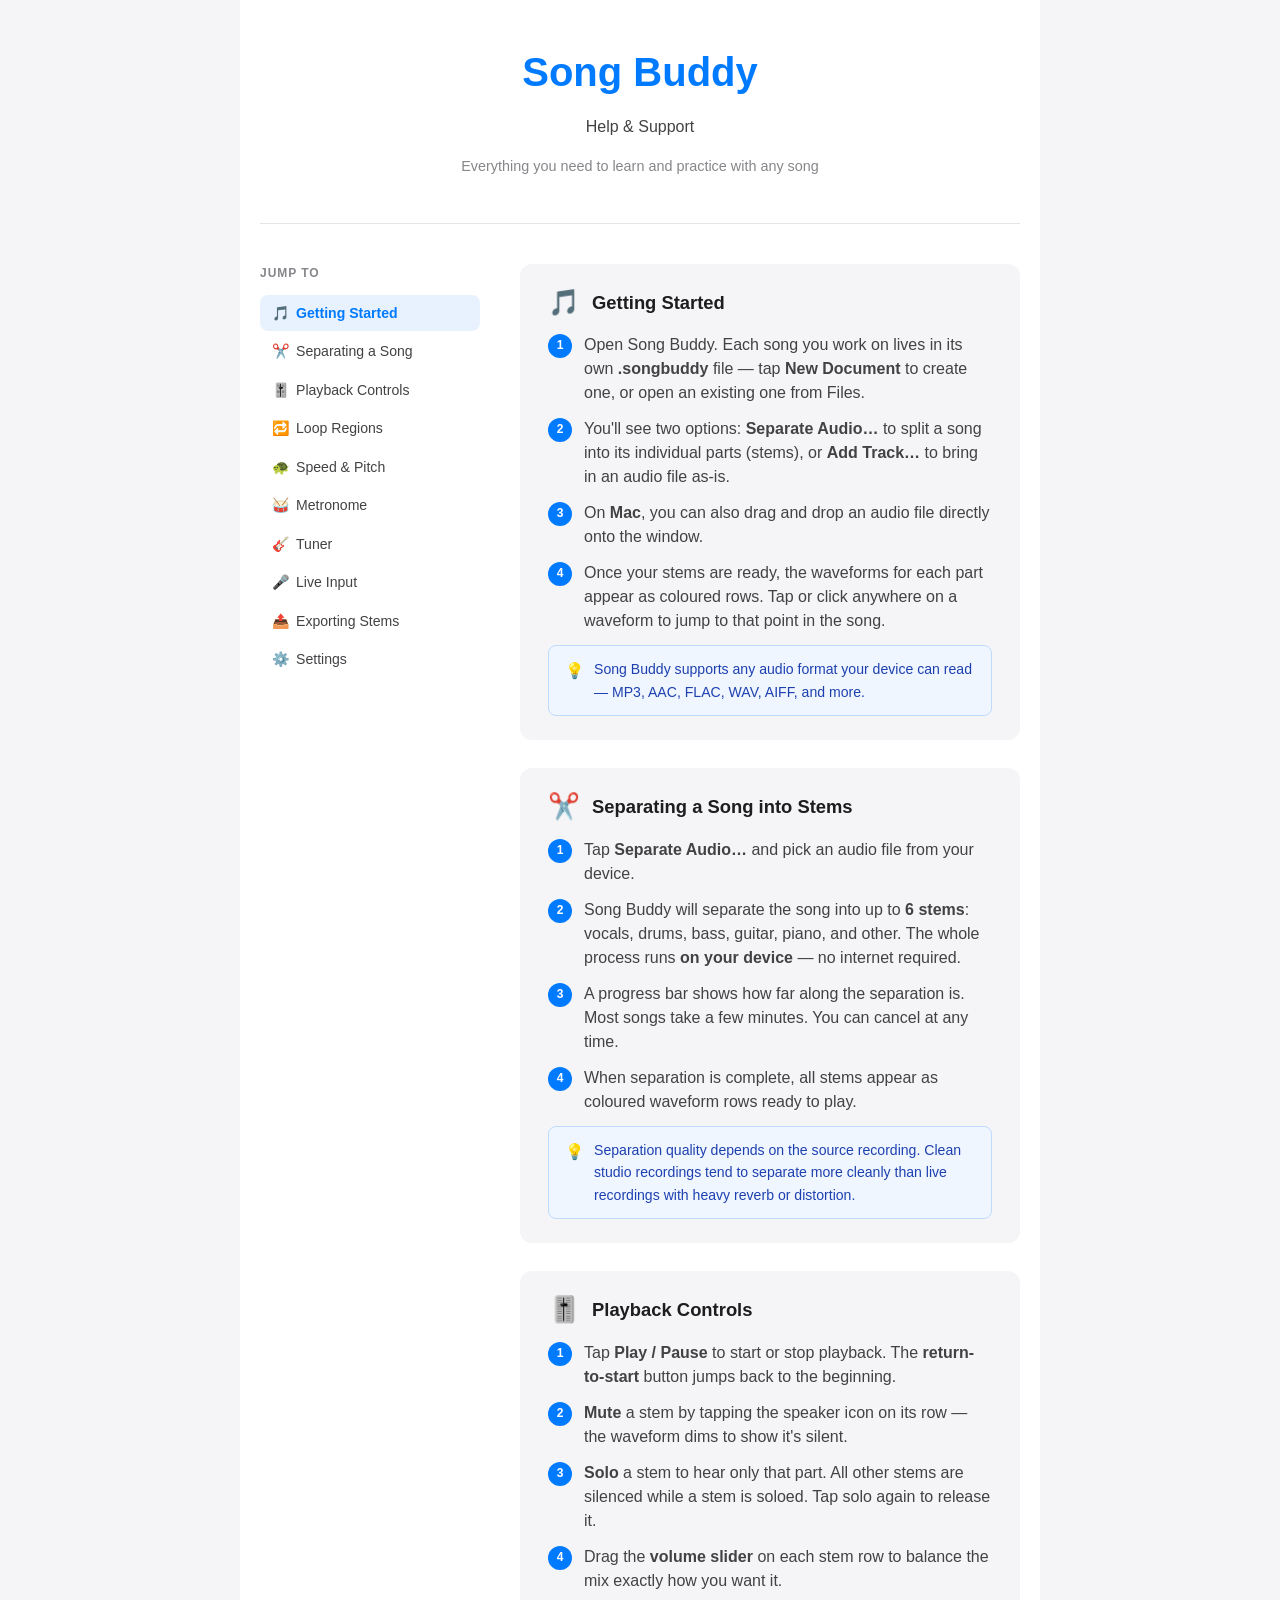
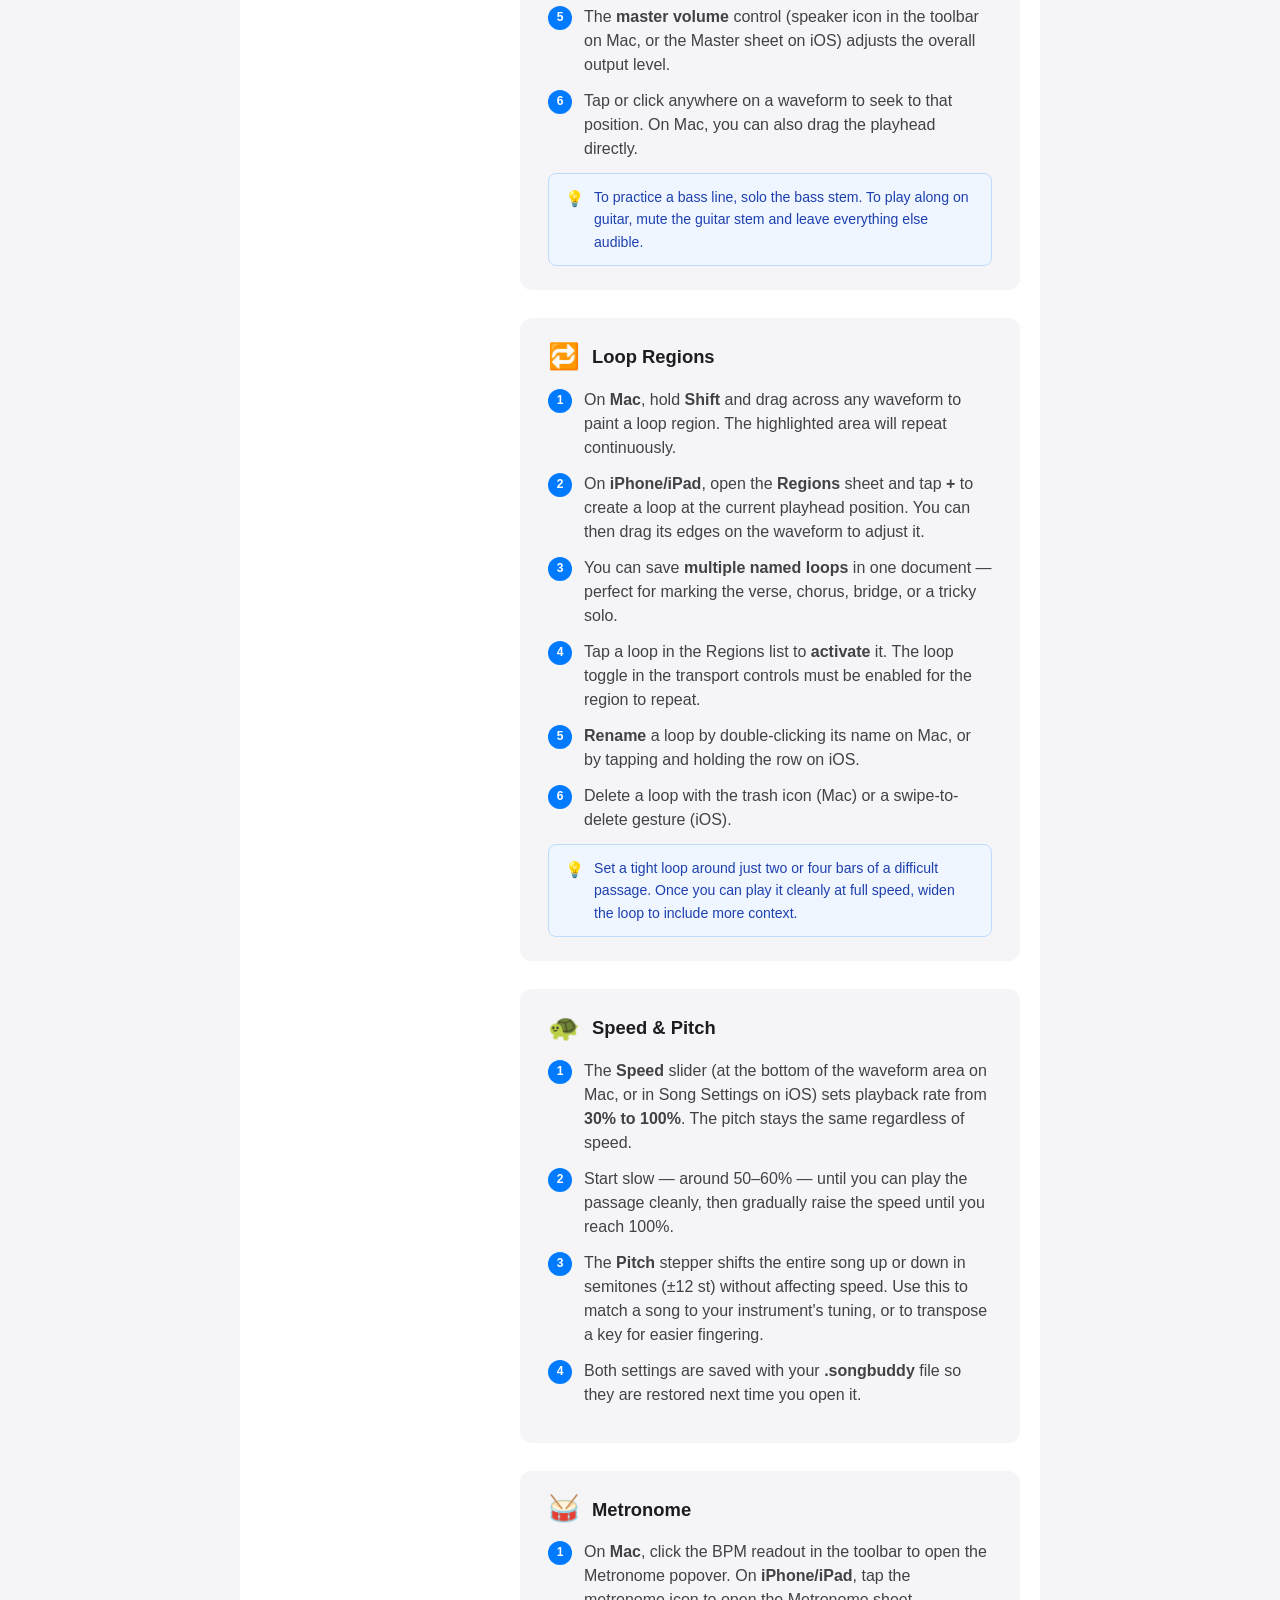
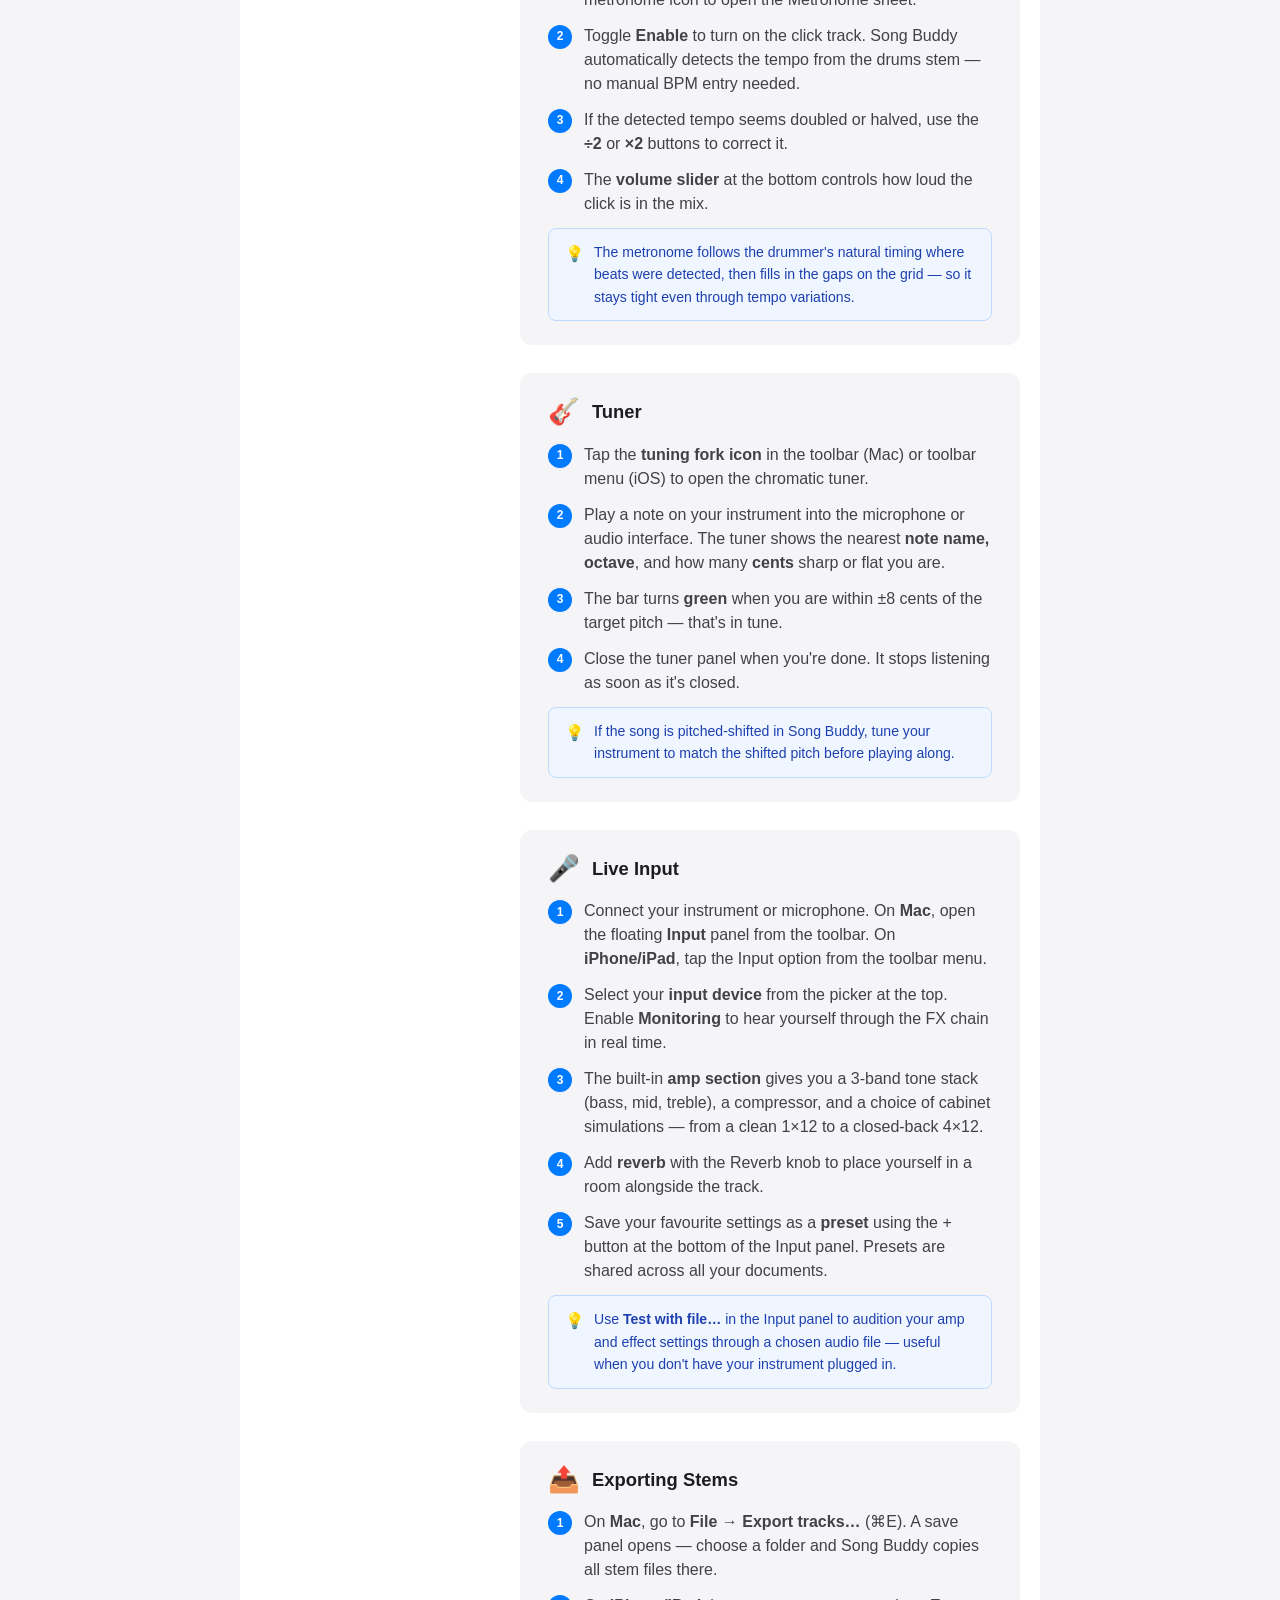
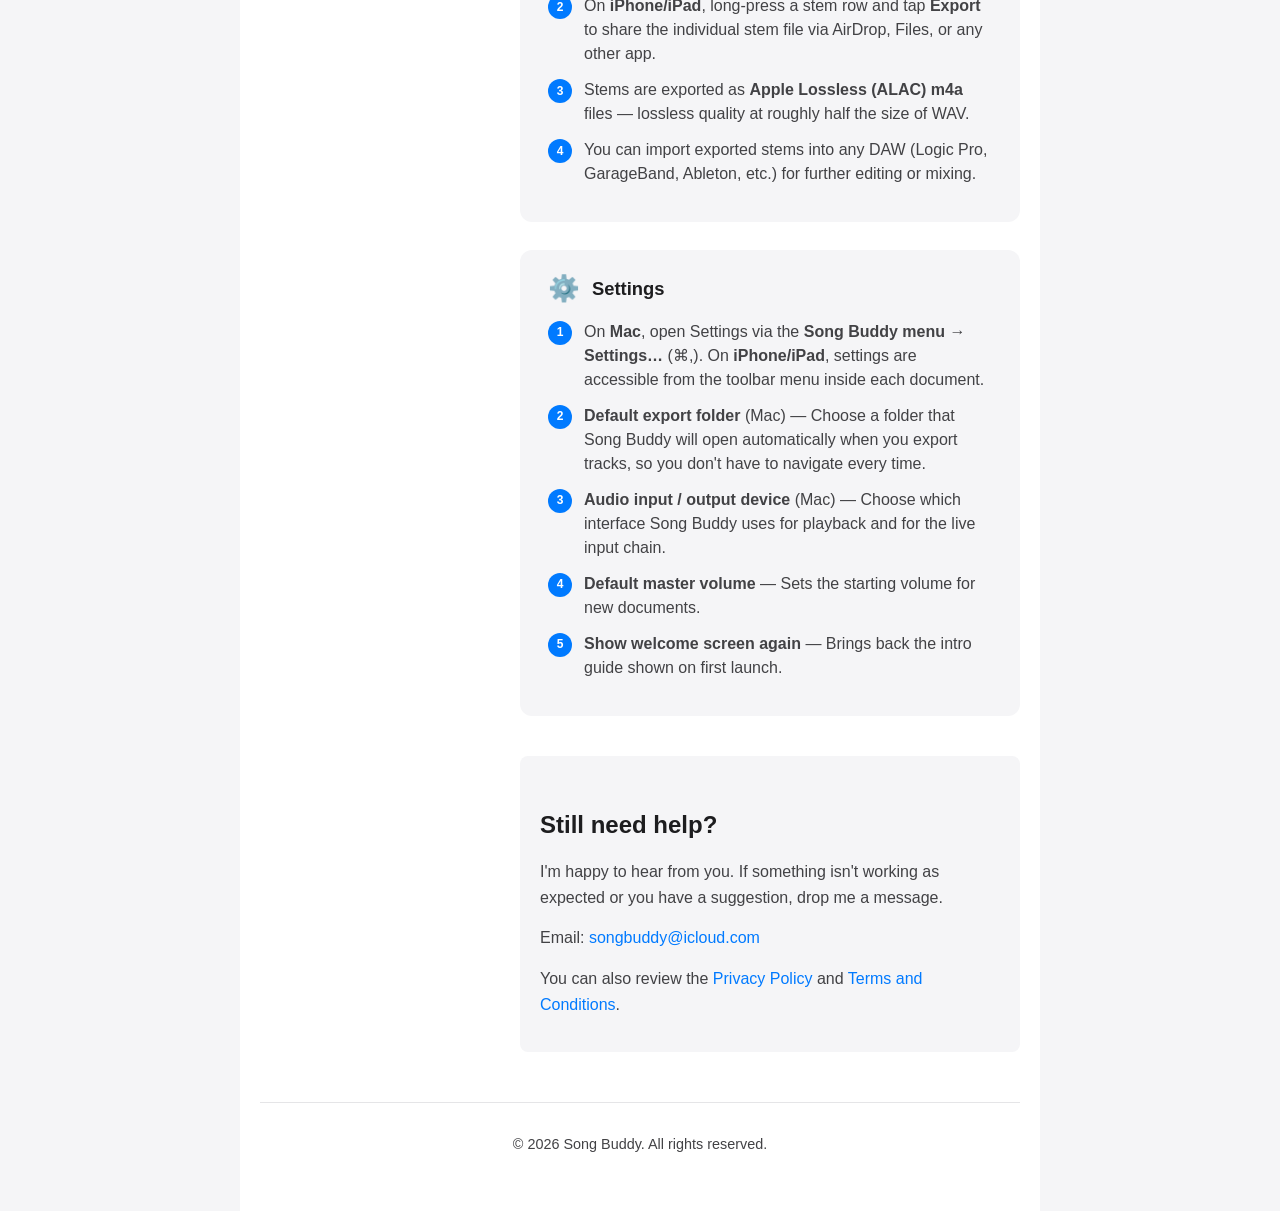
==== index.html @ c774ccb9 "Add initial files" ====
<!DOCTYPE html>
<html lang="en">
<head>
    <meta charset="UTF-8">
    <meta name="viewport" content="width=device-width, initial-scale=1.0">
    <title>Song Buddy - Help &amp; Support</title>
    <link rel="stylesheet" href="styles.css">
    <link rel="stylesheet" href="support.css">
</head>
<body>
    <div class="container">

        <!-- Header -->
        <header>
            <h1><span class="app-name">Song Buddy</span></h1>
            <p>Help &amp; Support</p>
            <p class="last-updated">Everything you need to learn and practice with any song</p>
        </header>

        <!-- Layout: sidebar + main -->
        <div class="support-layout">

            <!-- Sidebar nav -->
            <aside class="sidebar">
                <p class="sidebar-title">Jump to</p>
                <nav id="sidebar-nav">
                    <a href="#getting-started"><span class="nav-icon">🎵</span>Getting Started</a>
                    <a href="#separating"><span class="nav-icon">✂️</span>Separating a Song</a>
                    <a href="#playback"><span class="nav-icon">🎚️</span>Playback Controls</a>
                    <a href="#loops"><span class="nav-icon">🔁</span>Loop Regions</a>
                    <a href="#speed-pitch"><span class="nav-icon">🐢</span>Speed &amp; Pitch</a>
                    <a href="#metronome"><span class="nav-icon">🥁</span>Metronome</a>
                    <a href="#tuner"><span class="nav-icon">🎸</span>Tuner</a>
                    <a href="#live-input"><span class="nav-icon">🎤</span>Live Input</a>
                    <a href="#exporting"><span class="nav-icon">📤</span>Exporting Stems</a>
                    <a href="#settings"><span class="nav-icon">⚙️</span>Settings</a>
                </nav>
            </aside>

            <!-- Main content -->
            <main class="support-main">

                <!-- 1. Getting Started -->
                <section id="getting-started" class="topic-card">
                    <div class="topic-header">
                        <span class="topic-icon">🎵</span>
                        <h2 class="topic-title">Getting Started</h2>
                    </div>
                    <ol class="steps">
                        <li>
                            <span class="step-num">1</span>
                            <span class="step-text">Open Song Buddy. Each song you work on lives in its own <strong>.songbuddy</strong> file — tap <strong>New Document</strong> to create one, or open an existing one from Files.</span>
                        </li>
                        <li>
                            <span class="step-num">2</span>
                            <span class="step-text">You'll see two options: <strong>Separate Audio…</strong> to split a song into its individual parts (stems), or <strong>Add Track…</strong> to bring in an audio file as-is.</span>
                        </li>
                        <li>
                            <span class="step-num">3</span>
                            <span class="step-text">On <strong>Mac</strong>, you can also drag and drop an audio file directly onto the window.</span>
                        </li>
                        <li>
                            <span class="step-num">4</span>
                            <span class="step-text">Once your stems are ready, the waveforms for each part appear as coloured rows. Tap or click anywhere on a waveform to jump to that point in the song.</span>
                        </li>
                    </ol>
                    <div class="tip-callout">
                        <span class="tip-callout-icon">💡</span>
                        <span>Song Buddy supports any audio format your device can read — MP3, AAC, FLAC, WAV, AIFF, and more.</span>
                    </div>
                </section>

                <!-- 2. Separating -->
                <section id="separating" class="topic-card">
                    <div class="topic-header">
                        <span class="topic-icon">✂️</span>
                        <h2 class="topic-title">Separating a Song into Stems</h2>
                    </div>
                    <ol class="steps">
                        <li>
                            <span class="step-num">1</span>
                            <span class="step-text">Tap <strong>Separate Audio…</strong> and pick an audio file from your device.</span>
                        </li>
                        <li>
                            <span class="step-num">2</span>
                            <span class="step-text">Song Buddy will separate the song into up to <strong>6 stems</strong>: vocals, drums, bass, guitar, piano, and other. The whole process runs <strong>on your device</strong> — no internet required.</span>
                        </li>
                        <li>
                            <span class="step-num">3</span>
                            <span class="step-text">A progress bar shows how far along the separation is. Most songs take a few minutes. You can cancel at any time.</span>
                        </li>
                        <li>
                            <span class="step-num">4</span>
                            <span class="step-text">When separation is complete, all stems appear as coloured waveform rows ready to play.</span>
                        </li>
                    </ol>
                    <div class="tip-callout">
                        <span class="tip-callout-icon">💡</span>
                        <span>Separation quality depends on the source recording. Clean studio recordings tend to separate more cleanly than live recordings with heavy reverb or distortion.</span>
                    </div>
                </section>

                <!-- 3. Playback -->
                <section id="playback" class="topic-card">
                    <div class="topic-header">
                        <span class="topic-icon">🎚️</span>
                        <h2 class="topic-title">Playback Controls</h2>
                    </div>
                    <ol class="steps">
                        <li>
                            <span class="step-num">1</span>
                            <span class="step-text">Tap <strong>Play / Pause</strong> to start or stop playback. The <strong>return-to-start</strong> button jumps back to the beginning.</span>
                        </li>
                        <li>
                            <span class="step-num">2</span>
                            <span class="step-text"><strong>Mute</strong> a stem by tapping the speaker icon on its row — the waveform dims to show it's silent.</span>
                        </li>
                        <li>
                            <span class="step-num">3</span>
                            <span class="step-text"><strong>Solo</strong> a stem to hear only that part. All other stems are silenced while a stem is soloed. Tap solo again to release it.</span>
                        </li>
                        <li>
                            <span class="step-num">4</span>
                            <span class="step-text">Drag the <strong>volume slider</strong> on each stem row to balance the mix exactly how you want it.</span>
                        </li>
                        <li>
                            <span class="step-num">5</span>
                            <span class="step-text">The <strong>master volume</strong> control (speaker icon in the toolbar on Mac, or the Master sheet on iOS) adjusts the overall output level.</span>
                        </li>
                        <li>
                            <span class="step-num">6</span>
                            <span class="step-text">Tap or click anywhere on a waveform to seek to that position. On Mac, you can also drag the playhead directly.</span>
                        </li>
                    </ol>
                    <div class="tip-callout">
                        <span class="tip-callout-icon">💡</span>
                        <span>To practice a bass line, solo the bass stem. To play along on guitar, mute the guitar stem and leave everything else audible.</span>
                    </div>
                </section>

                <!-- 4. Loops -->
                <section id="loops" class="topic-card">
                    <div class="topic-header">
                        <span class="topic-icon">🔁</span>
                        <h2 class="topic-title">Loop Regions</h2>
                    </div>
                    <ol class="steps">
                        <li>
                            <span class="step-num">1</span>
                            <span class="step-text">On <strong>Mac</strong>, hold <strong>Shift</strong> and drag across any waveform to paint a loop region. The highlighted area will repeat continuously.</span>
                        </li>
                        <li>
                            <span class="step-num">2</span>
                            <span class="step-text">On <strong>iPhone/iPad</strong>, open the <strong>Regions</strong> sheet and tap <strong>+</strong> to create a loop at the current playhead position. You can then drag its edges on the waveform to adjust it.</span>
                        </li>
                        <li>
                            <span class="step-num">3</span>
                            <span class="step-text">You can save <strong>multiple named loops</strong> in one document — perfect for marking the verse, chorus, bridge, or a tricky solo.</span>
                        </li>
                        <li>
                            <span class="step-num">4</span>
                            <span class="step-text">Tap a loop in the Regions list to <strong>activate</strong> it. The loop toggle in the transport controls must be enabled for the region to repeat.</span>
                        </li>
                        <li>
                            <span class="step-num">5</span>
                            <span class="step-text"><strong>Rename</strong> a loop by double-clicking its name on Mac, or by tapping and holding the row on iOS.</span>
                        </li>
                        <li>
                            <span class="step-num">6</span>
                            <span class="step-text">Delete a loop with the trash icon (Mac) or a swipe-to-delete gesture (iOS).</span>
                        </li>
                    </ol>
                    <div class="tip-callout">
                        <span class="tip-callout-icon">💡</span>
                        <span>Set a tight loop around just two or four bars of a difficult passage. Once you can play it cleanly at full speed, widen the loop to include more context.</span>
                    </div>
                </section>

                <!-- 5. Speed & Pitch -->
                <section id="speed-pitch" class="topic-card">
                    <div class="topic-header">
                        <span class="topic-icon">🐢</span>
                        <h2 class="topic-title">Speed &amp; Pitch</h2>
                    </div>
                    <ol class="steps">
                        <li>
                            <span class="step-num">1</span>
                            <span class="step-text">The <strong>Speed</strong> slider (at the bottom of the waveform area on Mac, or in Song Settings on iOS) sets playback rate from <strong>30% to 100%</strong>. The pitch stays the same regardless of speed.</span>
                        </li>
                        <li>
                            <span class="step-num">2</span>
                            <span class="step-text">Start slow — around 50–60% — until you can play the passage cleanly, then gradually raise the speed until you reach 100%.</span>
                        </li>
                        <li>
                            <span class="step-num">3</span>
                            <span class="step-text">The <strong>Pitch</strong> stepper shifts the entire song up or down in semitones (±12 st) without affecting speed. Use this to match a song to your instrument's tuning, or to transpose a key for easier fingering.</span>
                        </li>
                        <li>
                            <span class="step-num">4</span>
                            <span class="step-text">Both settings are saved with your <strong>.songbuddy</strong> file so they are restored next time you open it.</span>
                        </li>
                    </ol>
                </section>

                <!-- 6. Metronome -->
                <section id="metronome" class="topic-card">
                    <div class="topic-header">
                        <span class="topic-icon">🥁</span>
                        <h2 class="topic-title">Metronome</h2>
                    </div>
                    <ol class="steps">
                        <li>
                            <span class="step-num">1</span>
                            <span class="step-text">On <strong>Mac</strong>, click the BPM readout in the toolbar to open the Metronome popover. On <strong>iPhone/iPad</strong>, tap the metronome icon to open the Metronome sheet.</span>
                        </li>
                        <li>
                            <span class="step-num">2</span>
                            <span class="step-text">Toggle <strong>Enable</strong> to turn on the click track. Song Buddy automatically detects the tempo from the drums stem — no manual BPM entry needed.</span>
                        </li>
                        <li>
                            <span class="step-num">3</span>
                            <span class="step-text">If the detected tempo seems doubled or halved, use the <strong>÷2</strong> or <strong>×2</strong> buttons to correct it.</span>
                        </li>
                        <li>
                            <span class="step-num">4</span>
                            <span class="step-text">The <strong>volume slider</strong> at the bottom controls how loud the click is in the mix.</span>
                        </li>
                    </ol>
                    <div class="tip-callout">
                        <span class="tip-callout-icon">💡</span>
                        <span>The metronome follows the drummer's natural timing where beats were detected, then fills in the gaps on the grid — so it stays tight even through tempo variations.</span>
                    </div>
                </section>

                <!-- 7. Tuner -->
                <section id="tuner" class="topic-card">
                    <div class="topic-header">
                        <span class="topic-icon">🎸</span>
                        <h2 class="topic-title">Tuner</h2>
                    </div>
                    <ol class="steps">
                        <li>
                            <span class="step-num">1</span>
                            <span class="step-text">Tap the <strong>tuning fork icon</strong> in the toolbar (Mac) or toolbar menu (iOS) to open the chromatic tuner.</span>
                        </li>
                        <li>
                            <span class="step-num">2</span>
                            <span class="step-text">Play a note on your instrument into the microphone or audio interface. The tuner shows the nearest <strong>note name, octave</strong>, and how many <strong>cents</strong> sharp or flat you are.</span>
                        </li>
                        <li>
                            <span class="step-num">3</span>
                            <span class="step-text">The bar turns <strong>green</strong> when you are within ±8 cents of the target pitch — that's in tune.</span>
                        </li>
                        <li>
                            <span class="step-num">4</span>
                            <span class="step-text">Close the tuner panel when you're done. It stops listening as soon as it's closed.</span>
                        </li>
                    </ol>
                    <div class="tip-callout">
                        <span class="tip-callout-icon">💡</span>
                        <span>If the song is pitched-shifted in Song Buddy, tune your instrument to match the shifted pitch before playing along.</span>
                    </div>
                </section>

                <!-- 8. Live Input -->
                <section id="live-input" class="topic-card">
                    <div class="topic-header">
                        <span class="topic-icon">🎤</span>
                        <h2 class="topic-title">Live Input</h2>
                    </div>
                    <ol class="steps">
                        <li>
                            <span class="step-num">1</span>
                            <span class="step-text">Connect your instrument or microphone. On <strong>Mac</strong>, open the floating <strong>Input</strong> panel from the toolbar. On <strong>iPhone/iPad</strong>, tap the Input option from the toolbar menu.</span>
                        </li>
                        <li>
                            <span class="step-num">2</span>
                            <span class="step-text">Select your <strong>input device</strong> from the picker at the top. Enable <strong>Monitoring</strong> to hear yourself through the FX chain in real time.</span>
                        </li>
                        <li>
                            <span class="step-num">3</span>
                            <span class="step-text">The built-in <strong>amp section</strong> gives you a 3-band tone stack (bass, mid, treble), a compressor, and a choice of cabinet simulations — from a clean 1×12 to a closed-back 4×12.</span>
                        </li>
                        <li>
                            <span class="step-num">4</span>
                            <span class="step-text">Add <strong>reverb</strong> with the Reverb knob to place yourself in a room alongside the track.</span>
                        </li>
                        <li>
                            <span class="step-num">5</span>
                            <span class="step-text">Save your favourite settings as a <strong>preset</strong> using the + button at the bottom of the Input panel. Presets are shared across all your documents.</span>
                        </li>
                    </ol>
                    <div class="tip-callout">
                        <span class="tip-callout-icon">💡</span>
                        <span>Use <strong>Test with file…</strong> in the Input panel to audition your amp and effect settings through a chosen audio file — useful when you don't have your instrument plugged in.</span>
                    </div>
                </section>

                <!-- 9. Exporting -->
                <section id="exporting" class="topic-card">
                    <div class="topic-header">
                        <span class="topic-icon">📤</span>
                        <h2 class="topic-title">Exporting Stems</h2>
                    </div>
                    <ol class="steps">
                        <li>
                            <span class="step-num">1</span>
                            <span class="step-text">On <strong>Mac</strong>, go to <strong>File → Export tracks…</strong> (⌘E). A save panel opens — choose a folder and Song Buddy copies all stem files there.</span>
                        </li>
                        <li>
                            <span class="step-num">2</span>
                            <span class="step-text">On <strong>iPhone/iPad</strong>, long-press a stem row and tap <strong>Export</strong> to share the individual stem file via AirDrop, Files, or any other app.</span>
                        </li>
                        <li>
                            <span class="step-num">3</span>
                            <span class="step-text">Stems are exported as <strong>Apple Lossless (ALAC) m4a</strong> files — lossless quality at roughly half the size of WAV.</span>
                        </li>
                        <li>
                            <span class="step-num">4</span>
                            <span class="step-text">You can import exported stems into any DAW (Logic Pro, GarageBand, Ableton, etc.) for further editing or mixing.</span>
                        </li>
                    </ol>
                </section>

                <!-- 10. Settings -->
                <section id="settings" class="topic-card">
                    <div class="topic-header">
                        <span class="topic-icon">⚙️</span>
                        <h2 class="topic-title">Settings</h2>
                    </div>
                    <ol class="steps">
                        <li>
                            <span class="step-num">1</span>
                            <span class="step-text">On <strong>Mac</strong>, open Settings via the <strong>Song Buddy menu → Settings…</strong> (⌘,). On <strong>iPhone/iPad</strong>, settings are accessible from the toolbar menu inside each document.</span>
                        </li>
                        <li>
                            <span class="step-num">2</span>
                            <span class="step-text"><strong>Default export folder</strong> (Mac) — Choose a folder that Song Buddy will open automatically when you export tracks, so you don't have to navigate every time.</span>
                        </li>
                        <li>
                            <span class="step-num">3</span>
                            <span class="step-text"><strong>Audio input / output device</strong> (Mac) — Choose which interface Song Buddy uses for playback and for the live input chain.</span>
                        </li>
                        <li>
                            <span class="step-num">4</span>
                            <span class="step-text"><strong>Default master volume</strong> — Sets the starting volume for new documents.</span>
                        </li>
                        <li>
                            <span class="step-num">5</span>
                            <span class="step-text"><strong>Show welcome screen again</strong> — Brings back the intro guide shown on first launch.</span>
                        </li>
                    </ol>
                </section>

                <!-- Contact / footer CTA -->
                <div class="contact">
                    <h2>Still need help?</h2>
                    <p>I'm happy to hear from you. If something isn't working as expected or you have a suggestion, drop me a message.</p>
                    <p>Email: <a href="mailto:songbuddy@icloud.com">songbuddy@icloud.com</a></p>
                    <p>You can also review the <a href="privacy.html">Privacy Policy</a> and <a href="terms.html">Terms and Conditions</a>.</p>
                </div>

            </main>
        </div><!-- /.support-layout -->

        <footer>
            <p>&copy; 2026 Song Buddy. All rights reserved.</p>
        </footer>

    </div><!-- /.container -->

    <!-- Back to top button -->
    <a href="#" id="back-to-top" aria-label="Back to top">↑</a>

    <script>
        // Back-to-top visibility
        const btn = document.getElementById('back-to-top');
        window.addEventListener('scroll', () => {
            btn.classList.toggle('visible', window.scrollY > 300);
        });

        // Sidebar active link highlighting
        const sections = document.querySelectorAll('.topic-card[id]');
        const navLinks = document.querySelectorAll('#sidebar-nav a');

        const observer = new IntersectionObserver((entries) => {
            entries.forEach(entry => {
                if (entry.isIntersecting) {
                    navLinks.forEach(link => {
                        link.classList.toggle(
                            'active',
                            link.getAttribute('href') === '#' + entry.target.id
                        );
                    });
                }
            });
        }, { rootMargin: '-20% 0px -60% 0px' });

        sections.forEach(section => observer.observe(section));

        // Smooth scroll for sidebar links
        navLinks.forEach(link => {
            link.addEventListener('click', e => {
                e.preventDefault();
                const target = document.querySelector(link.getAttribute('href'));
                if (target) target.scrollIntoView({ behavior: 'smooth', block: 'start' });
            });
        });

        // Back to top smooth scroll
        btn.addEventListener('click', e => {
            e.preventDefault();
            window.scrollTo({ top: 0, behavior: 'smooth' });
        });
    </script>
</body>
</html>
---- styles.css ----
/* ============================================================
   Song Buddy — Shared Stylesheet
   Used by: index.html (T&C), support.html (Help & Support)
   ============================================================ */

* {
    margin: 0;
    padding: 0;
    box-sizing: border-box;
}

body {
    font-family: -apple-system, BlinkMacSystemFont, 'Segoe UI', Roboto, Oxygen, Ubuntu, Cantarell, sans-serif;
    line-height: 1.6;
    color: #333;
    background-color: #f5f5f7;
}

.container {
    max-width: 800px;
    margin: 0 auto;
    padding: 40px 20px;
    background-color: white;
    min-height: 100vh;
}

header {
    text-align: center;
    margin-bottom: 40px;
    padding-bottom: 30px;
    border-bottom: 1px solid #e5e5e7;
}

h1 {
    font-size: 2.5em;
    font-weight: 600;
    color: #1d1d1f;
    margin-bottom: 10px;
}

.app-name {
    color: #007aff;
}

.last-updated {
    color: #86868b;
    font-size: 0.9em;
}

h2 {
    font-size: 1.5em;
    font-weight: 600;
    color: #1d1d1f;
    margin-top: 30px;
    margin-bottom: 15px;
}

p {
    margin-bottom: 15px;
    color: #424245;
}

ul {
    margin-left: 20px;
    margin-bottom: 15px;
}

li {
    margin-bottom: 8px;
    color: #424245;
}

.contact {
    background-color: #f5f5f7;
    padding: 20px;
    border-radius: 8px;
    margin-top: 40px;
}

a {
    color: #007aff;
    text-decoration: none;
}

a:hover {
    text-decoration: underline;
}

footer {
    text-align: center;
    margin-top: 50px;
    padding-top: 30px;
    border-top: 1px solid #e5e5e7;
    color: #86868b;
    font-size: 0.9em;
}

@media (max-width: 600px) {
    h1 {
        font-size: 2em;
    }

    h2 {
        font-size: 1.3em;
    }
}
---- support.css ----
/* ============================================================
   Song Buddy — Support Page Styles
   Depends on: styles.css (shared base)
   ============================================================ */

/* ── Layout ── */
.support-layout {
    display: flex;
    gap: 40px;
    align-items: flex-start;
}

/* ── Sidebar ── */
.sidebar {
    flex: 0 0 220px;
    position: sticky;
    top: 30px;
}

.sidebar-title {
    font-size: 0.75em;
    font-weight: 700;
    text-transform: uppercase;
    letter-spacing: 0.08em;
    color: #86868b;
    margin-bottom: 12px;
}

.sidebar nav a {
    display: block;
    padding: 7px 12px;
    border-radius: 8px;
    color: #424245;
    font-size: 0.88em;
    text-decoration: none;
    transition: background 0.15s, color 0.15s;
    margin-bottom: 2px;
}

.sidebar nav a:hover {
    background: #f0f6ff;
    color: #007aff;
    text-decoration: none;
}

.sidebar nav a.active {
    background: #e8f2ff;
    color: #007aff;
    font-weight: 600;
}

.sidebar nav a .nav-icon {
    margin-right: 6px;
}

/* ── Main content ── */
.support-main {
    flex: 1;
    min-width: 0;
}

/* ── Topic cards ── */
.topic-card {
    background: #f5f5f7;
    border-radius: 12px;
    padding: 24px 28px;
    margin-bottom: 28px;
    scroll-margin-top: 30px;
}

.topic-header {
    display: flex;
    align-items: center;
    gap: 12px;
    margin-bottom: 16px;
}

.topic-icon {
    font-size: 1.6em;
    line-height: 1;
}

.topic-title {
    font-size: 1.15em;
    font-weight: 700;
    color: #1d1d1f;
    margin: 0;
}

/* ── Numbered steps ── */
.steps {
    list-style: none;
    margin: 0;
    padding: 0;
}

.steps li {
    display: flex;
    align-items: flex-start;
    gap: 12px;
    margin-bottom: 12px;
    color: #333;
}

.step-num {
    flex-shrink: 0;
    width: 24px;
    height: 24px;
    background: #007aff;
    color: white;
    border-radius: 50%;
    font-size: 0.75em;
    font-weight: 700;
    display: flex;
    align-items: center;
    justify-content: center;
    margin-top: 1px;
}

.step-text {
    flex: 1;
    color: #424245;
    line-height: 1.5;
}

/* ── Sub-lists inside steps ── */
.steps .step-text ul {
    margin: 8px 0 0 0;
    padding-left: 18px;
}

.steps .step-text ul li {
    display: list-item;
    margin-bottom: 4px;
}

/* ── Pro badge ── */
.pro-badge {
    display: inline-flex;
    align-items: center;
    gap: 3px;
    background: #fff3cd;
    color: #856404;
    border: 1px solid #ffc107;
    border-radius: 5px;
    font-size: 0.72em;
    font-weight: 700;
    padding: 1px 7px;
    vertical-align: middle;
    white-space: nowrap;
    margin-left: 4px;
}

/* ── Pro callout ── */
.pro-callout {
    background: #fffbeb;
    border: 1px solid #fcd34d;
    border-radius: 8px;
    padding: 12px 16px;
    margin-top: 16px;
    font-size: 0.88em;
    color: #78350f;
    display: flex;
    gap: 10px;
    align-items: flex-start;
}

.pro-callout-icon {
    font-size: 1.1em;
    flex-shrink: 0;
    margin-top: 1px;
}

/* ── Tip callout ── */
.tip-callout {
    background: #eff6ff;
    border: 1px solid #bfdbfe;
    border-radius: 8px;
    padding: 12px 16px;
    margin-top: 12px;
    font-size: 0.88em;
    color: #1e40af;
    display: flex;
    gap: 10px;
    align-items: flex-start;
}

.tip-callout-icon {
    font-size: 1.1em;
    flex-shrink: 0;
    margin-top: 1px;
}

/* ── Back to top ── */
#back-to-top {
    position: fixed;
    bottom: 30px;
    right: 30px;
    width: 42px;
    height: 42px;
    background: #007aff;
    color: white;
    border: none;
    border-radius: 50%;
    font-size: 1.2em;
    cursor: pointer;
    display: flex;
    align-items: center;
    justify-content: center;
    box-shadow: 0 2px 12px rgba(0, 122, 255, 0.35);
    opacity: 0;
    transition: opacity 0.25s;
    text-decoration: none;
}

#back-to-top.visible {
    opacity: 1;
}

/* ── Header subtitle ── */
.header-subtitle {
    color: #86868b;
    font-size: 1em;
    margin-top: 6px;
}

/* ── Responsive ── */
@media (max-width: 720px) {
    .support-layout {
        flex-direction: column;
        gap: 0;
    }

    .sidebar {
        position: static;
        flex: none;
        width: 100%;
        background: #f5f5f7;
        border-radius: 12px;
        padding: 16px 20px;
        margin-bottom: 24px;
    }

    .sidebar nav {
        display: flex;
        flex-wrap: wrap;
        gap: 6px;
    }

    .sidebar nav a {
        padding: 5px 10px;
        background: white;
        border-radius: 20px;
        font-size: 0.82em;
        margin: 0;
    }

    #back-to-top {
        right: 16px;
        bottom: 20px;
    }
}
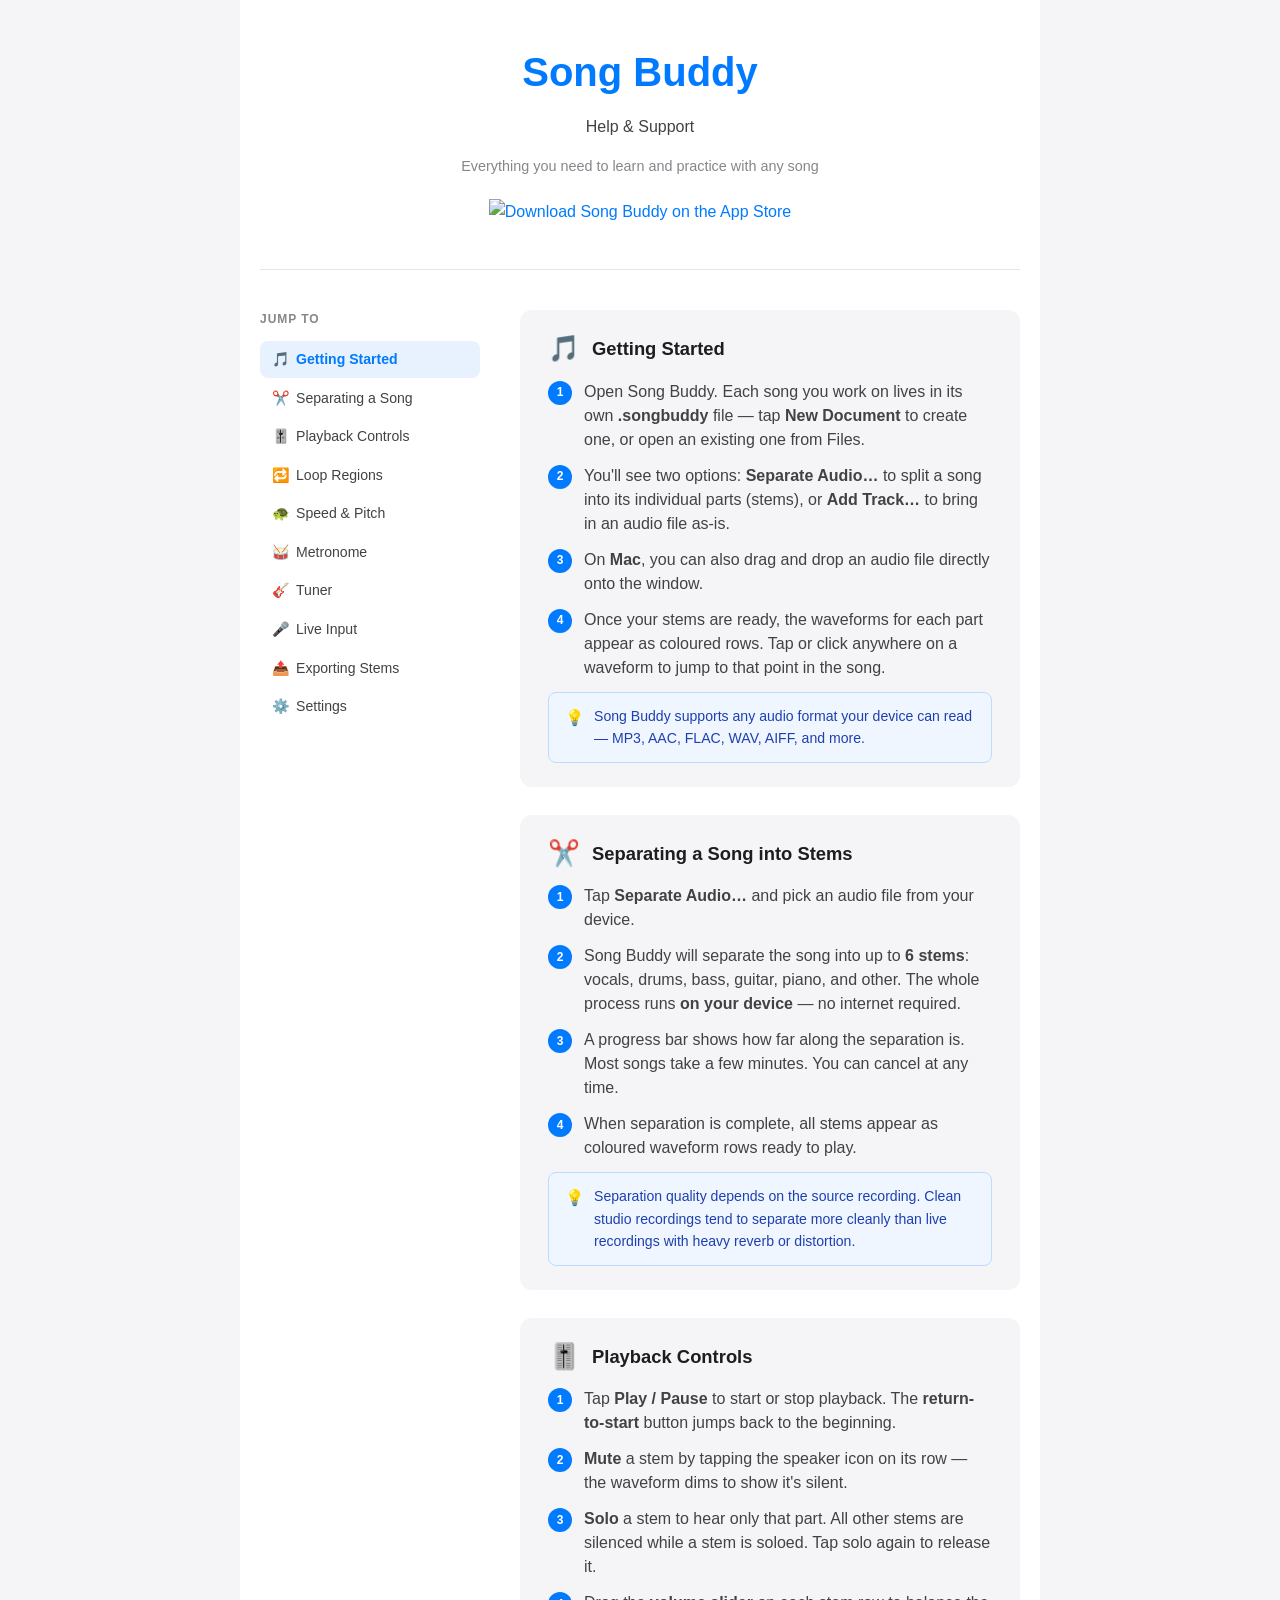
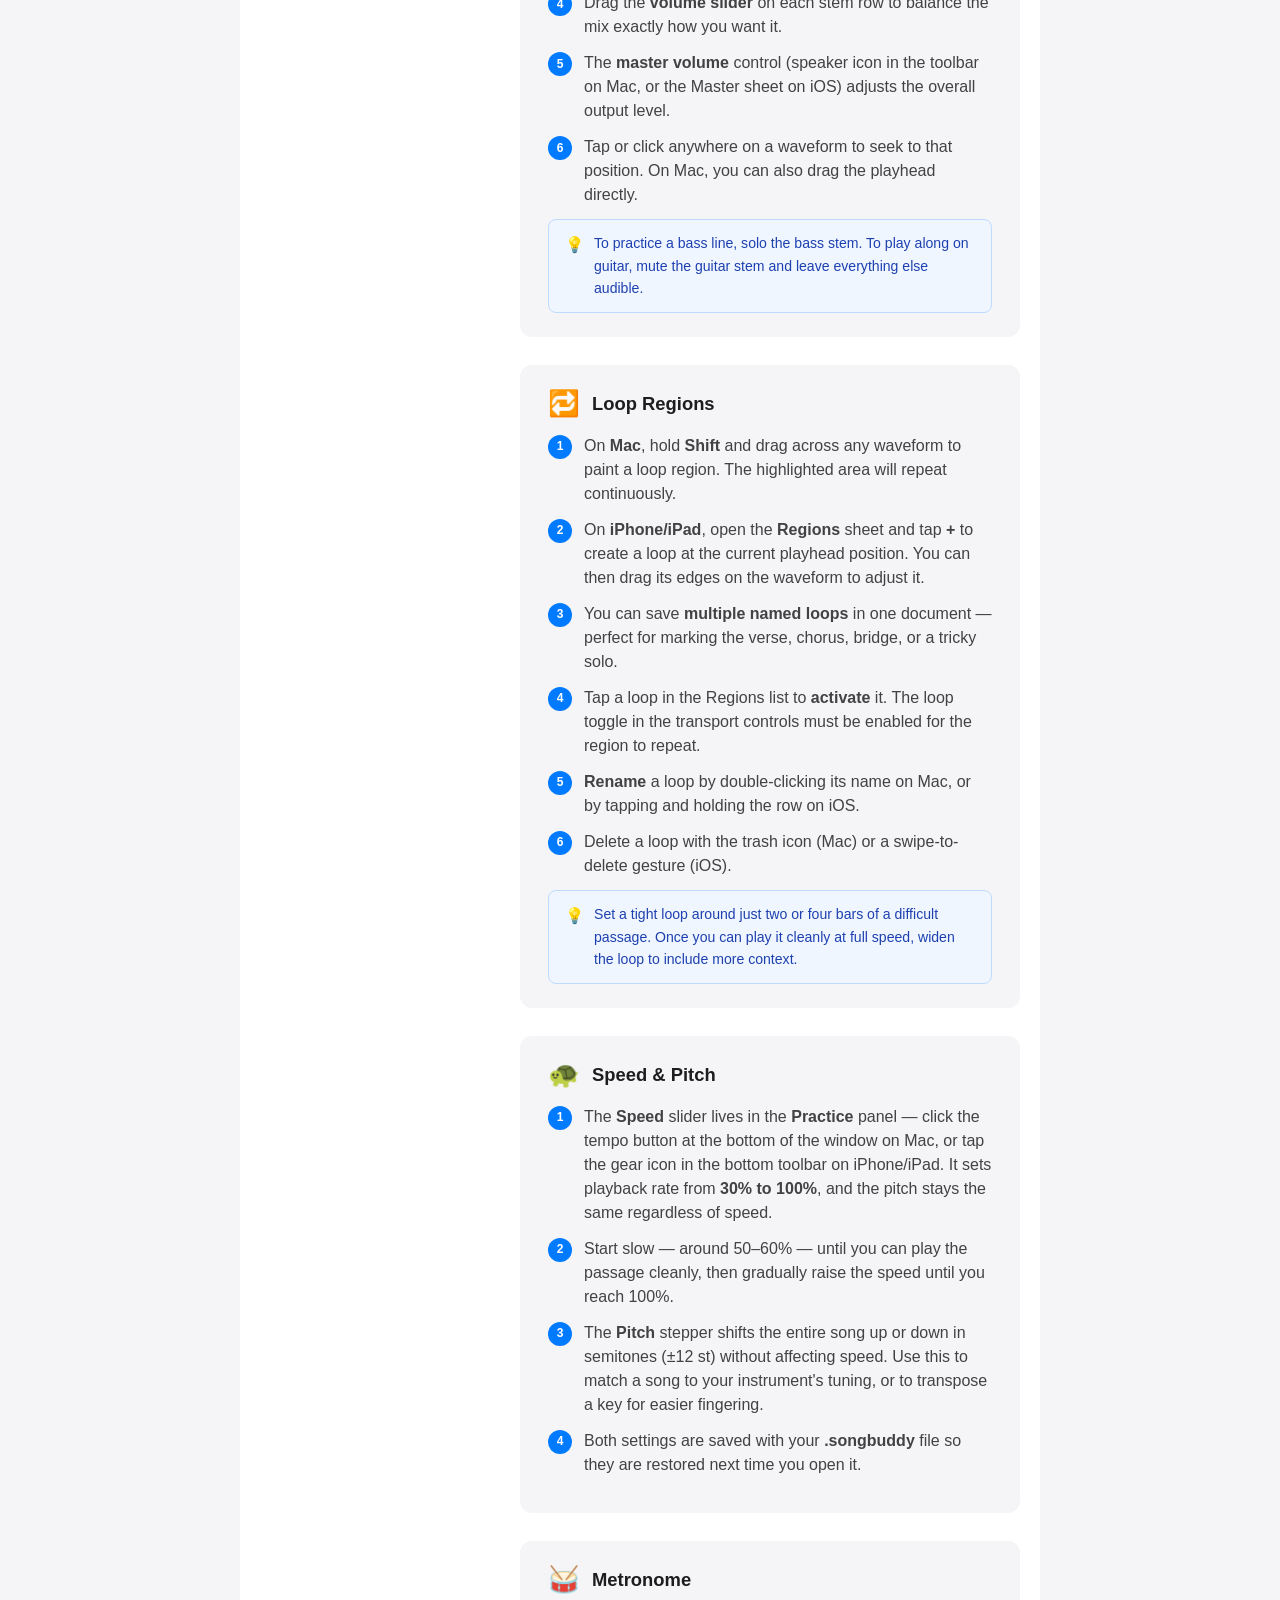
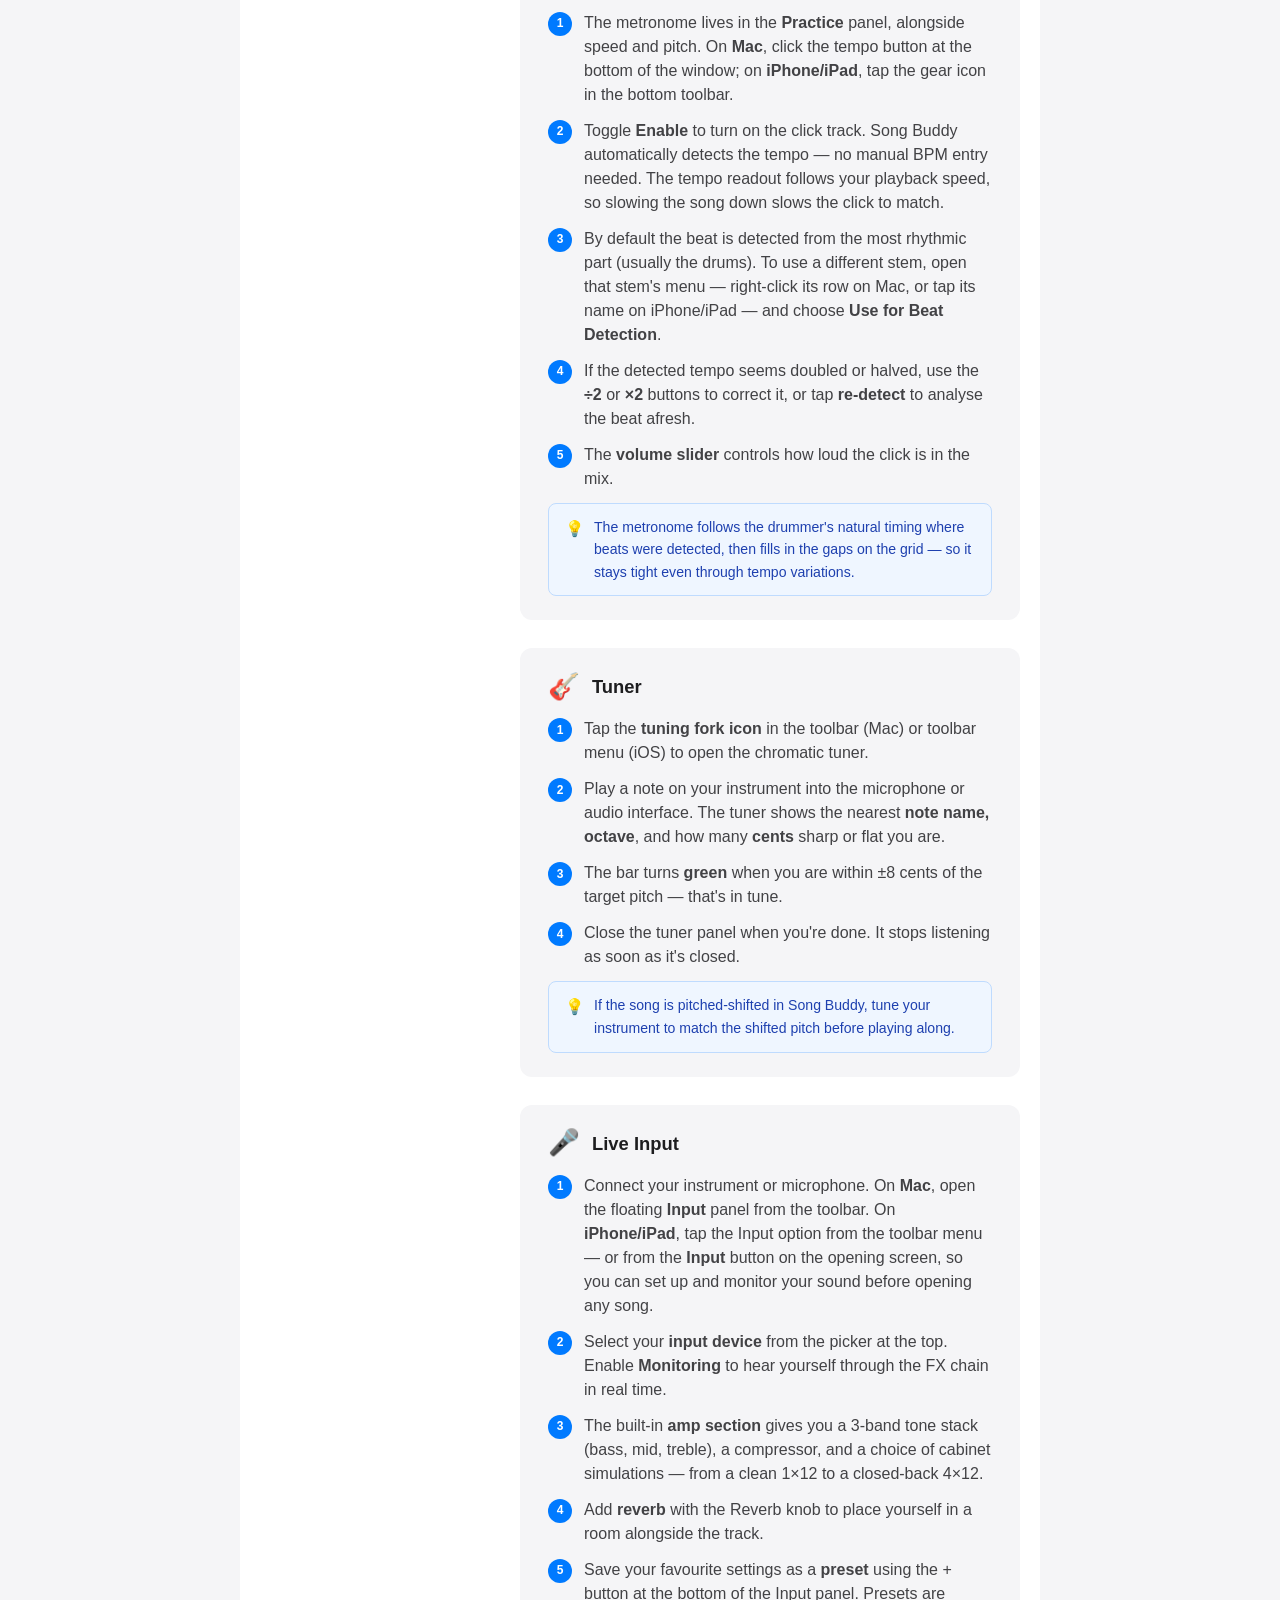
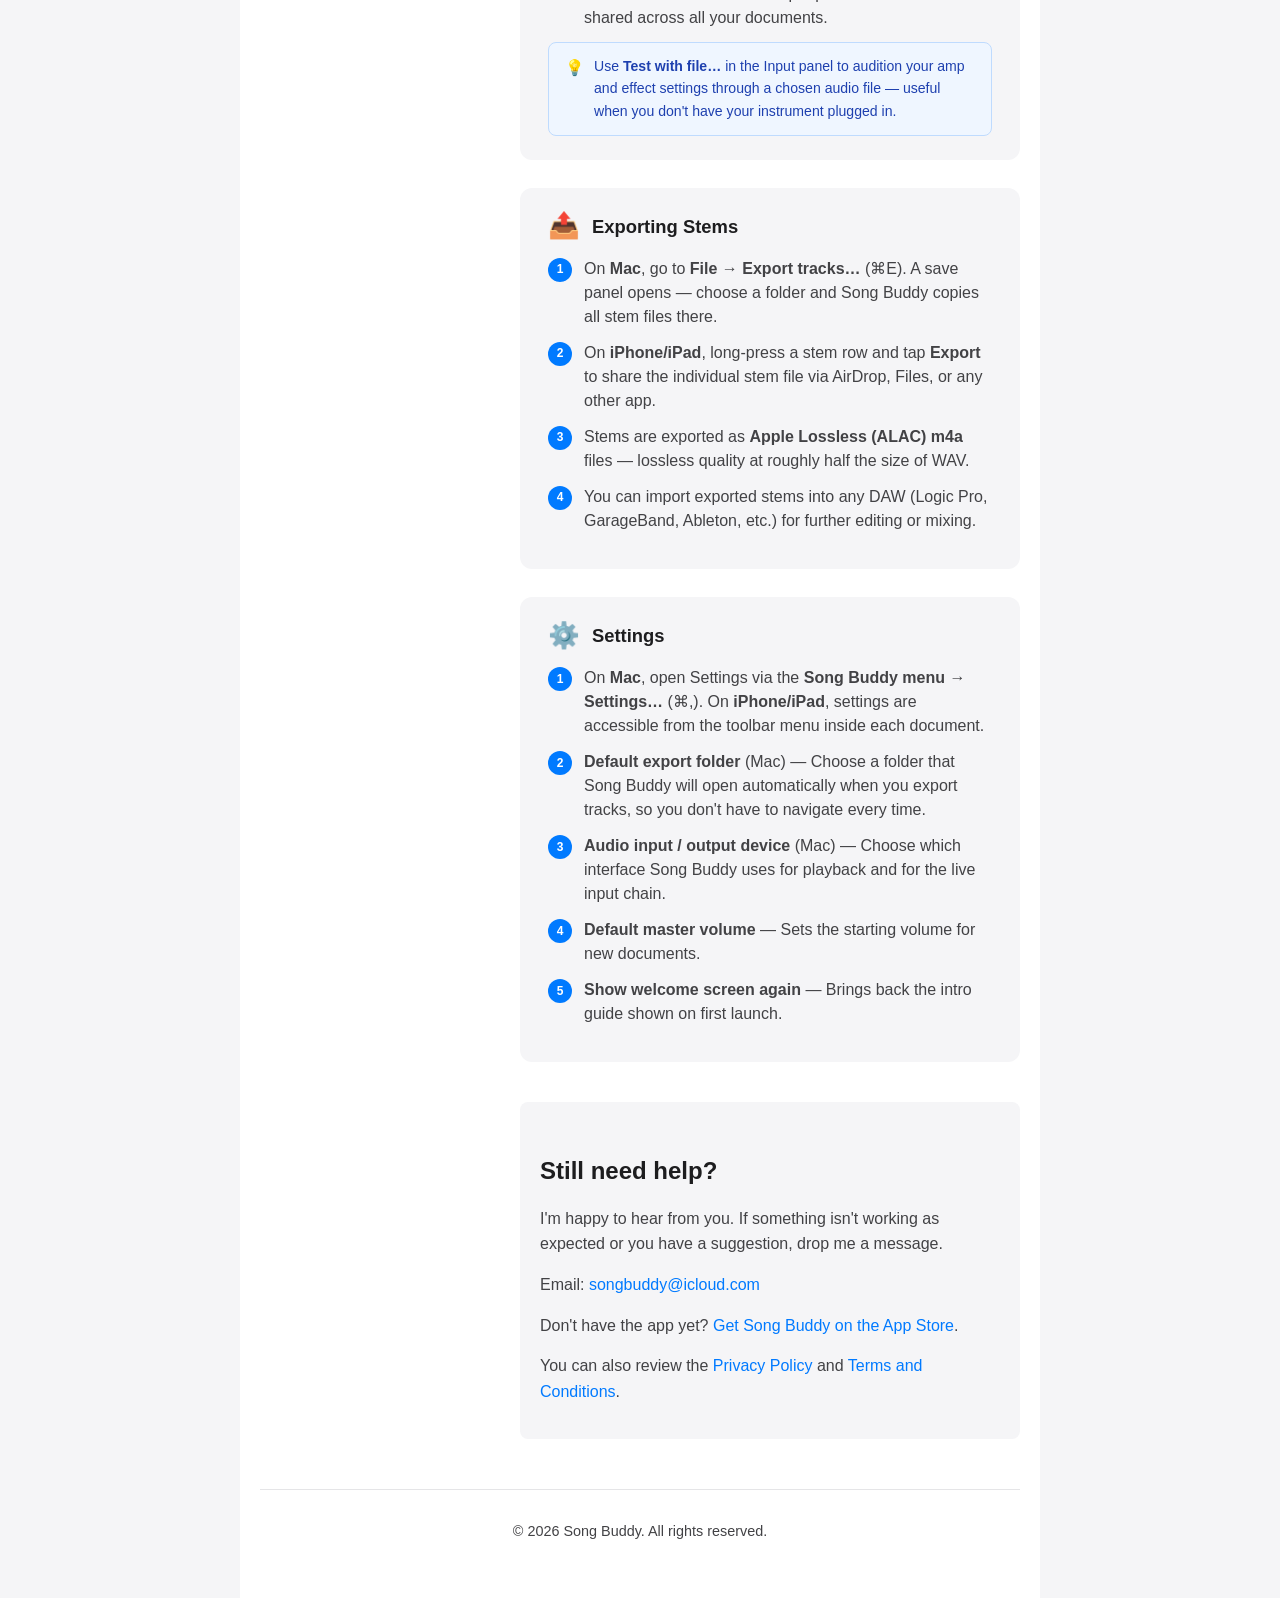
==== commit a48fe28a: "Update to 1.1.0" ====
--- a/index.html
+++ b/index.html
@@ -15,6 +15,12 @@
             <h1><span class="app-name">Song Buddy</span></h1>
             <p>Help &amp; Support</p>
             <p class="last-updated">Everything you need to learn and practice with any song</p>
+            <p class="app-store-cta">
+                <a href="https://apps.apple.com/us/app/song-buddy/id6770318682" class="app-store-badge">
+                    <img src="https://developer.apple.com/assets/elements/badges/download-on-the-app-store.svg"
+                         alt="Download Song Buddy on the App Store" height="48">
+                </a>
+            </p>
         </header>
 
         <!-- Layout: sidebar + main -->
@@ -185,7 +191,7 @@
                     <ol class="steps">
                         <li>
                             <span class="step-num">1</span>
-                            <span class="step-text">The <strong>Speed</strong> slider (at the bottom of the waveform area on Mac, or in Song Settings on iOS) sets playback rate from <strong>30% to 100%</strong>. The pitch stays the same regardless of speed.</span>
+                            <span class="step-text">The <strong>Speed</strong> slider lives in the <strong>Practice</strong> panel — click the tempo button at the bottom of the window on Mac, or tap the gear icon in the bottom toolbar on iPhone/iPad. It sets playback rate from <strong>30% to 100%</strong>, and the pitch stays the same regardless of speed.</span>
                         </li>
                         <li>
                             <span class="step-num">2</span>
@@ -211,19 +217,23 @@
                     <ol class="steps">
                         <li>
                             <span class="step-num">1</span>
-                            <span class="step-text">On <strong>Mac</strong>, click the BPM readout in the toolbar to open the Metronome popover. On <strong>iPhone/iPad</strong>, tap the metronome icon to open the Metronome sheet.</span>
-                        </li>
-                        <li>
-                            <span class="step-num">2</span>
-                            <span class="step-text">Toggle <strong>Enable</strong> to turn on the click track. Song Buddy automatically detects the tempo from the drums stem — no manual BPM entry needed.</span>
-                        </li>
-                        <li>
-                            <span class="step-num">3</span>
-                            <span class="step-text">If the detected tempo seems doubled or halved, use the <strong>÷2</strong> or <strong>×2</strong> buttons to correct it.</span>
-                        </li>
-                        <li>
-                            <span class="step-num">4</span>
-                            <span class="step-text">The <strong>volume slider</strong> at the bottom controls how loud the click is in the mix.</span>
+                            <span class="step-text">The metronome lives in the <strong>Practice</strong> panel, alongside speed and pitch. On <strong>Mac</strong>, click the tempo button at the bottom of the window; on <strong>iPhone/iPad</strong>, tap the gear icon in the bottom toolbar.</span>
+                        </li>
+                        <li>
+                            <span class="step-num">2</span>
+                            <span class="step-text">Toggle <strong>Enable</strong> to turn on the click track. Song Buddy automatically detects the tempo — no manual BPM entry needed. The tempo readout follows your playback speed, so slowing the song down slows the click to match.</span>
+                        </li>
+                        <li>
+                            <span class="step-num">3</span>
+                            <span class="step-text">By default the beat is detected from the most rhythmic part (usually the drums). To use a different stem, open that stem's menu — right-click its row on Mac, or tap its name on iPhone/iPad — and choose <strong>Use for Beat Detection</strong>.</span>
+                        </li>
+                        <li>
+                            <span class="step-num">4</span>
+                            <span class="step-text">If the detected tempo seems doubled or halved, use the <strong>÷2</strong> or <strong>×2</strong> buttons to correct it, or tap <strong>re-detect</strong> to analyse the beat afresh.</span>
+                        </li>
+                        <li>
+                            <span class="step-num">5</span>
+                            <span class="step-text">The <strong>volume slider</strong> controls how loud the click is in the mix.</span>
                         </li>
                     </ol>
                     <div class="tip-callout">
@@ -271,7 +281,7 @@
                     <ol class="steps">
                         <li>
                             <span class="step-num">1</span>
-                            <span class="step-text">Connect your instrument or microphone. On <strong>Mac</strong>, open the floating <strong>Input</strong> panel from the toolbar. On <strong>iPhone/iPad</strong>, tap the Input option from the toolbar menu.</span>
+                            <span class="step-text">Connect your instrument or microphone. On <strong>Mac</strong>, open the floating <strong>Input</strong> panel from the toolbar. On <strong>iPhone/iPad</strong>, tap the Input option from the toolbar menu — or from the <strong>Input</strong> button on the opening screen, so you can set up and monitor your sound before opening any song.</span>
                         </li>
                         <li>
                             <span class="step-num">2</span>
@@ -357,6 +367,7 @@
                     <h2>Still need help?</h2>
                     <p>I'm happy to hear from you. If something isn't working as expected or you have a suggestion, drop me a message.</p>
                     <p>Email: <a href="mailto:songbuddy@icloud.com">songbuddy@icloud.com</a></p>
+                    <p>Don't have the app yet? <a href="https://apps.apple.com/us/app/song-buddy/id6770318682">Get Song Buddy on the App Store</a>.</p>
                     <p>You can also review the <a href="privacy.html">Privacy Policy</a> and <a href="terms.html">Terms and Conditions</a>.</p>
                 </div>
 
--- a/styles.css
+++ b/styles.css
@@ -45,6 +45,25 @@
 .last-updated {
     color: #86868b;
     font-size: 0.9em;
+}
+
+.app-store-cta {
+    margin-top: 20px;
+}
+
+.app-store-badge {
+    display: inline-block;
+    transition: opacity 0.2s ease;
+}
+
+.app-store-badge:hover {
+    opacity: 0.85;
+}
+
+.app-store-badge img {
+    height: 48px;
+    width: auto;
+    vertical-align: middle;
 }
 
 h2 {
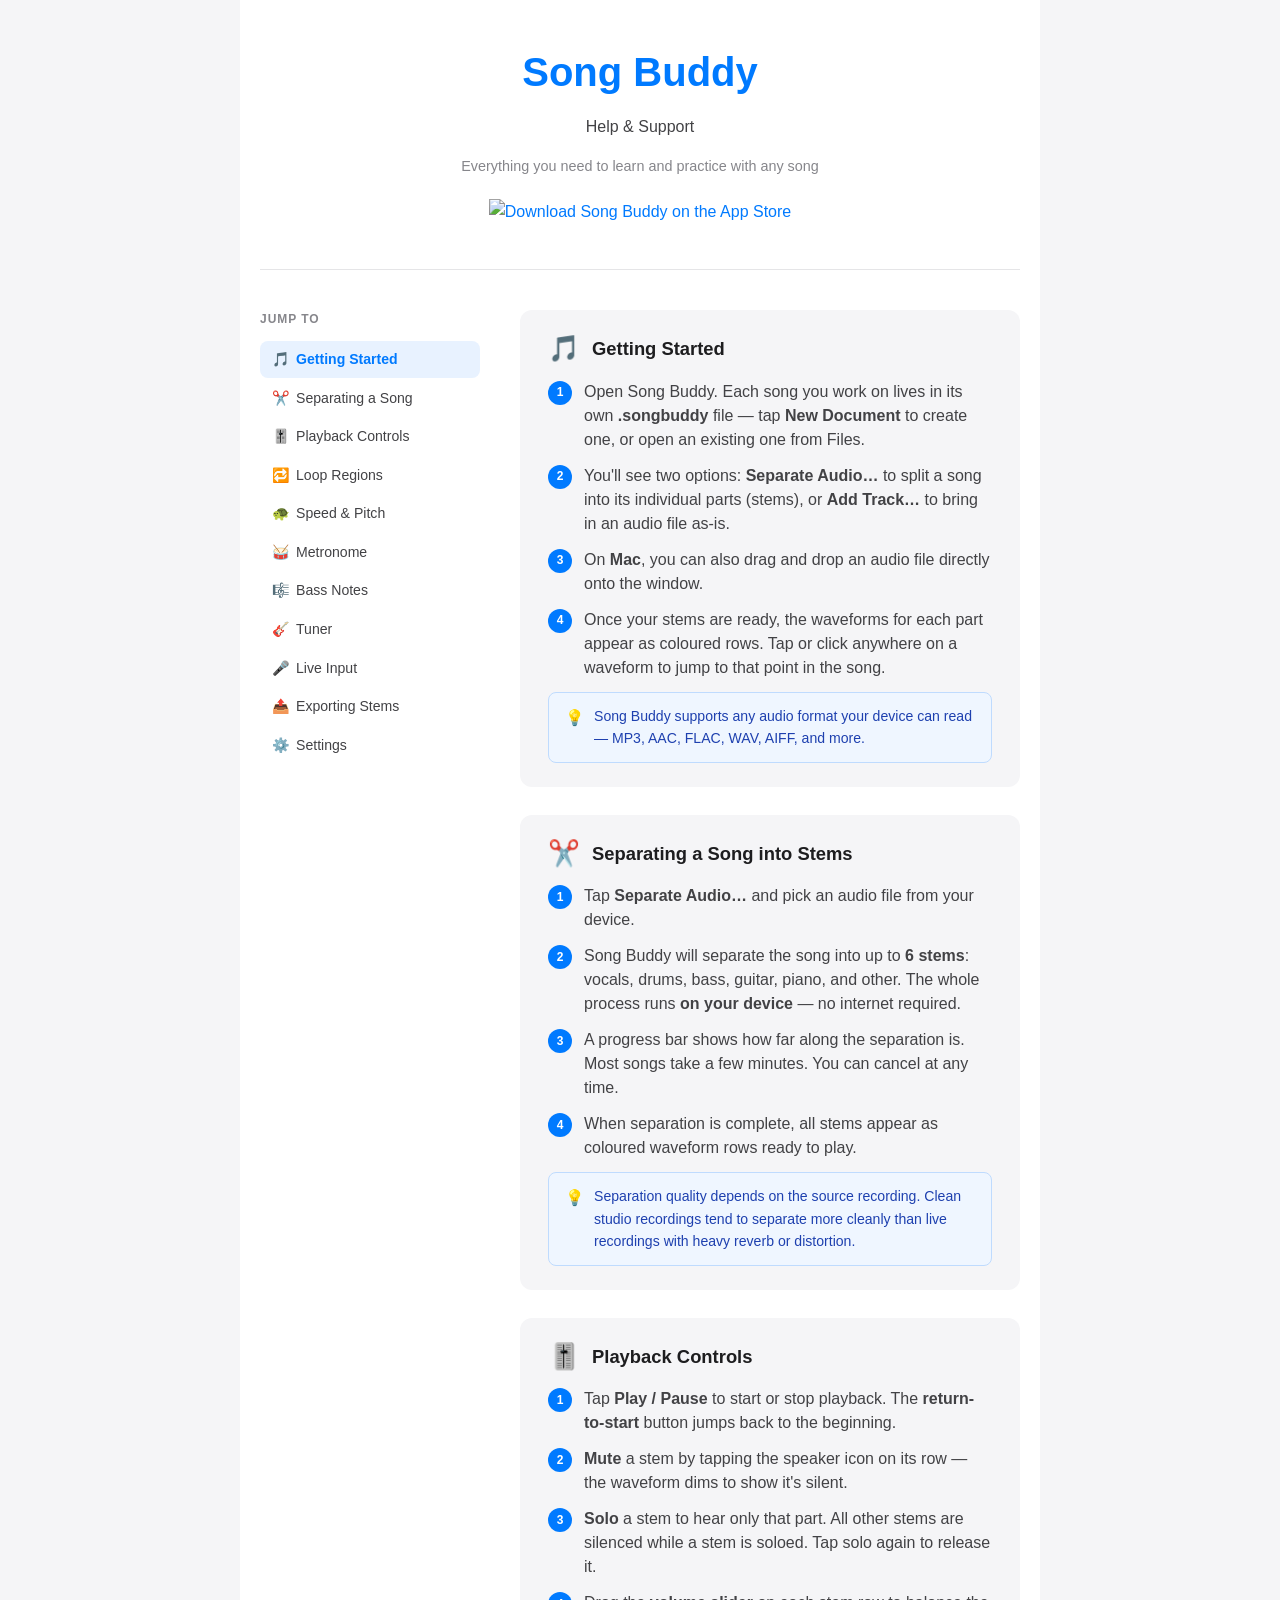
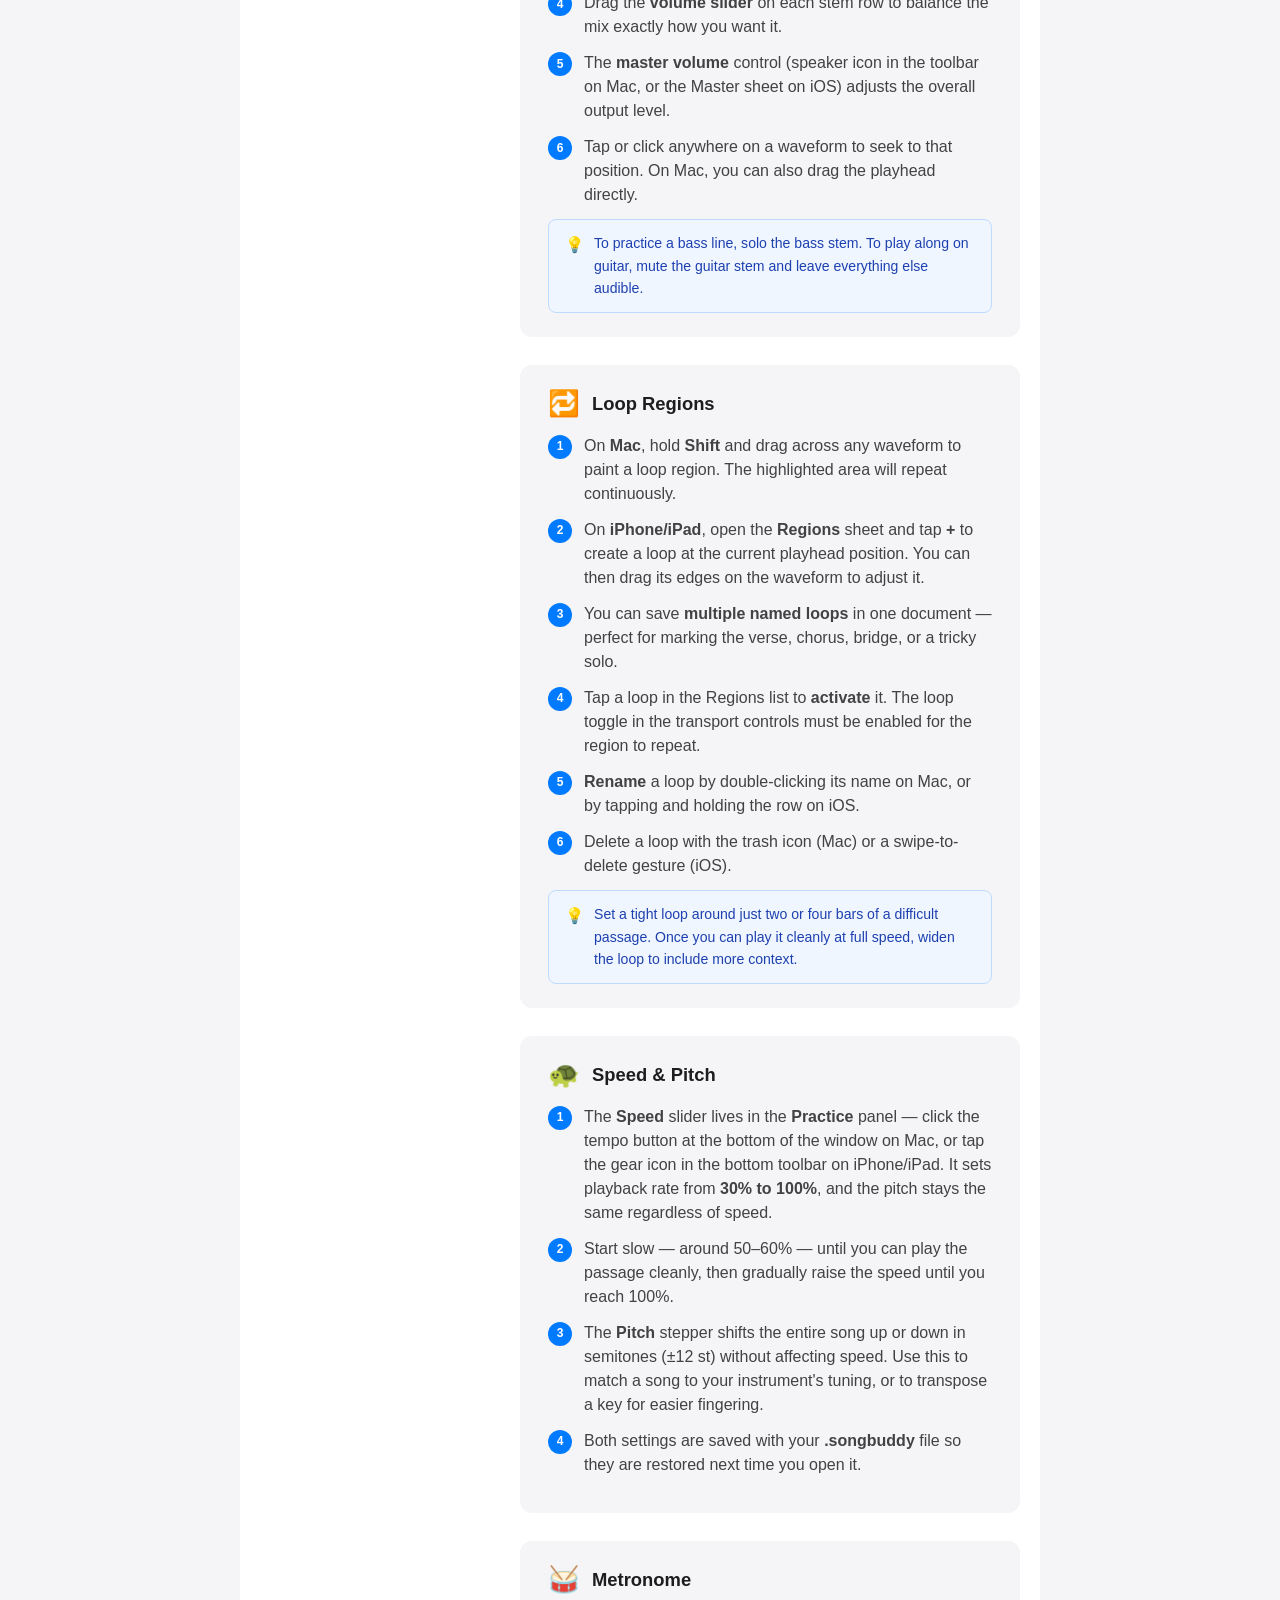
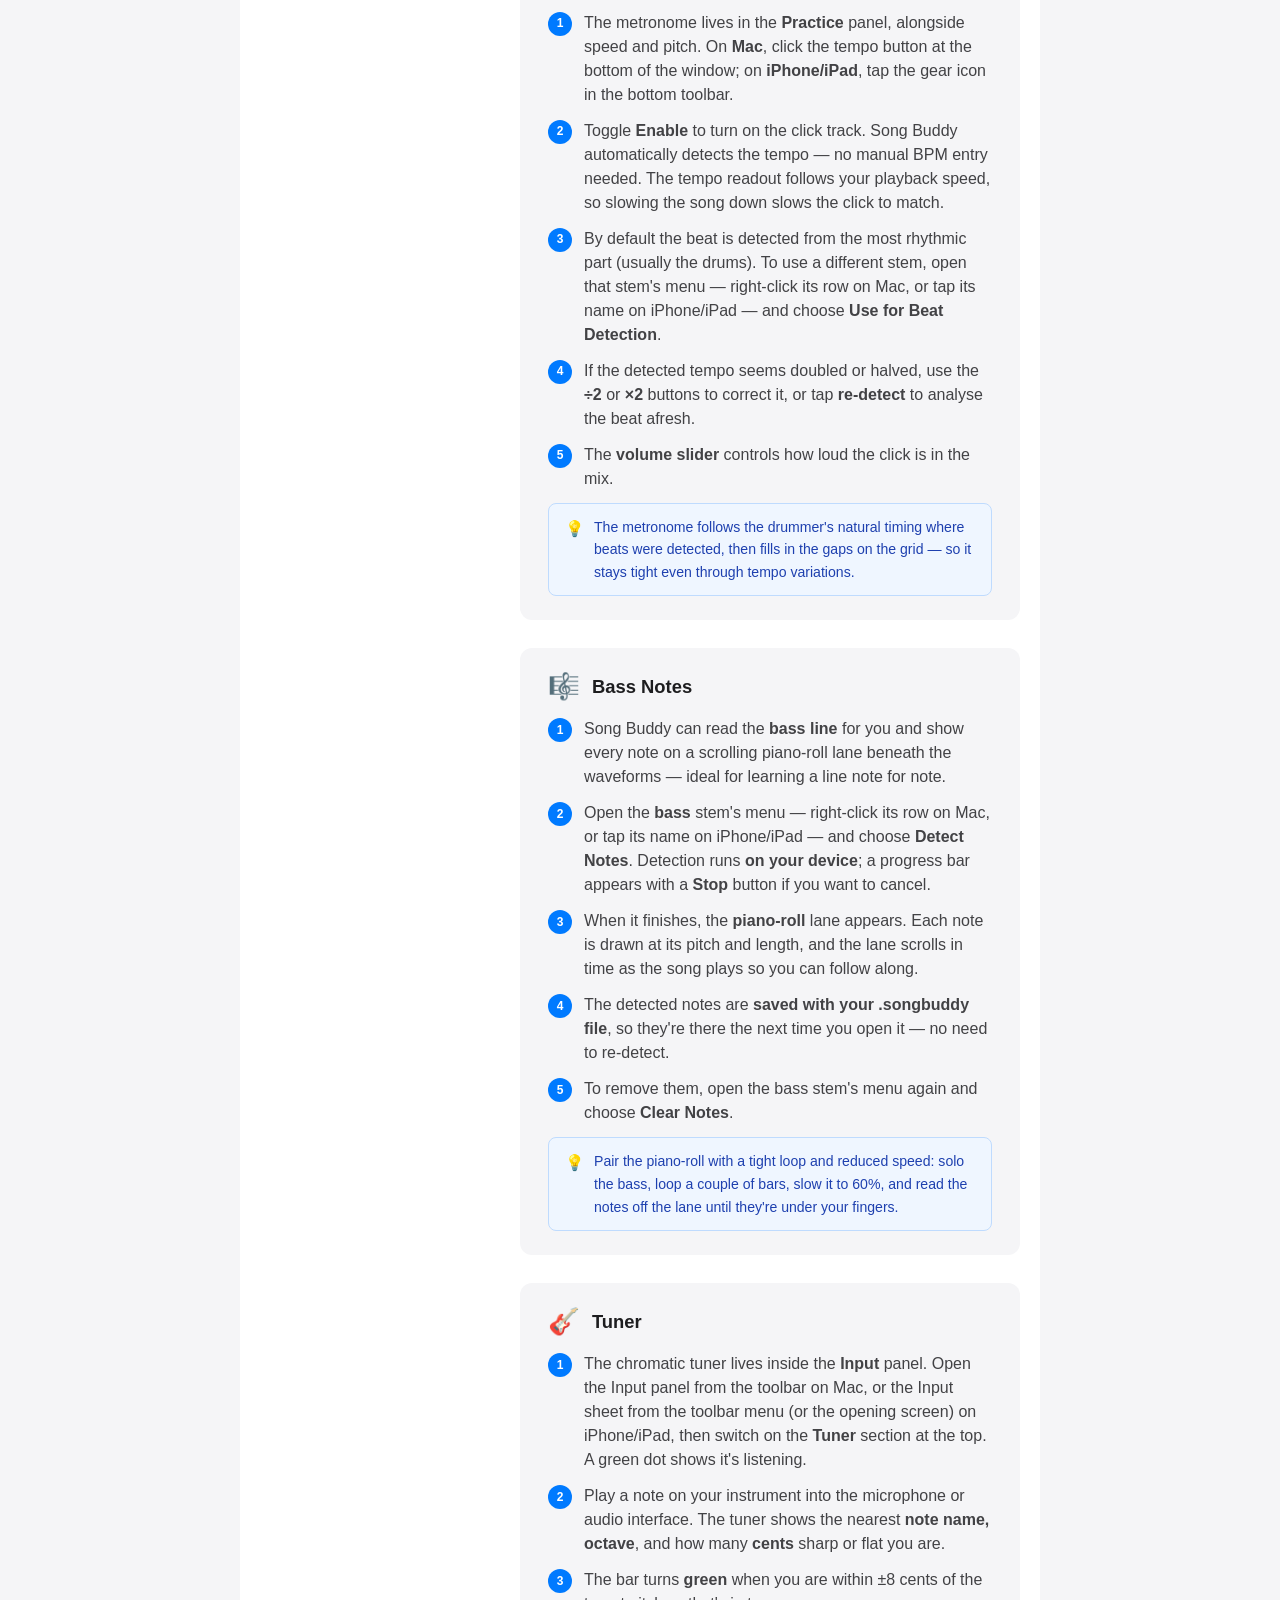
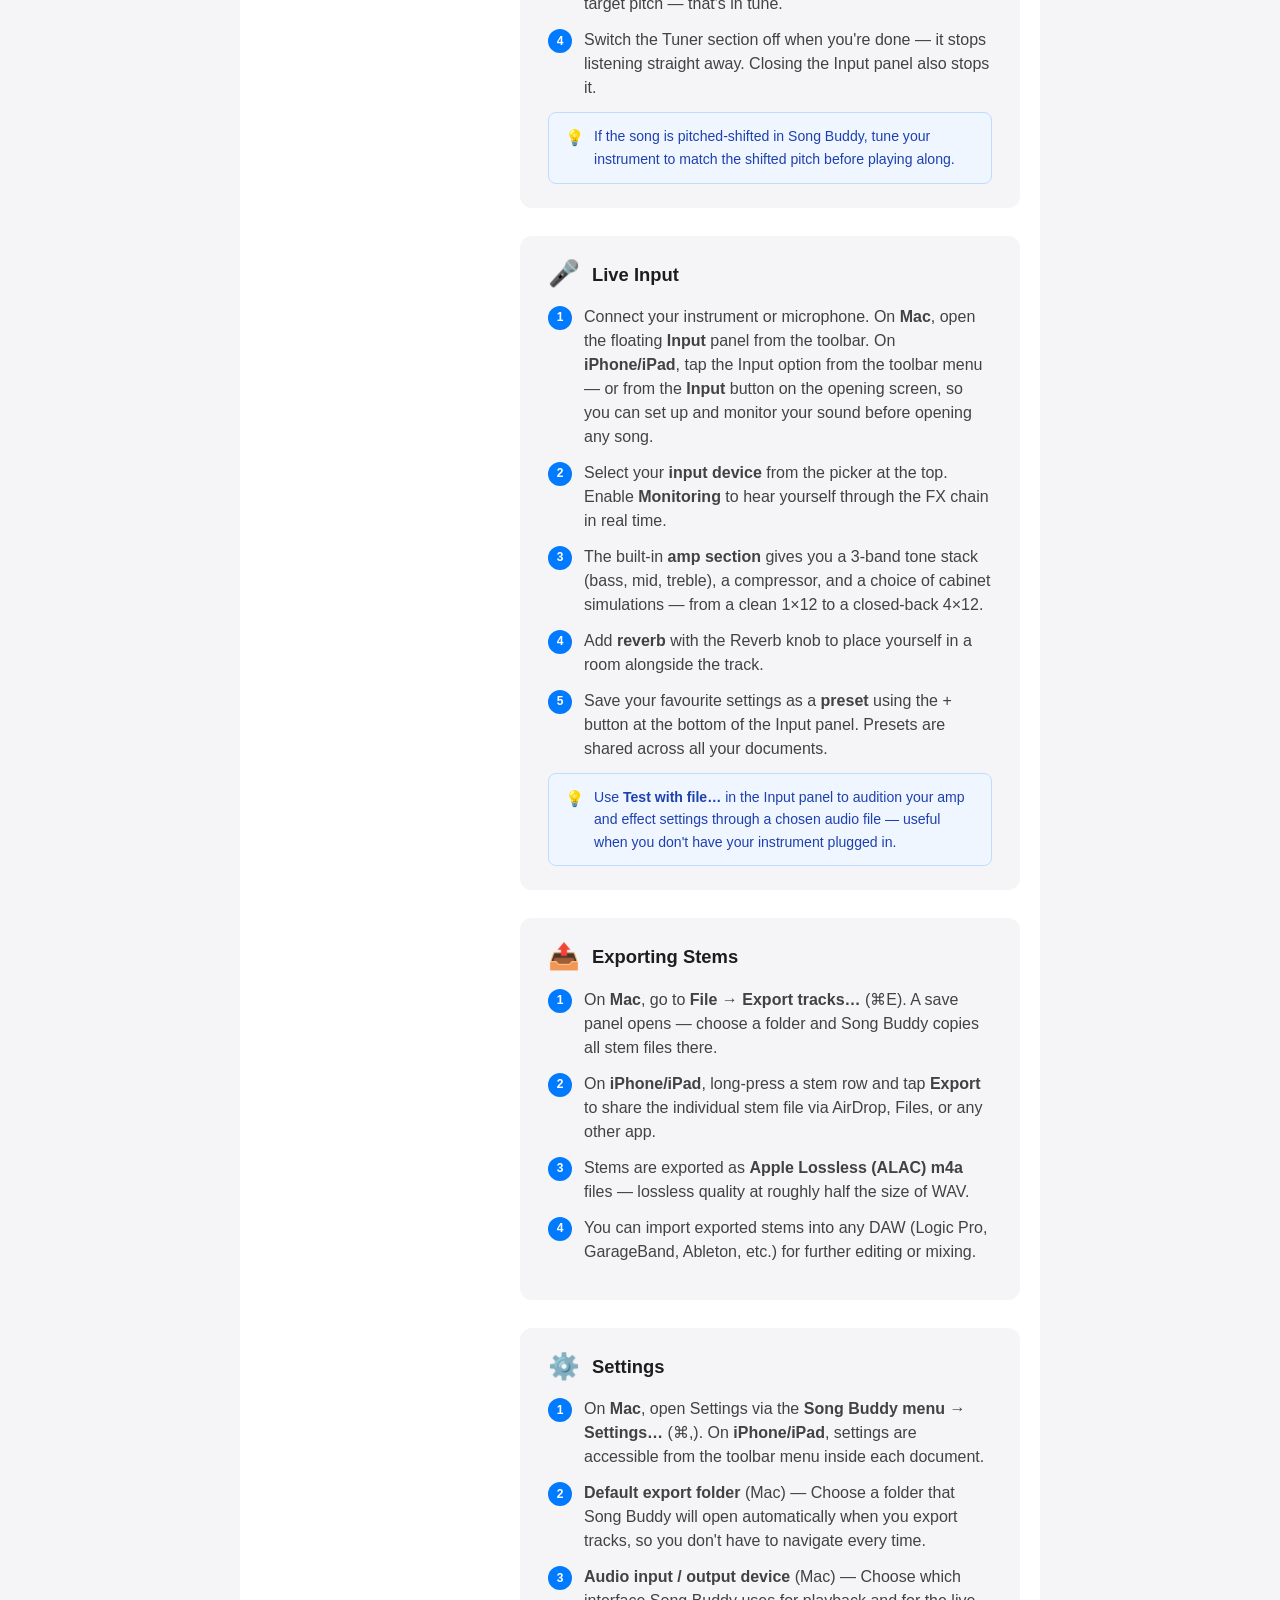
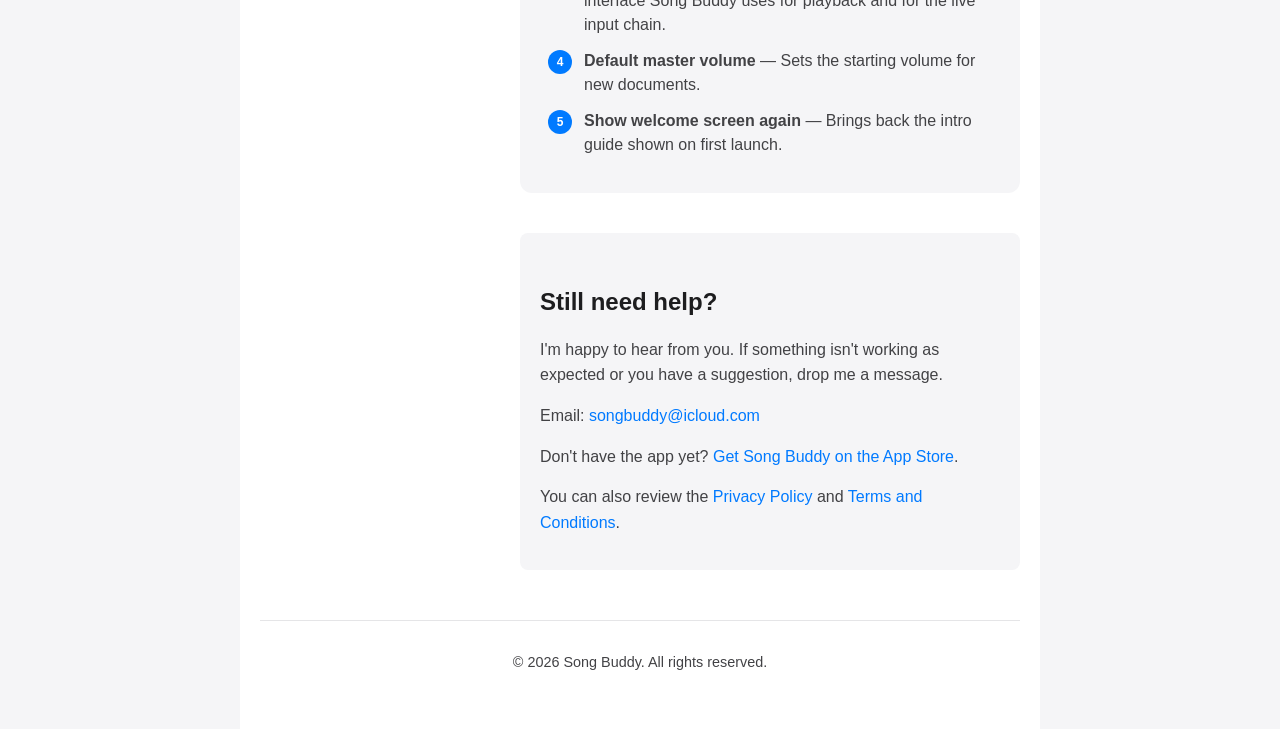
==== commit ab33542c: "Updates for 1.3.0" ====
--- a/index.html
+++ b/index.html
@@ -36,6 +36,7 @@
                     <a href="#loops"><span class="nav-icon">🔁</span>Loop Regions</a>
                     <a href="#speed-pitch"><span class="nav-icon">🐢</span>Speed &amp; Pitch</a>
                     <a href="#metronome"><span class="nav-icon">🥁</span>Metronome</a>
+                    <a href="#notes"><span class="nav-icon">🎼</span>Bass Notes</a>
                     <a href="#tuner"><span class="nav-icon">🎸</span>Tuner</a>
                     <a href="#live-input"><span class="nav-icon">🎤</span>Live Input</a>
                     <a href="#exporting"><span class="nav-icon">📤</span>Exporting Stems</a>
@@ -242,7 +243,41 @@
                     </div>
                 </section>
 
-                <!-- 7. Tuner -->
+                <!-- 7. Bass Notes -->
+                <section id="notes" class="topic-card">
+                    <div class="topic-header">
+                        <span class="topic-icon">🎼</span>
+                        <h2 class="topic-title">Bass Notes</h2>
+                    </div>
+                    <ol class="steps">
+                        <li>
+                            <span class="step-num">1</span>
+                            <span class="step-text">Song Buddy can read the <strong>bass line</strong> for you and show every note on a scrolling piano-roll lane beneath the waveforms — ideal for learning a line note for note.</span>
+                        </li>
+                        <li>
+                            <span class="step-num">2</span>
+                            <span class="step-text">Open the <strong>bass</strong> stem's menu — right-click its row on Mac, or tap its name on iPhone/iPad — and choose <strong>Detect Notes</strong>. Detection runs <strong>on your device</strong>; a progress bar appears with a <strong>Stop</strong> button if you want to cancel.</span>
+                        </li>
+                        <li>
+                            <span class="step-num">3</span>
+                            <span class="step-text">When it finishes, the <strong>piano-roll</strong> lane appears. Each note is drawn at its pitch and length, and the lane scrolls in time as the song plays so you can follow along.</span>
+                        </li>
+                        <li>
+                            <span class="step-num">4</span>
+                            <span class="step-text">The detected notes are <strong>saved with your .songbuddy file</strong>, so they're there the next time you open it — no need to re-detect.</span>
+                        </li>
+                        <li>
+                            <span class="step-num">5</span>
+                            <span class="step-text">To remove them, open the bass stem's menu again and choose <strong>Clear Notes</strong>.</span>
+                        </li>
+                    </ol>
+                    <div class="tip-callout">
+                        <span class="tip-callout-icon">💡</span>
+                        <span>Pair the piano-roll with a tight loop and reduced speed: solo the bass, loop a couple of bars, slow it to 60%, and read the notes off the lane until they're under your fingers.</span>
+                    </div>
+                </section>
+
+                <!-- 8. Tuner -->
                 <section id="tuner" class="topic-card">
                     <div class="topic-header">
                         <span class="topic-icon">🎸</span>
@@ -251,7 +286,7 @@
                     <ol class="steps">
                         <li>
                             <span class="step-num">1</span>
-                            <span class="step-text">Tap the <strong>tuning fork icon</strong> in the toolbar (Mac) or toolbar menu (iOS) to open the chromatic tuner.</span>
+                            <span class="step-text">The chromatic tuner lives inside the <strong>Input</strong> panel. Open the Input panel from the toolbar on Mac, or the Input sheet from the toolbar menu (or the opening screen) on iPhone/iPad, then switch on the <strong>Tuner</strong> section at the top. A green dot shows it's listening.</span>
                         </li>
                         <li>
                             <span class="step-num">2</span>
@@ -263,7 +298,7 @@
                         </li>
                         <li>
                             <span class="step-num">4</span>
-                            <span class="step-text">Close the tuner panel when you're done. It stops listening as soon as it's closed.</span>
+                            <span class="step-text">Switch the Tuner section off when you're done — it stops listening straight away. Closing the Input panel also stops it.</span>
                         </li>
                     </ol>
                     <div class="tip-callout">
@@ -272,7 +307,7 @@
                     </div>
                 </section>
 
-                <!-- 8. Live Input -->
+                <!-- 9. Live Input -->
                 <section id="live-input" class="topic-card">
                     <div class="topic-header">
                         <span class="topic-icon">🎤</span>
@@ -306,7 +341,7 @@
                     </div>
                 </section>
 
-                <!-- 9. Exporting -->
+                <!-- 10. Exporting -->
                 <section id="exporting" class="topic-card">
                     <div class="topic-header">
                         <span class="topic-icon">📤</span>
@@ -332,7 +367,7 @@
                     </ol>
                 </section>
 
-                <!-- 10. Settings -->
+                <!-- 11. Settings -->
                 <section id="settings" class="topic-card">
                     <div class="topic-header">
                         <span class="topic-icon">⚙️</span>
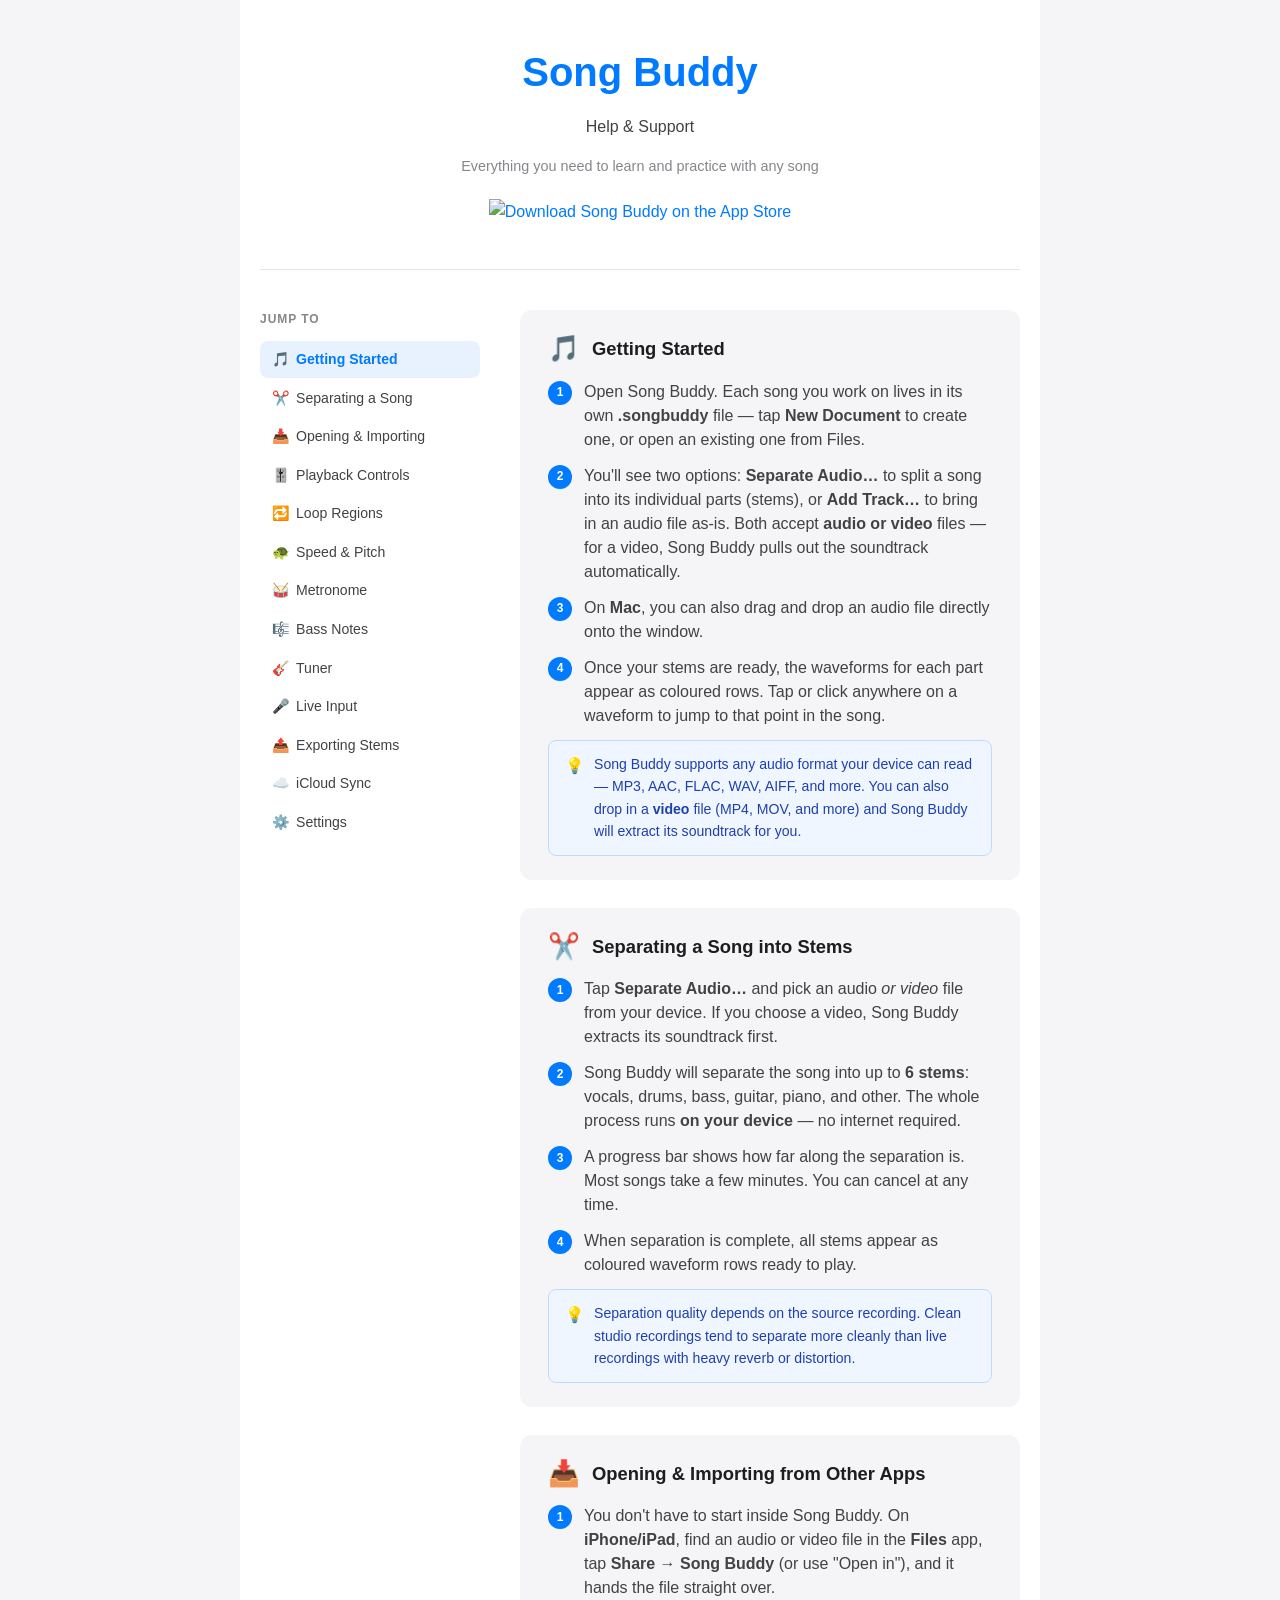
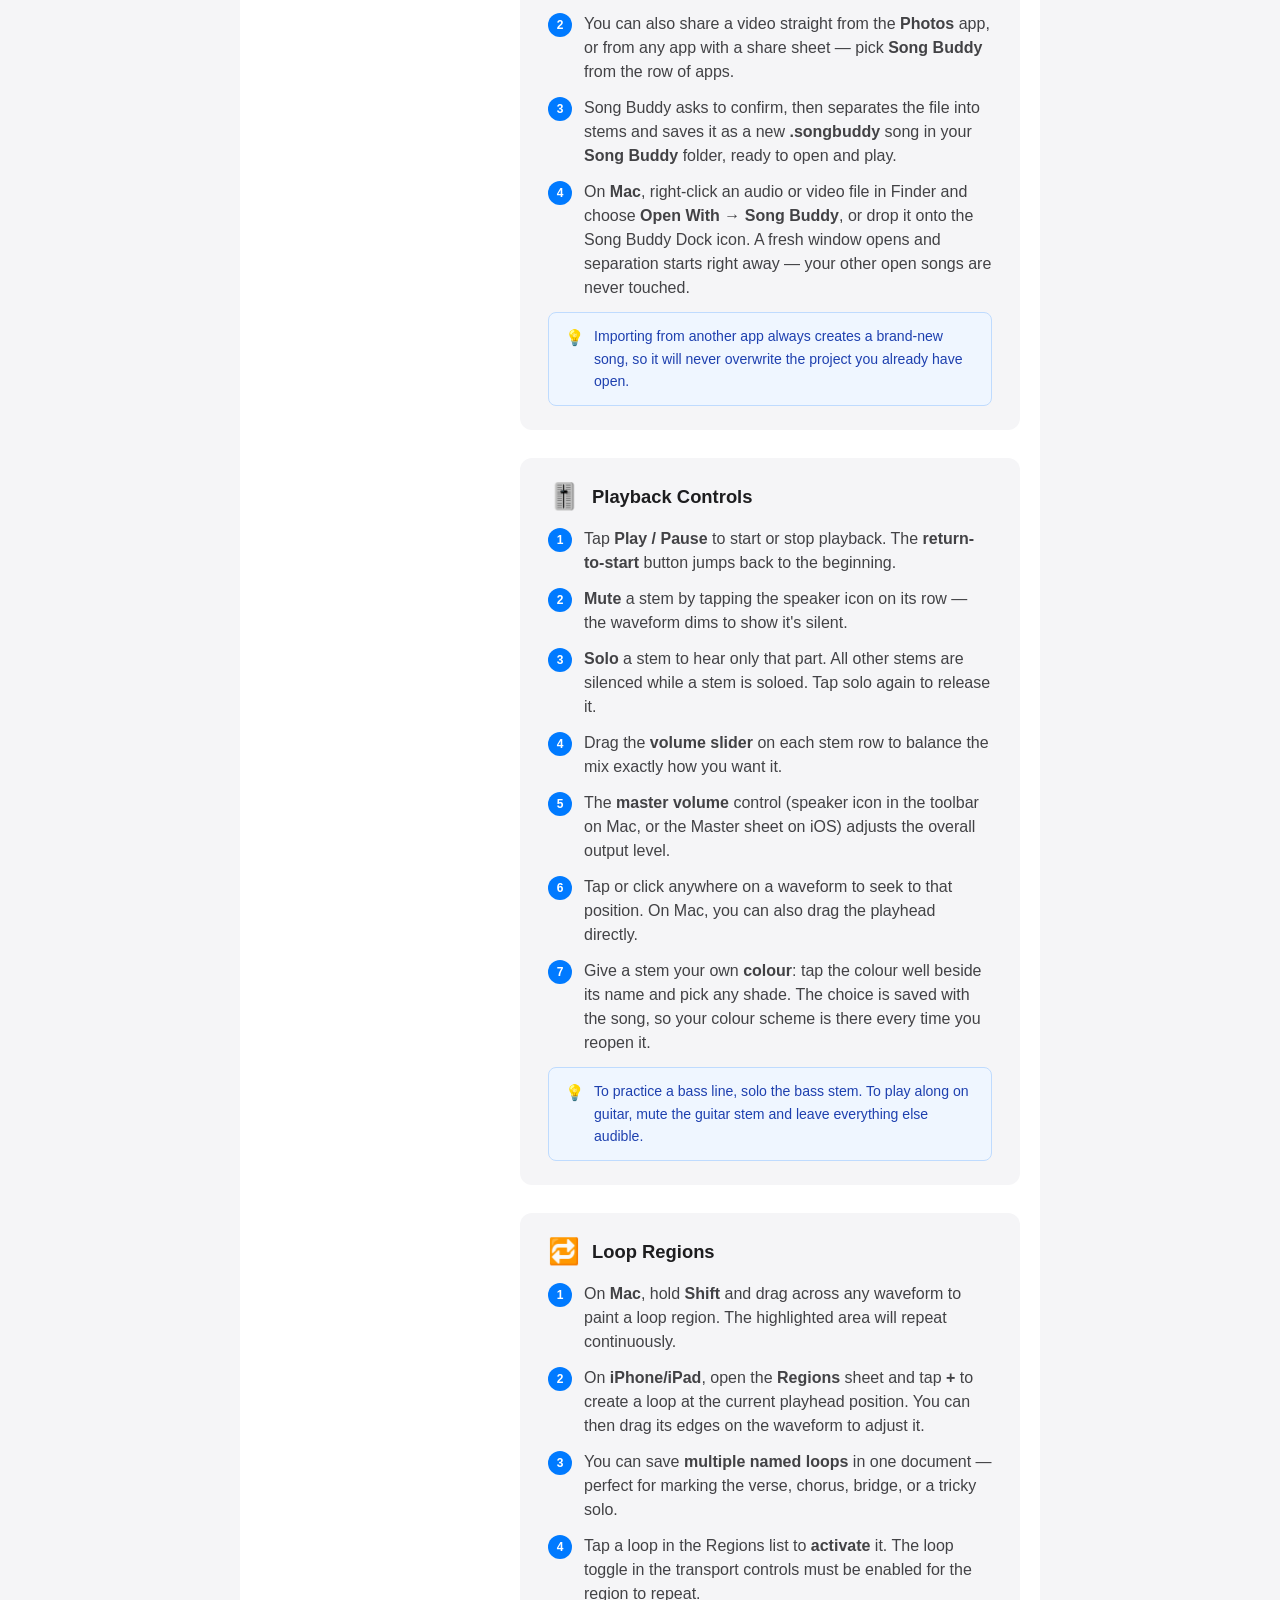
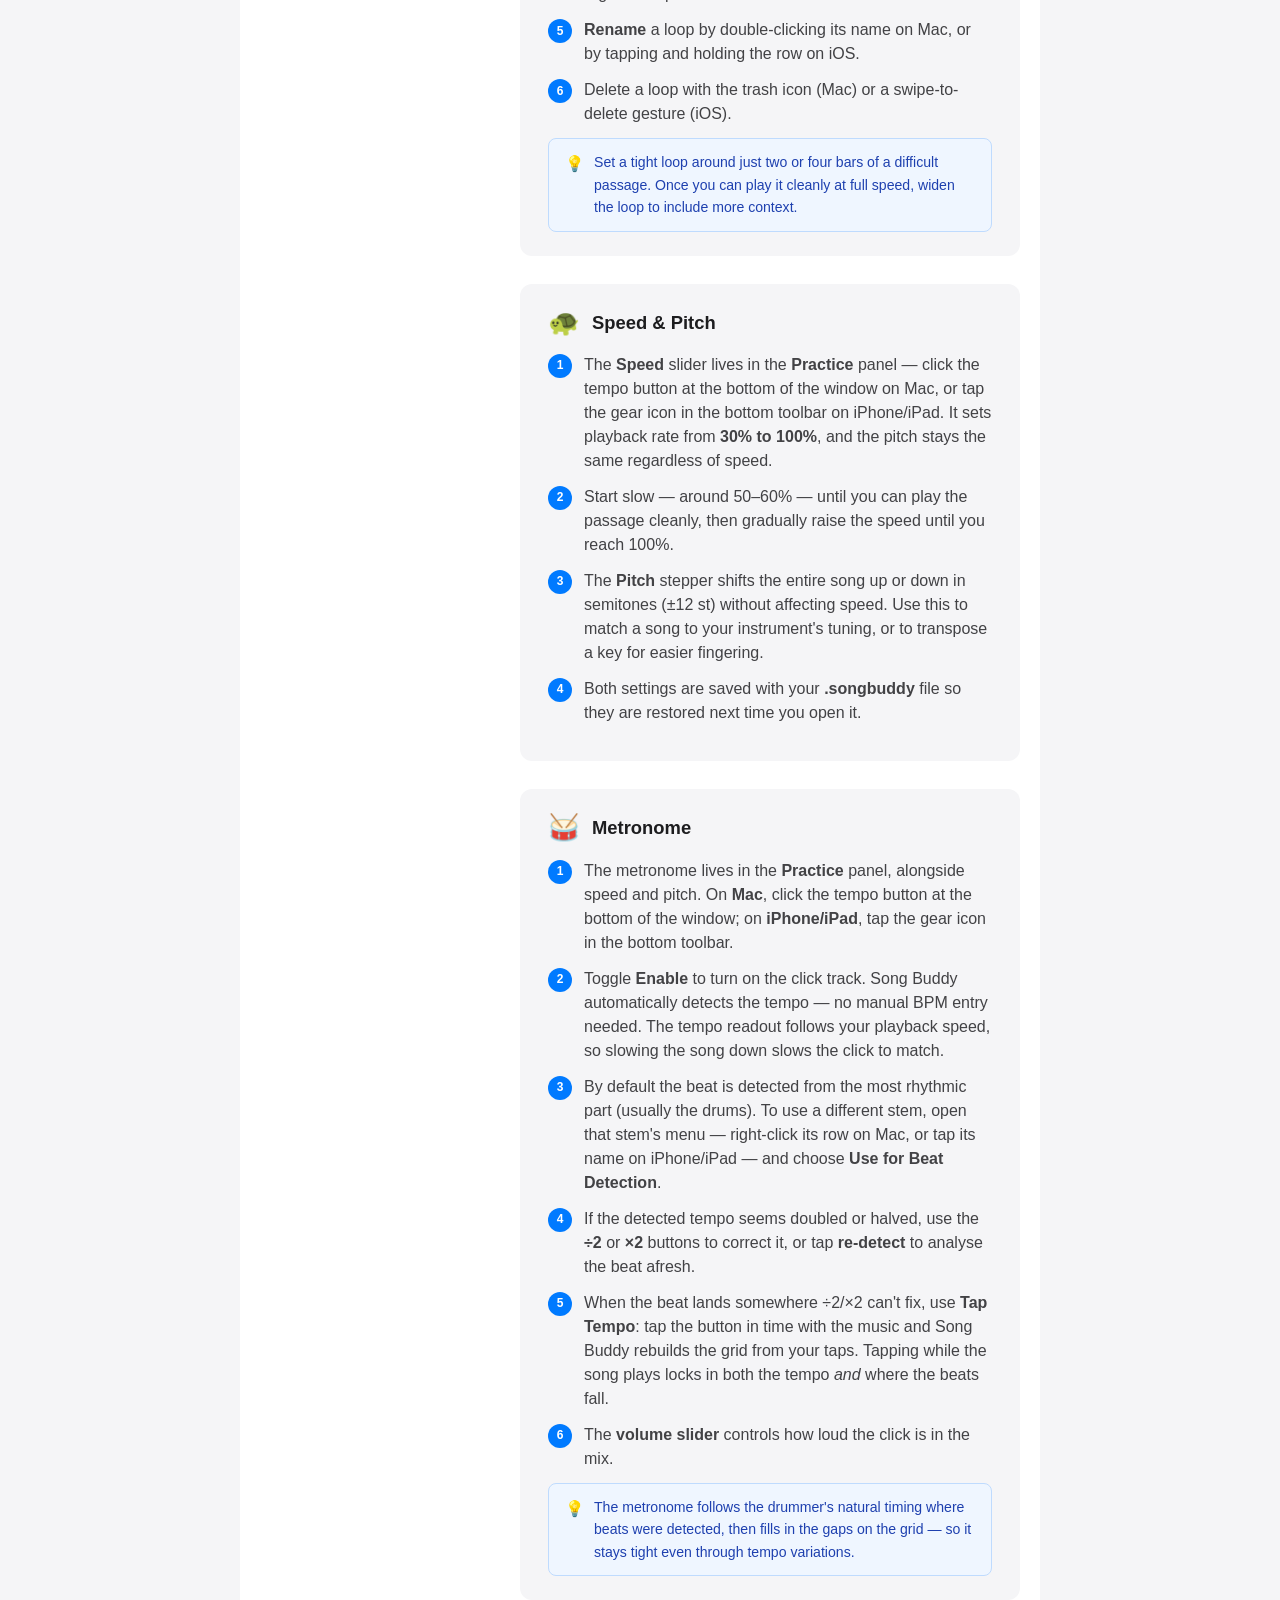
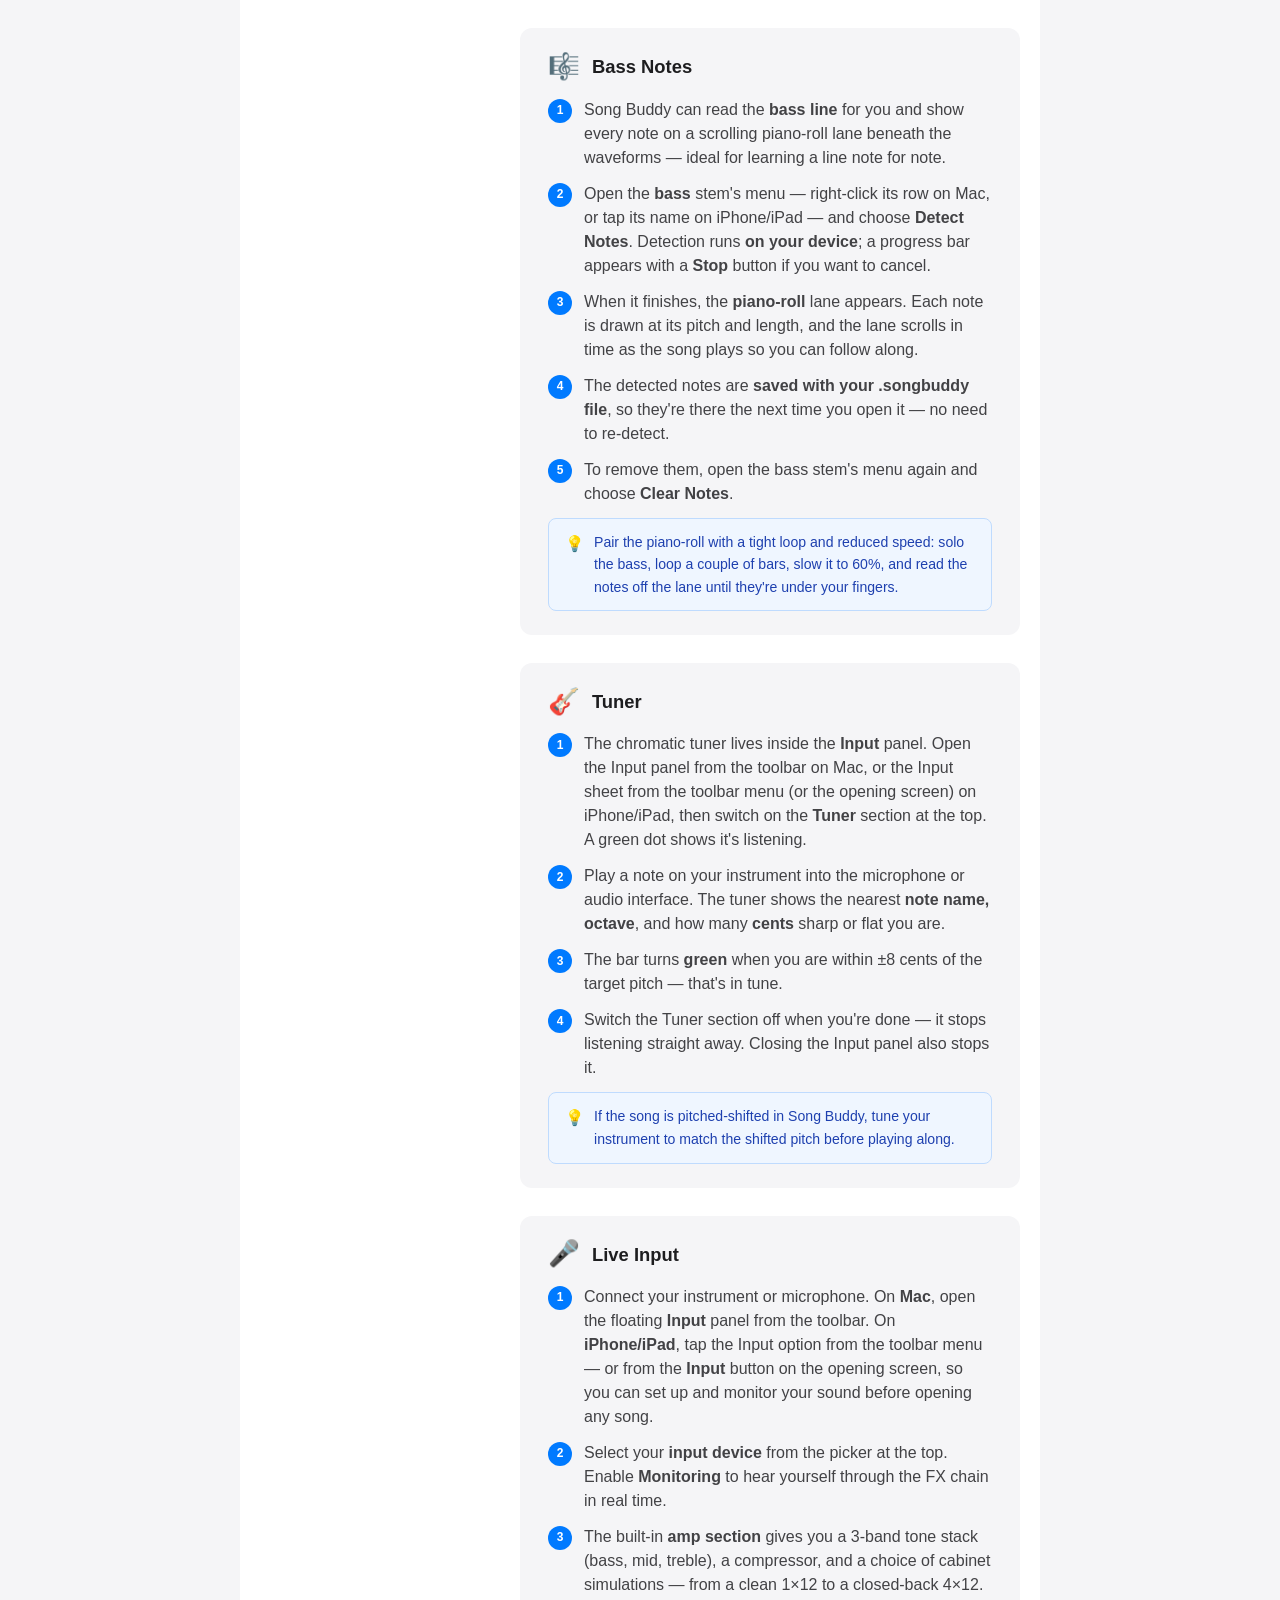
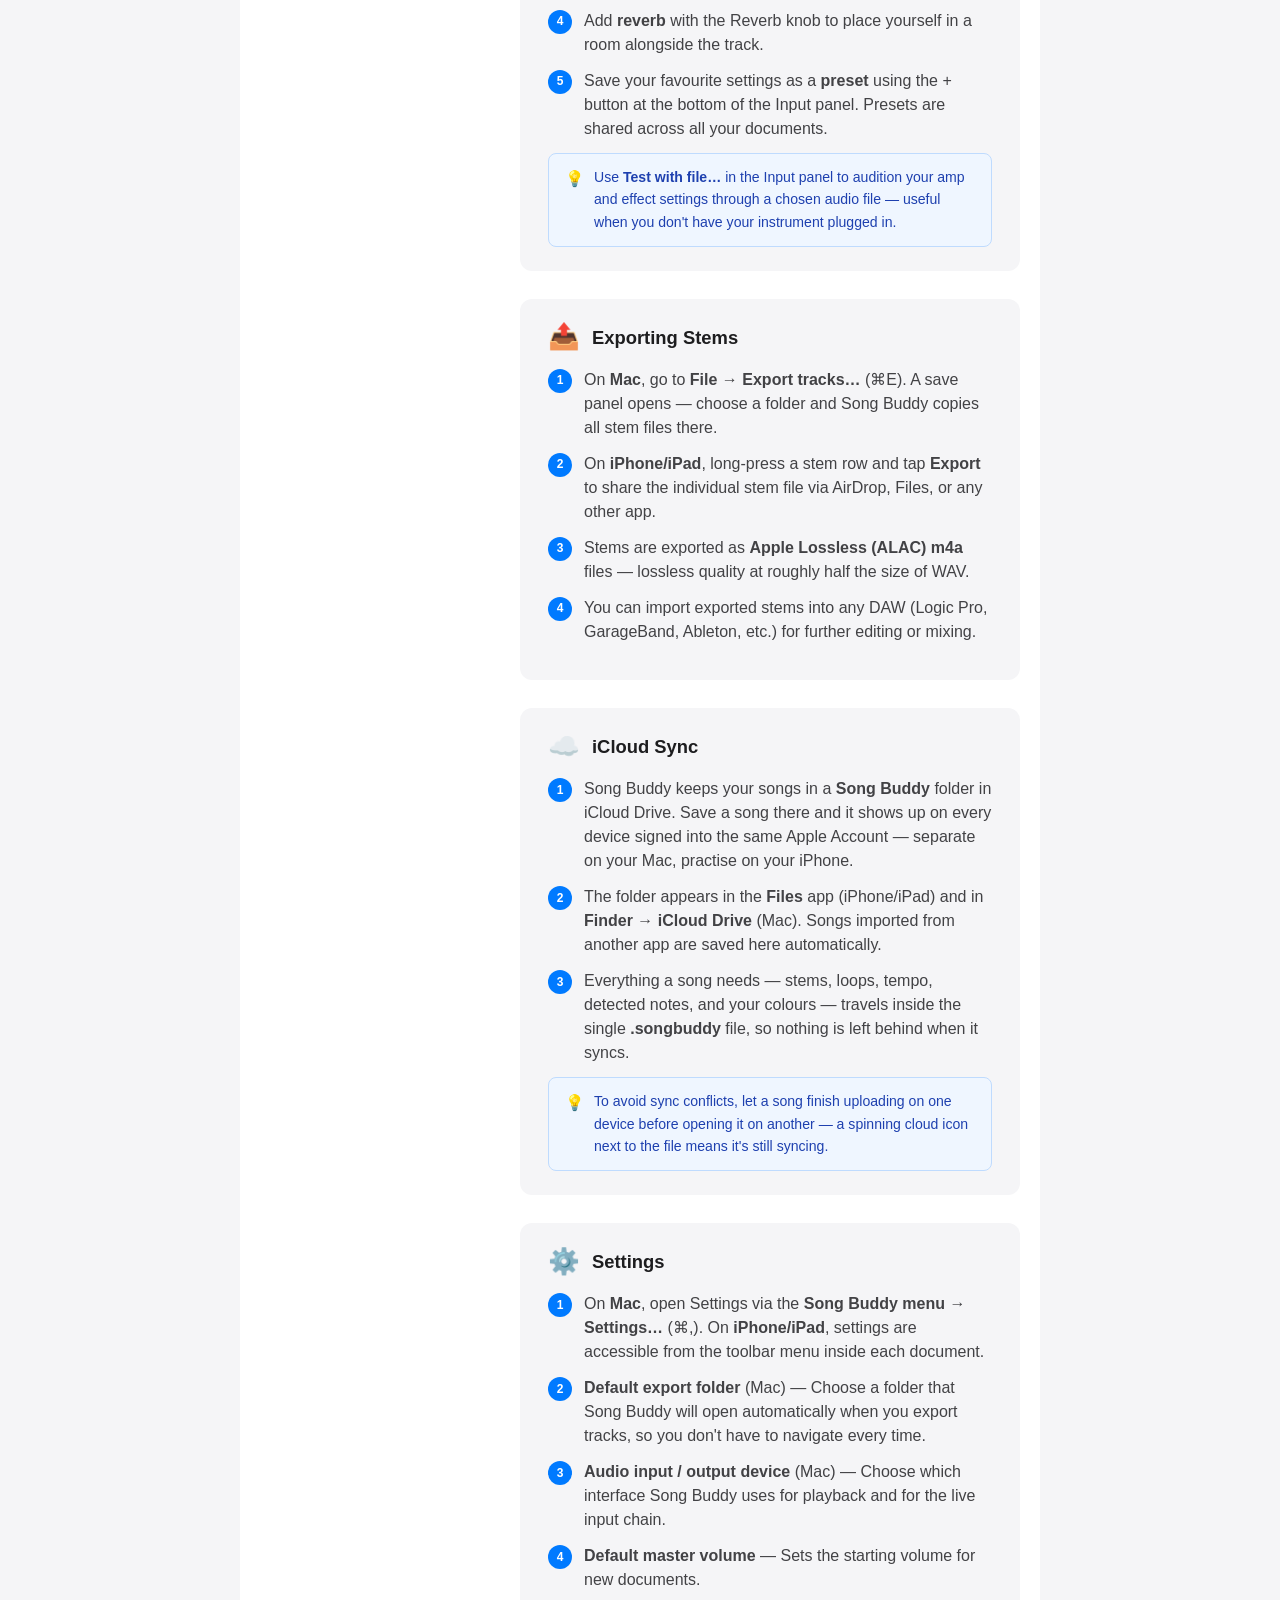
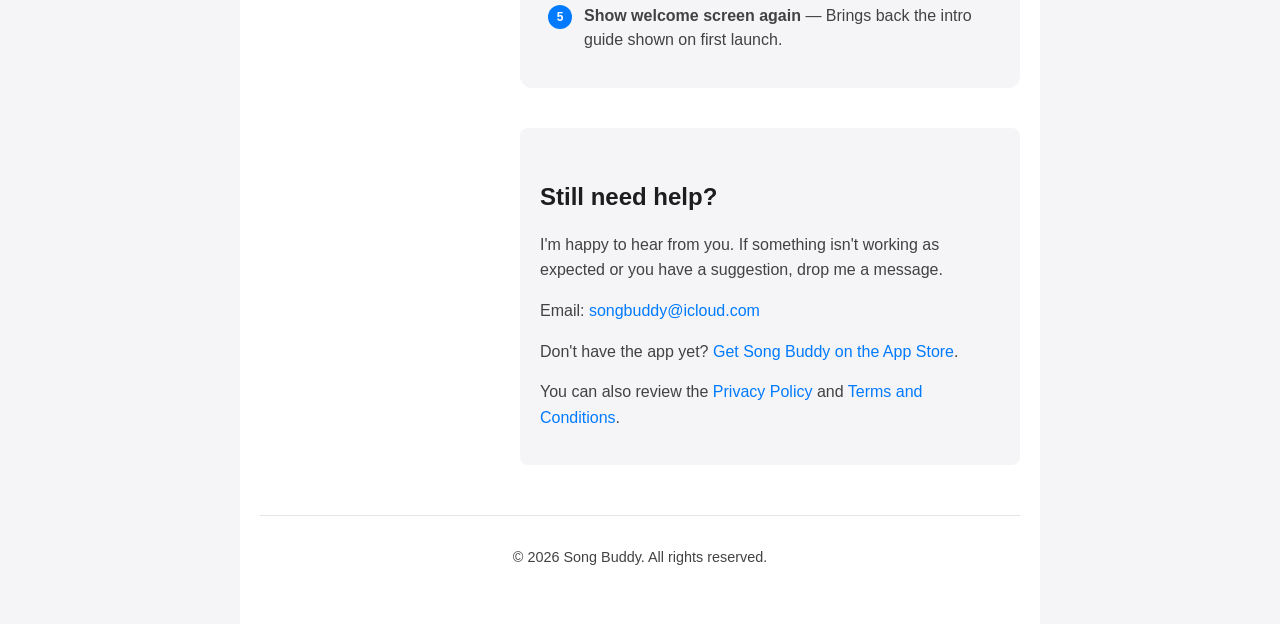
==== commit bbfff030: "Update help site for 1.4.0–1.6.0 features Video import, opening/importing from other apps (Files/Pho" ====
--- a/index.html
+++ b/index.html
@@ -32,6 +32,7 @@
                 <nav id="sidebar-nav">
                     <a href="#getting-started"><span class="nav-icon">🎵</span>Getting Started</a>
                     <a href="#separating"><span class="nav-icon">✂️</span>Separating a Song</a>
+                    <a href="#opening"><span class="nav-icon">📥</span>Opening &amp; Importing</a>
                     <a href="#playback"><span class="nav-icon">🎚️</span>Playback Controls</a>
                     <a href="#loops"><span class="nav-icon">🔁</span>Loop Regions</a>
                     <a href="#speed-pitch"><span class="nav-icon">🐢</span>Speed &amp; Pitch</a>
@@ -40,6 +41,7 @@
                     <a href="#tuner"><span class="nav-icon">🎸</span>Tuner</a>
                     <a href="#live-input"><span class="nav-icon">🎤</span>Live Input</a>
                     <a href="#exporting"><span class="nav-icon">📤</span>Exporting Stems</a>
+                    <a href="#icloud"><span class="nav-icon">☁️</span>iCloud Sync</a>
                     <a href="#settings"><span class="nav-icon">⚙️</span>Settings</a>
                 </nav>
             </aside>
@@ -60,7 +62,7 @@
                         </li>
                         <li>
                             <span class="step-num">2</span>
-                            <span class="step-text">You'll see two options: <strong>Separate Audio…</strong> to split a song into its individual parts (stems), or <strong>Add Track…</strong> to bring in an audio file as-is.</span>
+                            <span class="step-text">You'll see two options: <strong>Separate Audio…</strong> to split a song into its individual parts (stems), or <strong>Add Track…</strong> to bring in an audio file as-is. Both accept <strong>audio or video</strong> files — for a video, Song Buddy pulls out the soundtrack automatically.</span>
                         </li>
                         <li>
                             <span class="step-num">3</span>
@@ -73,7 +75,7 @@
                     </ol>
                     <div class="tip-callout">
                         <span class="tip-callout-icon">💡</span>
-                        <span>Song Buddy supports any audio format your device can read — MP3, AAC, FLAC, WAV, AIFF, and more.</span>
+                        <span>Song Buddy supports any audio format your device can read — MP3, AAC, FLAC, WAV, AIFF, and more. You can also drop in a <strong>video</strong> file (MP4, MOV, and more) and Song Buddy will extract its soundtrack for you.</span>
                     </div>
                 </section>
 
@@ -86,7 +88,7 @@
                     <ol class="steps">
                         <li>
                             <span class="step-num">1</span>
-                            <span class="step-text">Tap <strong>Separate Audio…</strong> and pick an audio file from your device.</span>
+                            <span class="step-text">Tap <strong>Separate Audio…</strong> and pick an audio <em>or video</em> file from your device. If you choose a video, Song Buddy extracts its soundtrack first.</span>
                         </li>
                         <li>
                             <span class="step-num">2</span>
@@ -104,6 +106,36 @@
                     <div class="tip-callout">
                         <span class="tip-callout-icon">💡</span>
                         <span>Separation quality depends on the source recording. Clean studio recordings tend to separate more cleanly than live recordings with heavy reverb or distortion.</span>
+                    </div>
+                </section>
+
+                <!-- 2b. Opening & Importing -->
+                <section id="opening" class="topic-card">
+                    <div class="topic-header">
+                        <span class="topic-icon">📥</span>
+                        <h2 class="topic-title">Opening &amp; Importing from Other Apps</h2>
+                    </div>
+                    <ol class="steps">
+                        <li>
+                            <span class="step-num">1</span>
+                            <span class="step-text">You don't have to start inside Song Buddy. On <strong>iPhone/iPad</strong>, find an audio or video file in the <strong>Files</strong> app, tap <strong>Share → Song Buddy</strong> (or use "Open in"), and it hands the file straight over.</span>
+                        </li>
+                        <li>
+                            <span class="step-num">2</span>
+                            <span class="step-text">You can also share a video straight from the <strong>Photos</strong> app, or from any app with a share sheet — pick <strong>Song Buddy</strong> from the row of apps.</span>
+                        </li>
+                        <li>
+                            <span class="step-num">3</span>
+                            <span class="step-text">Song Buddy asks to confirm, then separates the file into stems and saves it as a new <strong>.songbuddy</strong> song in your <strong>Song Buddy</strong> folder, ready to open and play.</span>
+                        </li>
+                        <li>
+                            <span class="step-num">4</span>
+                            <span class="step-text">On <strong>Mac</strong>, right-click an audio or video file in Finder and choose <strong>Open With → Song Buddy</strong>, or drop it onto the Song Buddy Dock icon. A fresh window opens and separation starts right away — your other open songs are never touched.</span>
+                        </li>
+                    </ol>
+                    <div class="tip-callout">
+                        <span class="tip-callout-icon">💡</span>
+                        <span>Importing from another app always creates a brand-new song, so it will never overwrite the project you already have open.</span>
                     </div>
                 </section>
 
@@ -138,6 +170,10 @@
                             <span class="step-num">6</span>
                             <span class="step-text">Tap or click anywhere on a waveform to seek to that position. On Mac, you can also drag the playhead directly.</span>
                         </li>
+                        <li>
+                            <span class="step-num">7</span>
+                            <span class="step-text">Give a stem your own <strong>colour</strong>: tap the colour well beside its name and pick any shade. The choice is saved with the song, so your colour scheme is there every time you reopen it.</span>
+                        </li>
                     </ol>
                     <div class="tip-callout">
                         <span class="tip-callout-icon">💡</span>
@@ -234,6 +270,10 @@
                         </li>
                         <li>
                             <span class="step-num">5</span>
+                            <span class="step-text">When the beat lands somewhere ÷2/×2 can't fix, use <strong>Tap Tempo</strong>: tap the button in time with the music and Song Buddy rebuilds the grid from your taps. Tapping while the song plays locks in both the tempo <em>and</em> where the beats fall.</span>
+                        </li>
+                        <li>
+                            <span class="step-num">6</span>
                             <span class="step-text">The <strong>volume slider</strong> controls how loud the click is in the mix.</span>
                         </li>
                     </ol>
@@ -365,6 +405,32 @@
                             <span class="step-text">You can import exported stems into any DAW (Logic Pro, GarageBand, Ableton, etc.) for further editing or mixing.</span>
                         </li>
                     </ol>
+                </section>
+
+                <!-- 10b. iCloud Sync -->
+                <section id="icloud" class="topic-card">
+                    <div class="topic-header">
+                        <span class="topic-icon">☁️</span>
+                        <h2 class="topic-title">iCloud Sync</h2>
+                    </div>
+                    <ol class="steps">
+                        <li>
+                            <span class="step-num">1</span>
+                            <span class="step-text">Song Buddy keeps your songs in a <strong>Song Buddy</strong> folder in iCloud Drive. Save a song there and it shows up on every device signed into the same Apple Account — separate on your Mac, practise on your iPhone.</span>
+                        </li>
+                        <li>
+                            <span class="step-num">2</span>
+                            <span class="step-text">The folder appears in the <strong>Files</strong> app (iPhone/iPad) and in <strong>Finder → iCloud Drive</strong> (Mac). Songs imported from another app are saved here automatically.</span>
+                        </li>
+                        <li>
+                            <span class="step-num">3</span>
+                            <span class="step-text">Everything a song needs — stems, loops, tempo, detected notes, and your colours — travels inside the single <strong>.songbuddy</strong> file, so nothing is left behind when it syncs.</span>
+                        </li>
+                    </ol>
+                    <div class="tip-callout">
+                        <span class="tip-callout-icon">💡</span>
+                        <span>To avoid sync conflicts, let a song finish uploading on one device before opening it on another — a spinning cloud icon next to the file means it's still syncing.</span>
+                    </div>
                 </section>
 
                 <!-- 11. Settings -->
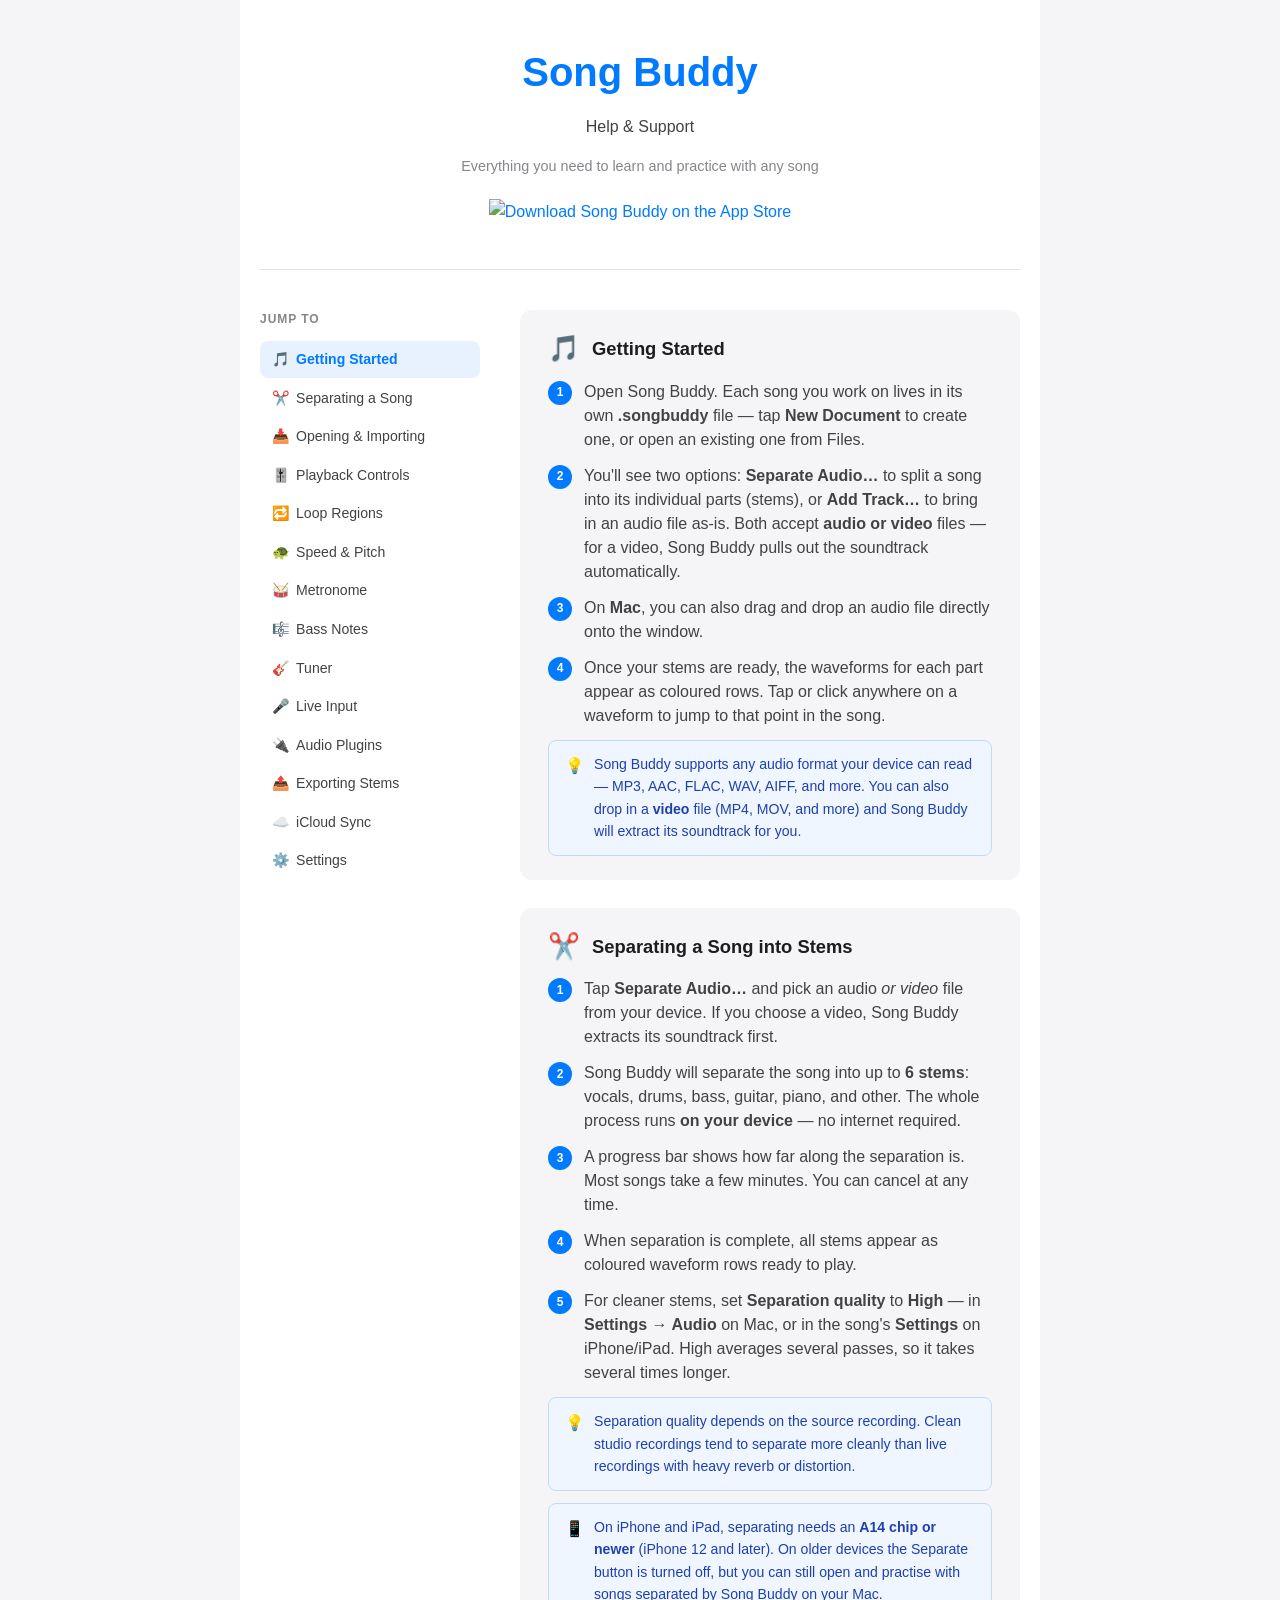
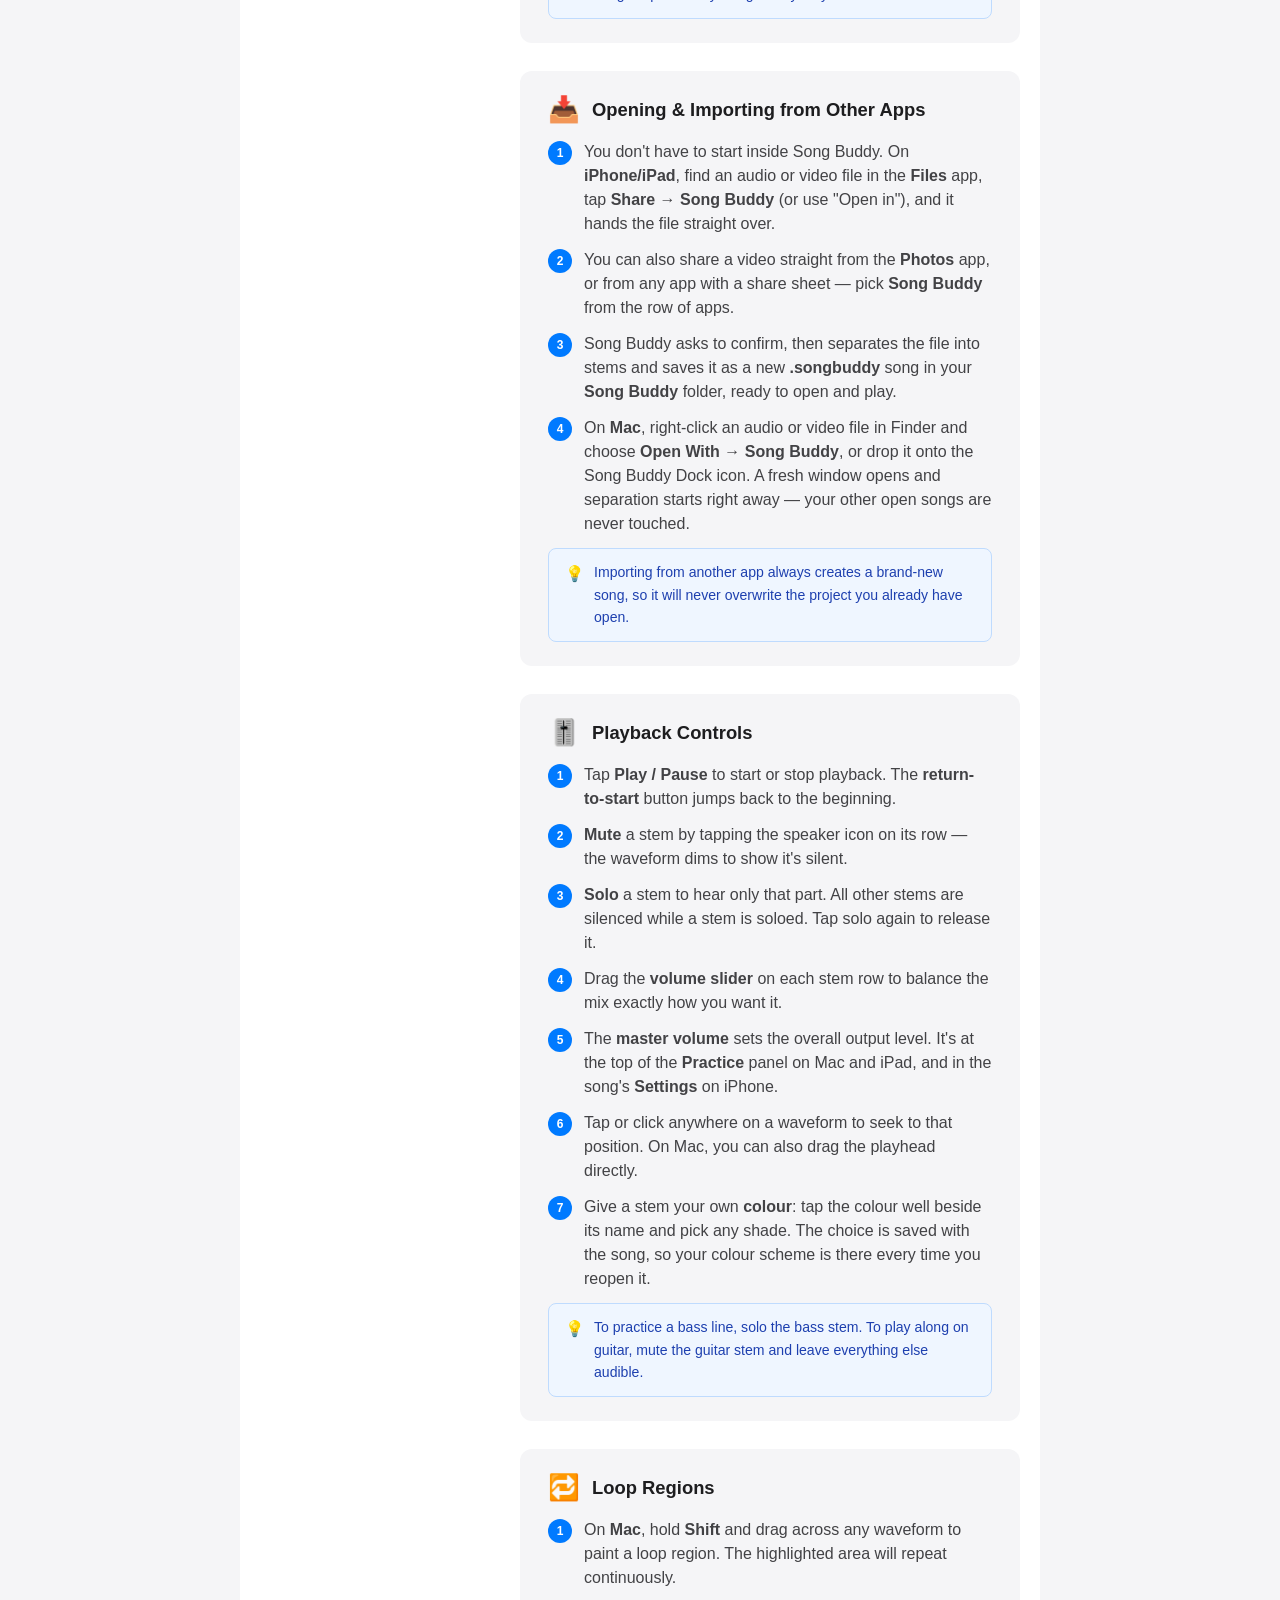
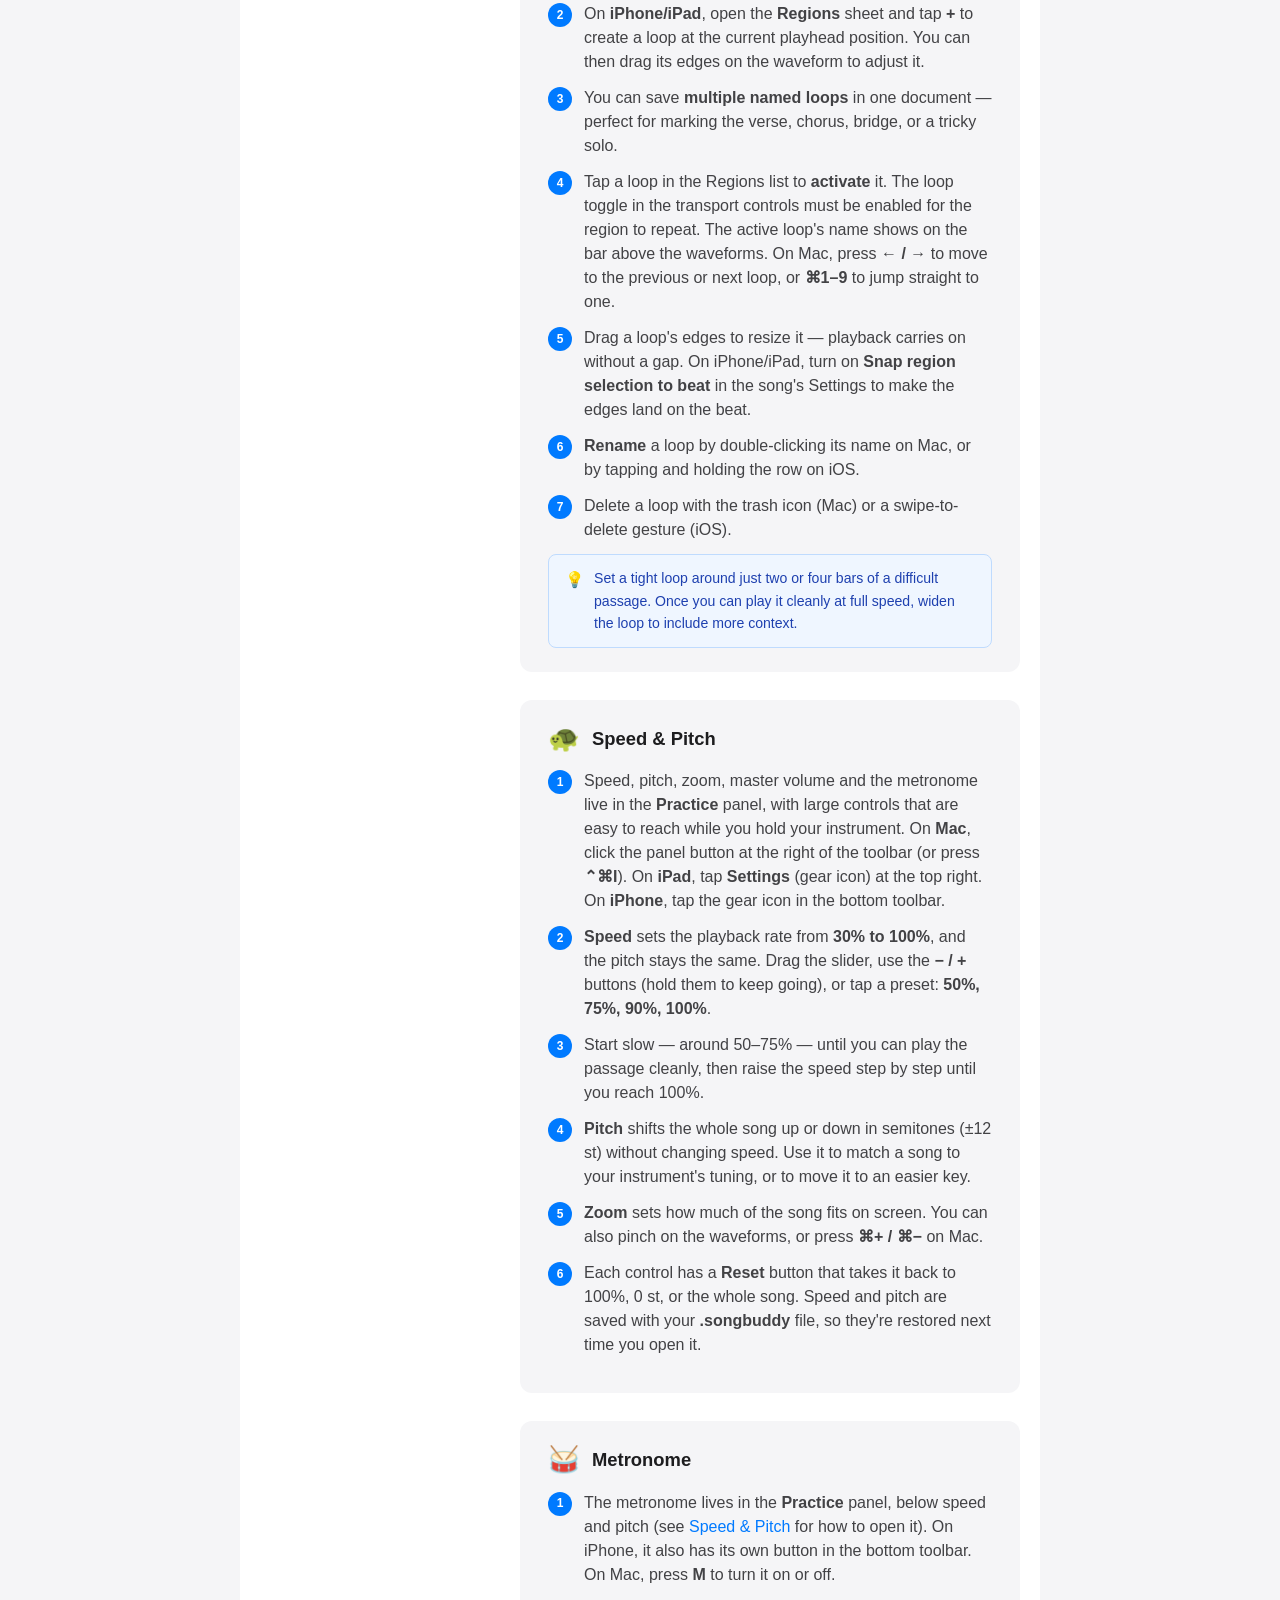
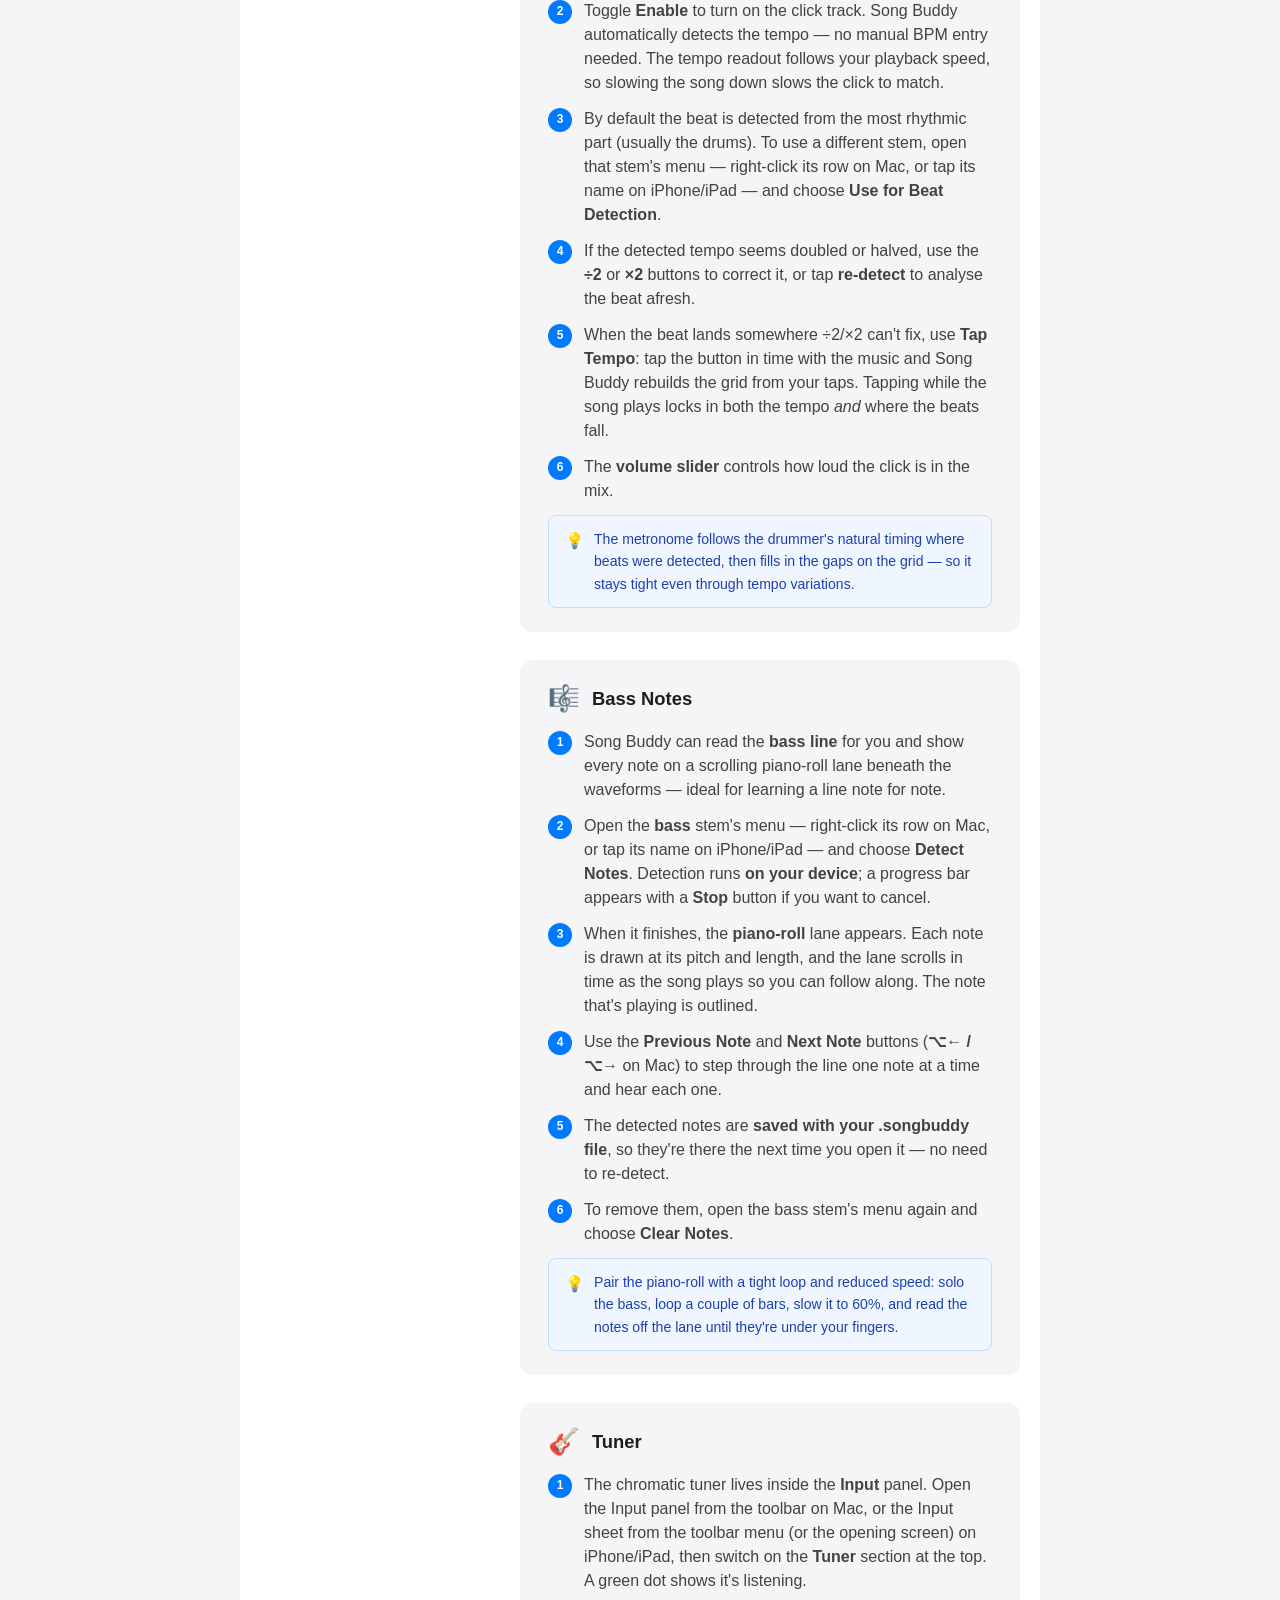
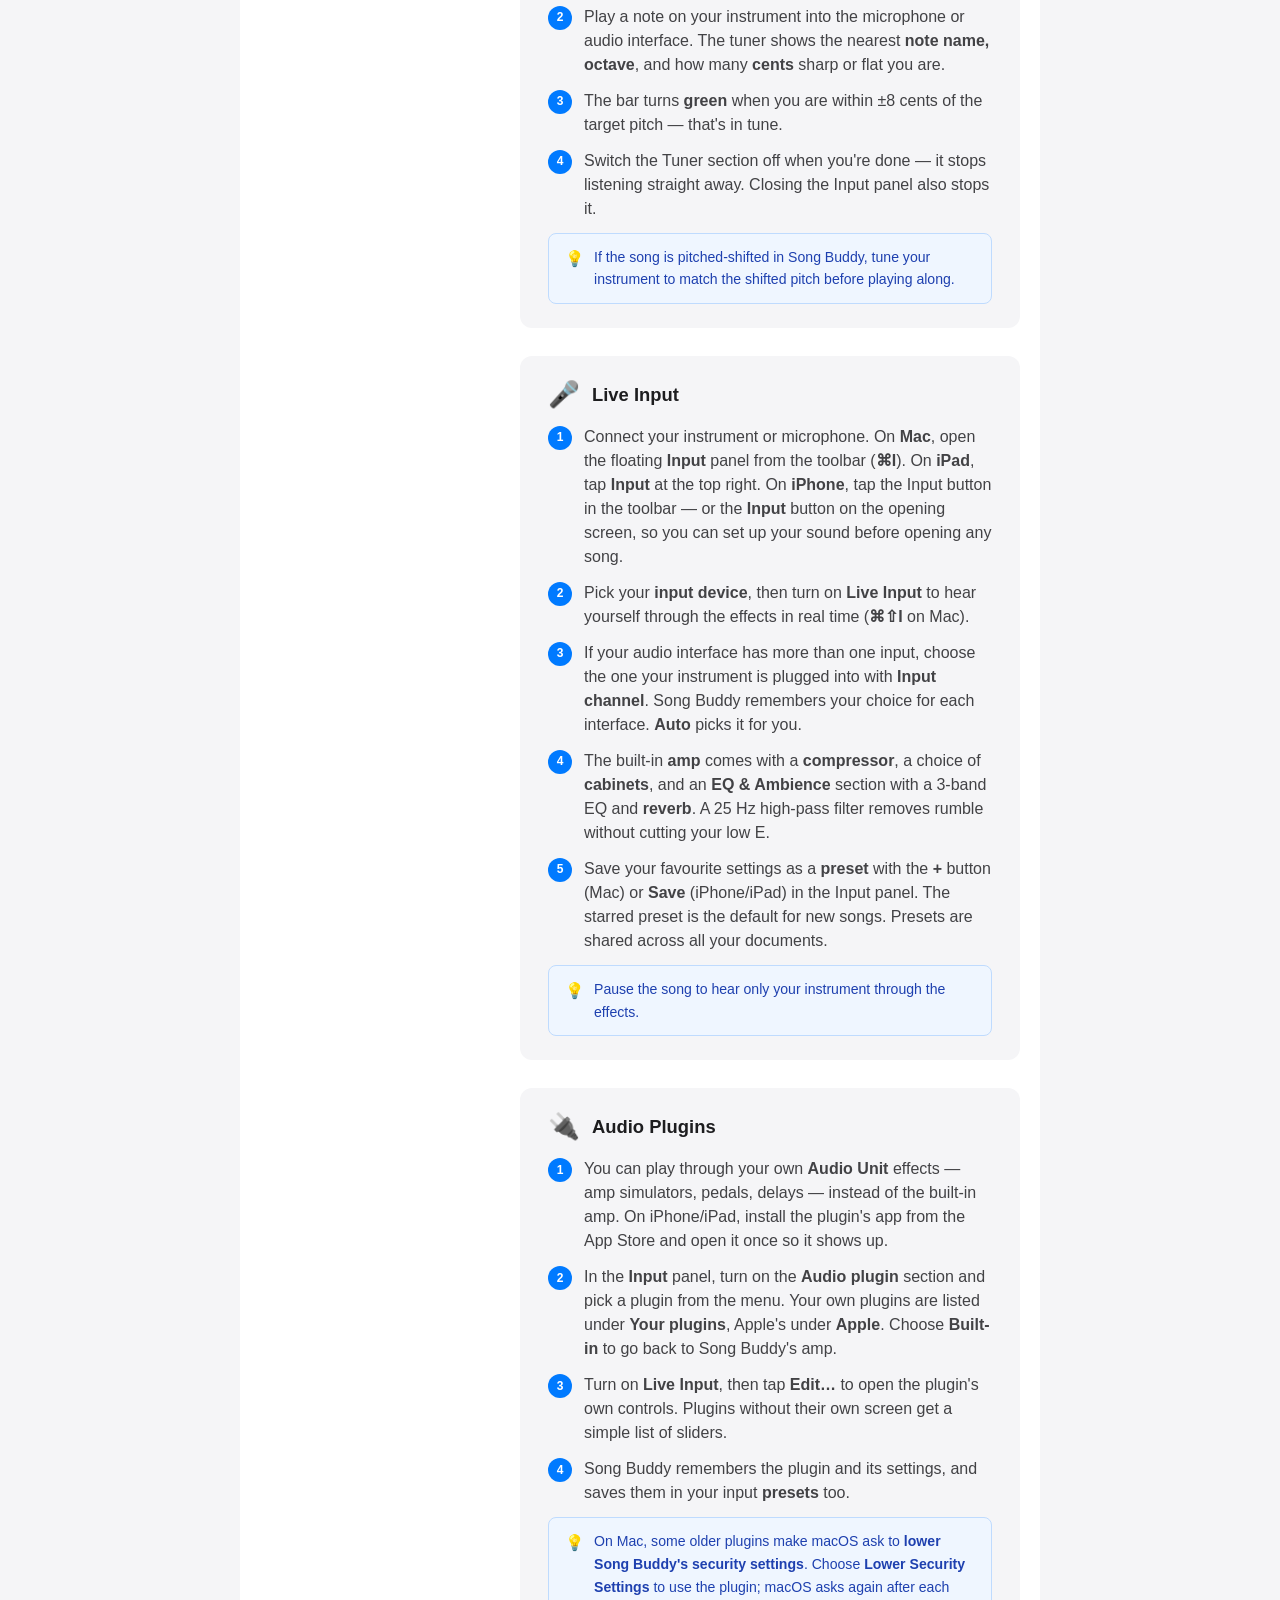
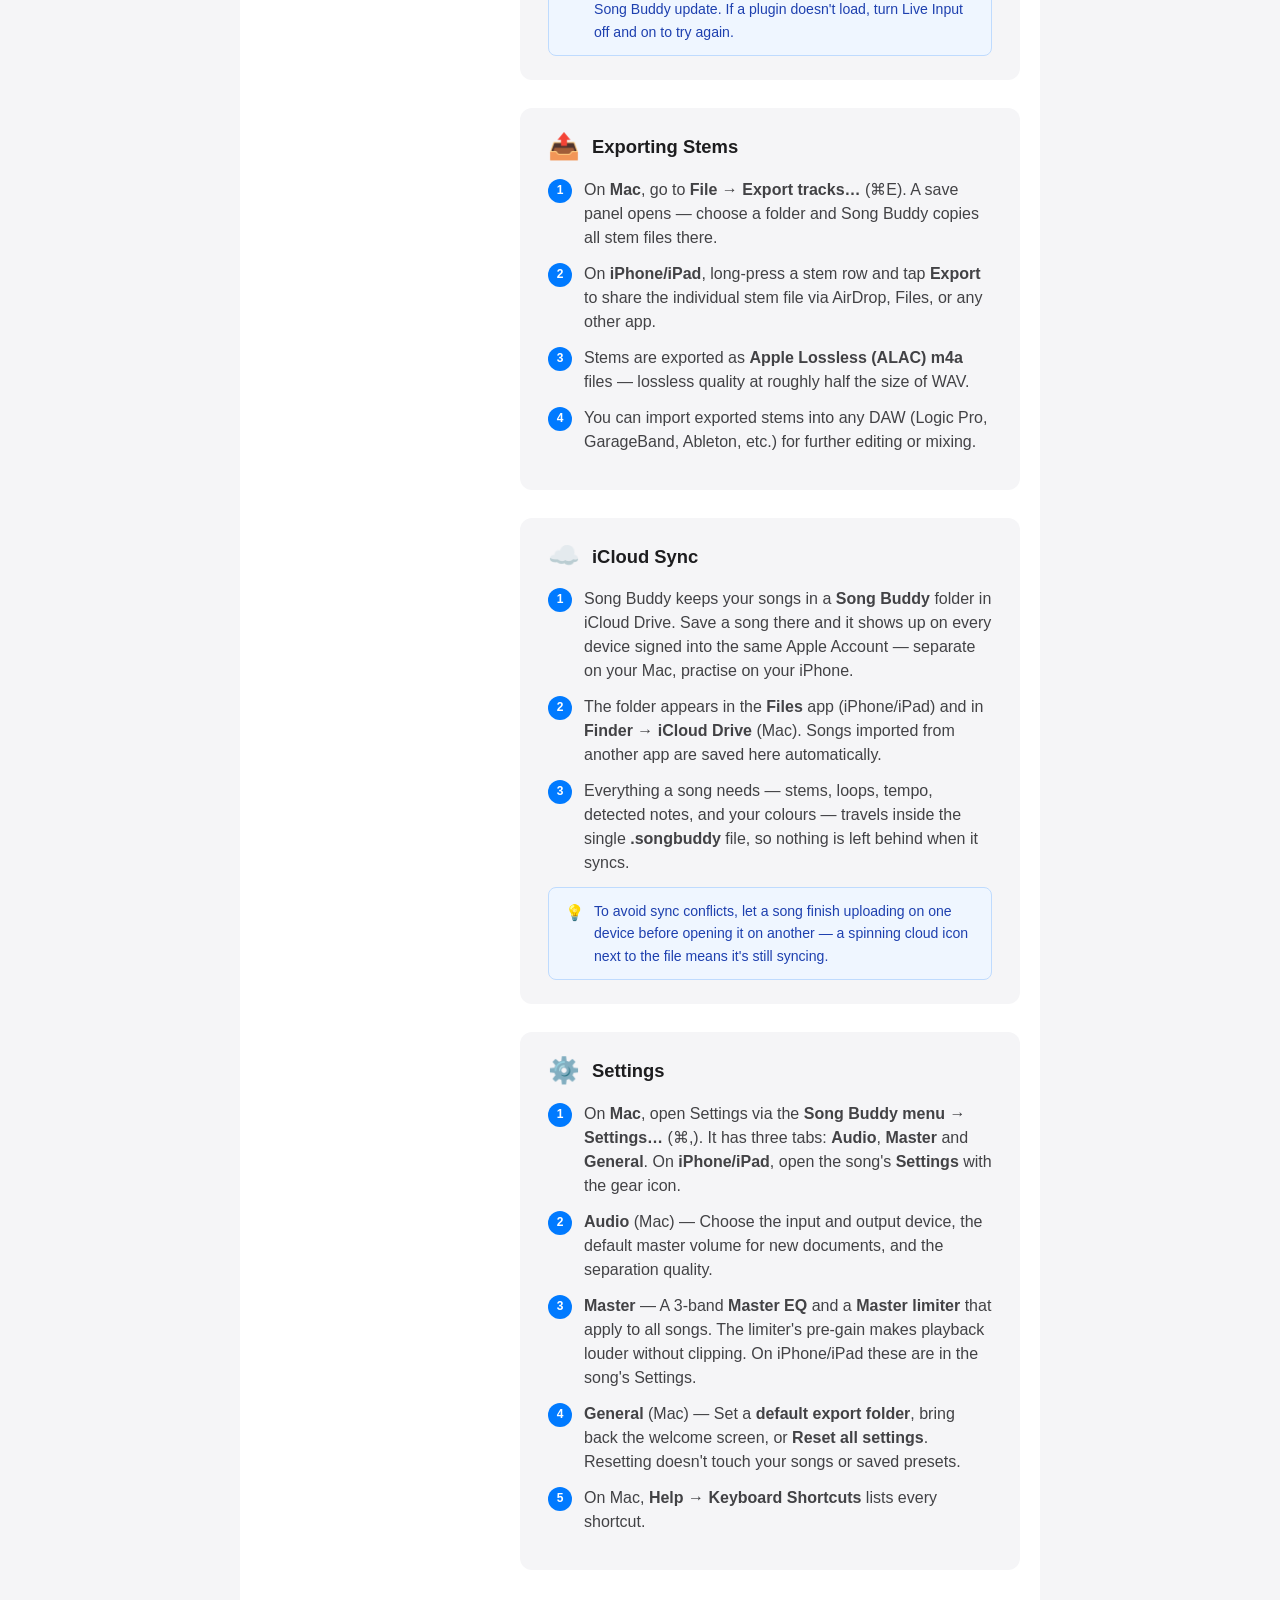
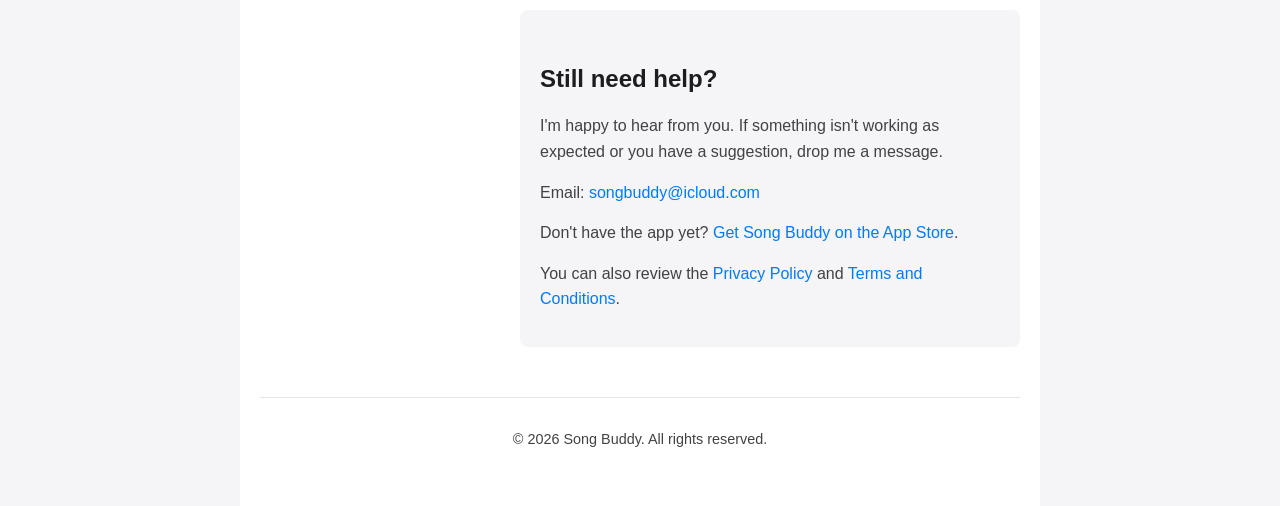
==== commit d748f36b: "Update help site for 1.7.0–1.13.0 features Practice panel (speed presets, −/+ buttons, zoom, reset)," ====
--- a/index.html
+++ b/index.html
@@ -40,6 +40,7 @@
                     <a href="#notes"><span class="nav-icon">🎼</span>Bass Notes</a>
                     <a href="#tuner"><span class="nav-icon">🎸</span>Tuner</a>
                     <a href="#live-input"><span class="nav-icon">🎤</span>Live Input</a>
+                    <a href="#plugins"><span class="nav-icon">🔌</span>Audio Plugins</a>
                     <a href="#exporting"><span class="nav-icon">📤</span>Exporting Stems</a>
                     <a href="#icloud"><span class="nav-icon">☁️</span>iCloud Sync</a>
                     <a href="#settings"><span class="nav-icon">⚙️</span>Settings</a>
@@ -102,10 +103,18 @@
                             <span class="step-num">4</span>
                             <span class="step-text">When separation is complete, all stems appear as coloured waveform rows ready to play.</span>
                         </li>
+                        <li>
+                            <span class="step-num">5</span>
+                            <span class="step-text">For cleaner stems, set <strong>Separation quality</strong> to <strong>High</strong> — in <strong>Settings → Audio</strong> on Mac, or in the song's <strong>Settings</strong> on iPhone/iPad. High averages several passes, so it takes several times longer.</span>
+                        </li>
                     </ol>
                     <div class="tip-callout">
                         <span class="tip-callout-icon">💡</span>
                         <span>Separation quality depends on the source recording. Clean studio recordings tend to separate more cleanly than live recordings with heavy reverb or distortion.</span>
+                    </div>
+                    <div class="tip-callout">
+                        <span class="tip-callout-icon">📱</span>
+                        <span>On iPhone and iPad, separating needs an <strong>A14 chip or newer</strong> (iPhone 12 and later). On older devices the Separate button is turned off, but you can still open and practise with songs separated by Song Buddy on your Mac.</span>
                     </div>
                 </section>
 
@@ -164,7 +173,7 @@
                         </li>
                         <li>
                             <span class="step-num">5</span>
-                            <span class="step-text">The <strong>master volume</strong> control (speaker icon in the toolbar on Mac, or the Master sheet on iOS) adjusts the overall output level.</span>
+                            <span class="step-text">The <strong>master volume</strong> sets the overall output level. It's at the top of the <strong>Practice</strong> panel on Mac and iPad, and in the song's <strong>Settings</strong> on iPhone.</span>
                         </li>
                         <li>
                             <span class="step-num">6</span>
@@ -202,14 +211,18 @@
                         </li>
                         <li>
                             <span class="step-num">4</span>
-                            <span class="step-text">Tap a loop in the Regions list to <strong>activate</strong> it. The loop toggle in the transport controls must be enabled for the region to repeat.</span>
-                        </li>
-                        <li>
-                            <span class="step-num">5</span>
+                            <span class="step-text">Tap a loop in the Regions list to <strong>activate</strong> it. The loop toggle in the transport controls must be enabled for the region to repeat. The active loop's name shows on the bar above the waveforms. On Mac, press <strong>← / →</strong> to move to the previous or next loop, or <strong>⌘1–9</strong> to jump straight to one.</span>
+                        </li>
+                        <li>
+                            <span class="step-num">5</span>
+                            <span class="step-text">Drag a loop's edges to resize it — playback carries on without a gap. On iPhone/iPad, turn on <strong>Snap region selection to beat</strong> in the song's Settings to make the edges land on the beat.</span>
+                        </li>
+                        <li>
+                            <span class="step-num">6</span>
                             <span class="step-text"><strong>Rename</strong> a loop by double-clicking its name on Mac, or by tapping and holding the row on iOS.</span>
                         </li>
                         <li>
-                            <span class="step-num">6</span>
+                            <span class="step-num">7</span>
                             <span class="step-text">Delete a loop with the trash icon (Mac) or a swipe-to-delete gesture (iOS).</span>
                         </li>
                     </ol>
@@ -228,19 +241,27 @@
                     <ol class="steps">
                         <li>
                             <span class="step-num">1</span>
-                            <span class="step-text">The <strong>Speed</strong> slider lives in the <strong>Practice</strong> panel — click the tempo button at the bottom of the window on Mac, or tap the gear icon in the bottom toolbar on iPhone/iPad. It sets playback rate from <strong>30% to 100%</strong>, and the pitch stays the same regardless of speed.</span>
-                        </li>
-                        <li>
-                            <span class="step-num">2</span>
-                            <span class="step-text">Start slow — around 50–60% — until you can play the passage cleanly, then gradually raise the speed until you reach 100%.</span>
-                        </li>
-                        <li>
-                            <span class="step-num">3</span>
-                            <span class="step-text">The <strong>Pitch</strong> stepper shifts the entire song up or down in semitones (±12 st) without affecting speed. Use this to match a song to your instrument's tuning, or to transpose a key for easier fingering.</span>
-                        </li>
-                        <li>
-                            <span class="step-num">4</span>
-                            <span class="step-text">Both settings are saved with your <strong>.songbuddy</strong> file so they are restored next time you open it.</span>
+                            <span class="step-text">Speed, pitch, zoom, master volume and the metronome live in the <strong>Practice</strong> panel, with large controls that are easy to reach while you hold your instrument. On <strong>Mac</strong>, click the panel button at the right of the toolbar (or press <strong>⌃⌘I</strong>). On <strong>iPad</strong>, tap <strong>Settings</strong> (gear icon) at the top right. On <strong>iPhone</strong>, tap the gear icon in the bottom toolbar.</span>
+                        </li>
+                        <li>
+                            <span class="step-num">2</span>
+                            <span class="step-text"><strong>Speed</strong> sets the playback rate from <strong>30% to 100%</strong>, and the pitch stays the same. Drag the slider, use the <strong>− / +</strong> buttons (hold them to keep going), or tap a preset: <strong>50%, 75%, 90%, 100%</strong>.</span>
+                        </li>
+                        <li>
+                            <span class="step-num">3</span>
+                            <span class="step-text">Start slow — around 50–75% — until you can play the passage cleanly, then raise the speed step by step until you reach 100%.</span>
+                        </li>
+                        <li>
+                            <span class="step-num">4</span>
+                            <span class="step-text"><strong>Pitch</strong> shifts the whole song up or down in semitones (±12 st) without changing speed. Use it to match a song to your instrument's tuning, or to move it to an easier key.</span>
+                        </li>
+                        <li>
+                            <span class="step-num">5</span>
+                            <span class="step-text"><strong>Zoom</strong> sets how much of the song fits on screen. You can also pinch on the waveforms, or press <strong>⌘+ / ⌘−</strong> on Mac.</span>
+                        </li>
+                        <li>
+                            <span class="step-num">6</span>
+                            <span class="step-text">Each control has a <strong>Reset</strong> button that takes it back to 100%, 0 st, or the whole song. Speed and pitch are saved with your <strong>.songbuddy</strong> file, so they're restored next time you open it.</span>
                         </li>
                     </ol>
                 </section>
@@ -254,7 +275,7 @@
                     <ol class="steps">
                         <li>
                             <span class="step-num">1</span>
-                            <span class="step-text">The metronome lives in the <strong>Practice</strong> panel, alongside speed and pitch. On <strong>Mac</strong>, click the tempo button at the bottom of the window; on <strong>iPhone/iPad</strong>, tap the gear icon in the bottom toolbar.</span>
+                            <span class="step-text">The metronome lives in the <strong>Practice</strong> panel, below speed and pitch (see <a href="#speed-pitch">Speed &amp; Pitch</a> for how to open it). On iPhone, it also has its own button in the bottom toolbar. On Mac, press <strong>M</strong> to turn it on or off.</span>
                         </li>
                         <li>
                             <span class="step-num">2</span>
@@ -300,14 +321,18 @@
                         </li>
                         <li>
                             <span class="step-num">3</span>
-                            <span class="step-text">When it finishes, the <strong>piano-roll</strong> lane appears. Each note is drawn at its pitch and length, and the lane scrolls in time as the song plays so you can follow along.</span>
-                        </li>
-                        <li>
-                            <span class="step-num">4</span>
+                            <span class="step-text">When it finishes, the <strong>piano-roll</strong> lane appears. Each note is drawn at its pitch and length, and the lane scrolls in time as the song plays so you can follow along. The note that's playing is outlined.</span>
+                        </li>
+                        <li>
+                            <span class="step-num">4</span>
+                            <span class="step-text">Use the <strong>Previous Note</strong> and <strong>Next Note</strong> buttons (<strong>⌥← / ⌥→</strong> on Mac) to step through the line one note at a time and hear each one.</span>
+                        </li>
+                        <li>
+                            <span class="step-num">5</span>
                             <span class="step-text">The detected notes are <strong>saved with your .songbuddy file</strong>, so they're there the next time you open it — no need to re-detect.</span>
                         </li>
                         <li>
-                            <span class="step-num">5</span>
+                            <span class="step-num">6</span>
                             <span class="step-text">To remove them, open the bass stem's menu again and choose <strong>Clear Notes</strong>.</span>
                         </li>
                     </ol>
@@ -356,28 +381,58 @@
                     <ol class="steps">
                         <li>
                             <span class="step-num">1</span>
-                            <span class="step-text">Connect your instrument or microphone. On <strong>Mac</strong>, open the floating <strong>Input</strong> panel from the toolbar. On <strong>iPhone/iPad</strong>, tap the Input option from the toolbar menu — or from the <strong>Input</strong> button on the opening screen, so you can set up and monitor your sound before opening any song.</span>
-                        </li>
-                        <li>
-                            <span class="step-num">2</span>
-                            <span class="step-text">Select your <strong>input device</strong> from the picker at the top. Enable <strong>Monitoring</strong> to hear yourself through the FX chain in real time.</span>
-                        </li>
-                        <li>
-                            <span class="step-num">3</span>
-                            <span class="step-text">The built-in <strong>amp section</strong> gives you a 3-band tone stack (bass, mid, treble), a compressor, and a choice of cabinet simulations — from a clean 1×12 to a closed-back 4×12.</span>
-                        </li>
-                        <li>
-                            <span class="step-num">4</span>
-                            <span class="step-text">Add <strong>reverb</strong> with the Reverb knob to place yourself in a room alongside the track.</span>
-                        </li>
-                        <li>
-                            <span class="step-num">5</span>
-                            <span class="step-text">Save your favourite settings as a <strong>preset</strong> using the + button at the bottom of the Input panel. Presets are shared across all your documents.</span>
-                        </li>
-                    </ol>
-                    <div class="tip-callout">
-                        <span class="tip-callout-icon">💡</span>
-                        <span>Use <strong>Test with file…</strong> in the Input panel to audition your amp and effect settings through a chosen audio file — useful when you don't have your instrument plugged in.</span>
+                            <span class="step-text">Connect your instrument or microphone. On <strong>Mac</strong>, open the floating <strong>Input</strong> panel from the toolbar (<strong>⌘I</strong>). On <strong>iPad</strong>, tap <strong>Input</strong> at the top right. On <strong>iPhone</strong>, tap the Input button in the toolbar — or the <strong>Input</strong> button on the opening screen, so you can set up your sound before opening any song.</span>
+                        </li>
+                        <li>
+                            <span class="step-num">2</span>
+                            <span class="step-text">Pick your <strong>input device</strong>, then turn on <strong>Live Input</strong> to hear yourself through the effects in real time (<strong>⌘⇧I</strong> on Mac).</span>
+                        </li>
+                        <li>
+                            <span class="step-num">3</span>
+                            <span class="step-text">If your audio interface has more than one input, choose the one your instrument is plugged into with <strong>Input channel</strong>. Song Buddy remembers your choice for each interface. <strong>Auto</strong> picks it for you.</span>
+                        </li>
+                        <li>
+                            <span class="step-num">4</span>
+                            <span class="step-text">The built-in <strong>amp</strong> comes with a <strong>compressor</strong>, a choice of <strong>cabinets</strong>, and an <strong>EQ &amp; Ambience</strong> section with a 3-band EQ and <strong>reverb</strong>. A 25 Hz high-pass filter removes rumble without cutting your low E.</span>
+                        </li>
+                        <li>
+                            <span class="step-num">5</span>
+                            <span class="step-text">Save your favourite settings as a <strong>preset</strong> with the <strong>+</strong> button (Mac) or <strong>Save</strong> (iPhone/iPad) in the Input panel. The starred preset is the default for new songs. Presets are shared across all your documents.</span>
+                        </li>
+                    </ol>
+                    <div class="tip-callout">
+                        <span class="tip-callout-icon">💡</span>
+                        <span>Pause the song to hear only your instrument through the effects.</span>
+                    </div>
+                </section>
+
+                <!-- 9b. Audio Plugins -->
+                <section id="plugins" class="topic-card">
+                    <div class="topic-header">
+                        <span class="topic-icon">🔌</span>
+                        <h2 class="topic-title">Audio Plugins</h2>
+                    </div>
+                    <ol class="steps">
+                        <li>
+                            <span class="step-num">1</span>
+                            <span class="step-text">You can play through your own <strong>Audio Unit</strong> effects — amp simulators, pedals, delays — instead of the built-in amp. On iPhone/iPad, install the plugin's app from the App Store and open it once so it shows up.</span>
+                        </li>
+                        <li>
+                            <span class="step-num">2</span>
+                            <span class="step-text">In the <strong>Input</strong> panel, turn on the <strong>Audio plugin</strong> section and pick a plugin from the menu. Your own plugins are listed under <strong>Your plugins</strong>, Apple's under <strong>Apple</strong>. Choose <strong>Built-in</strong> to go back to Song Buddy's amp.</span>
+                        </li>
+                        <li>
+                            <span class="step-num">3</span>
+                            <span class="step-text">Turn on <strong>Live Input</strong>, then tap <strong>Edit…</strong> to open the plugin's own controls. Plugins without their own screen get a simple list of sliders.</span>
+                        </li>
+                        <li>
+                            <span class="step-num">4</span>
+                            <span class="step-text">Song Buddy remembers the plugin and its settings, and saves them in your input <strong>presets</strong> too.</span>
+                        </li>
+                    </ol>
+                    <div class="tip-callout">
+                        <span class="tip-callout-icon">💡</span>
+                        <span>On Mac, some older plugins make macOS ask to <strong>lower Song Buddy's security settings</strong>. Choose <strong>Lower Security Settings</strong> to use the plugin; macOS asks again after each Song Buddy update. If a plugin doesn't load, turn Live Input off and on to try again.</span>
                     </div>
                 </section>
 
@@ -442,23 +497,23 @@
                     <ol class="steps">
                         <li>
                             <span class="step-num">1</span>
-                            <span class="step-text">On <strong>Mac</strong>, open Settings via the <strong>Song Buddy menu → Settings…</strong> (⌘,). On <strong>iPhone/iPad</strong>, settings are accessible from the toolbar menu inside each document.</span>
-                        </li>
-                        <li>
-                            <span class="step-num">2</span>
-                            <span class="step-text"><strong>Default export folder</strong> (Mac) — Choose a folder that Song Buddy will open automatically when you export tracks, so you don't have to navigate every time.</span>
-                        </li>
-                        <li>
-                            <span class="step-num">3</span>
-                            <span class="step-text"><strong>Audio input / output device</strong> (Mac) — Choose which interface Song Buddy uses for playback and for the live input chain.</span>
-                        </li>
-                        <li>
-                            <span class="step-num">4</span>
-                            <span class="step-text"><strong>Default master volume</strong> — Sets the starting volume for new documents.</span>
-                        </li>
-                        <li>
-                            <span class="step-num">5</span>
-                            <span class="step-text"><strong>Show welcome screen again</strong> — Brings back the intro guide shown on first launch.</span>
+                            <span class="step-text">On <strong>Mac</strong>, open Settings via the <strong>Song Buddy menu → Settings…</strong> (⌘,). It has three tabs: <strong>Audio</strong>, <strong>Master</strong> and <strong>General</strong>. On <strong>iPhone/iPad</strong>, open the song's <strong>Settings</strong> with the gear icon.</span>
+                        </li>
+                        <li>
+                            <span class="step-num">2</span>
+                            <span class="step-text"><strong>Audio</strong> (Mac) — Choose the input and output device, the default master volume for new documents, and the separation quality.</span>
+                        </li>
+                        <li>
+                            <span class="step-num">3</span>
+                            <span class="step-text"><strong>Master</strong> — A 3-band <strong>Master EQ</strong> and a <strong>Master limiter</strong> that apply to all songs. The limiter's pre-gain makes playback louder without clipping. On iPhone/iPad these are in the song's Settings.</span>
+                        </li>
+                        <li>
+                            <span class="step-num">4</span>
+                            <span class="step-text"><strong>General</strong> (Mac) — Set a <strong>default export folder</strong>, bring back the welcome screen, or <strong>Reset all settings</strong>. Resetting doesn't touch your songs or saved presets.</span>
+                        </li>
+                        <li>
+                            <span class="step-num">5</span>
+                            <span class="step-text">On Mac, <strong>Help → Keyboard Shortcuts</strong> lists every shortcut.</span>
                         </li>
                     </ol>
                 </section>
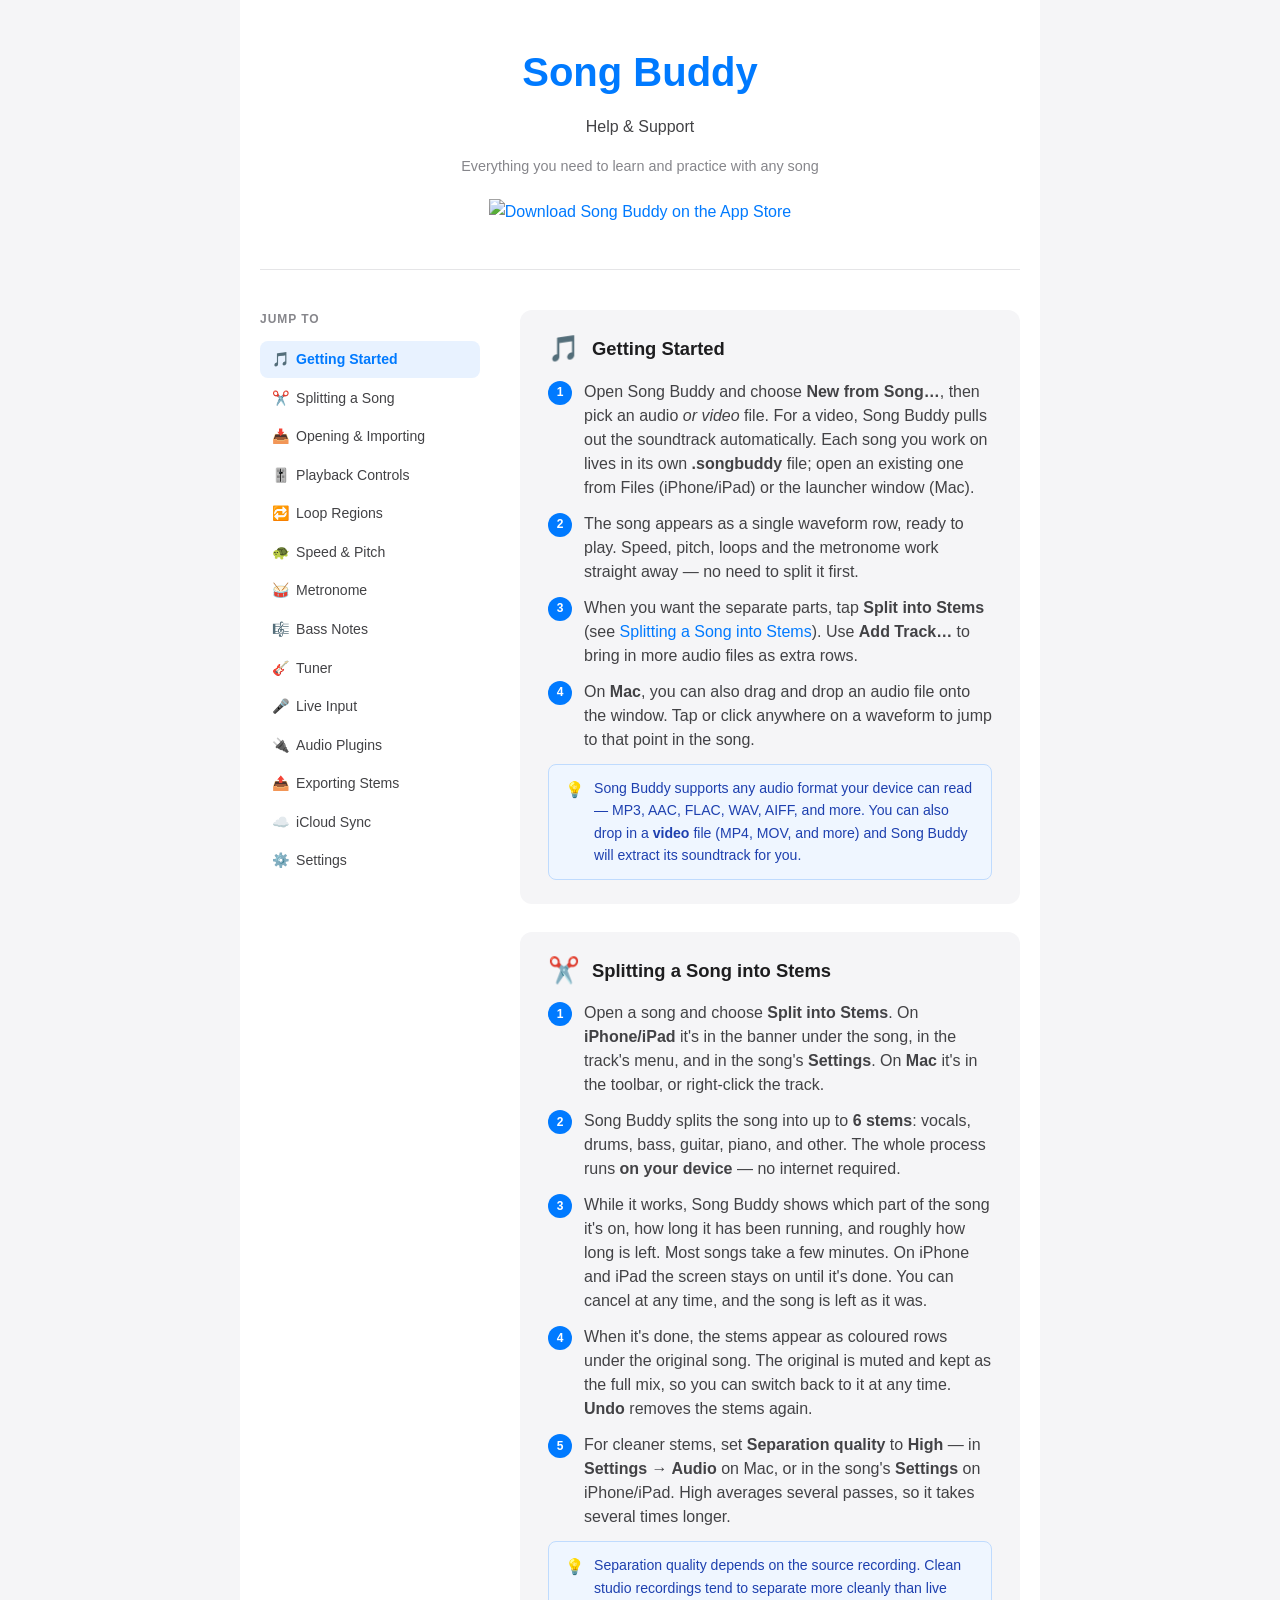
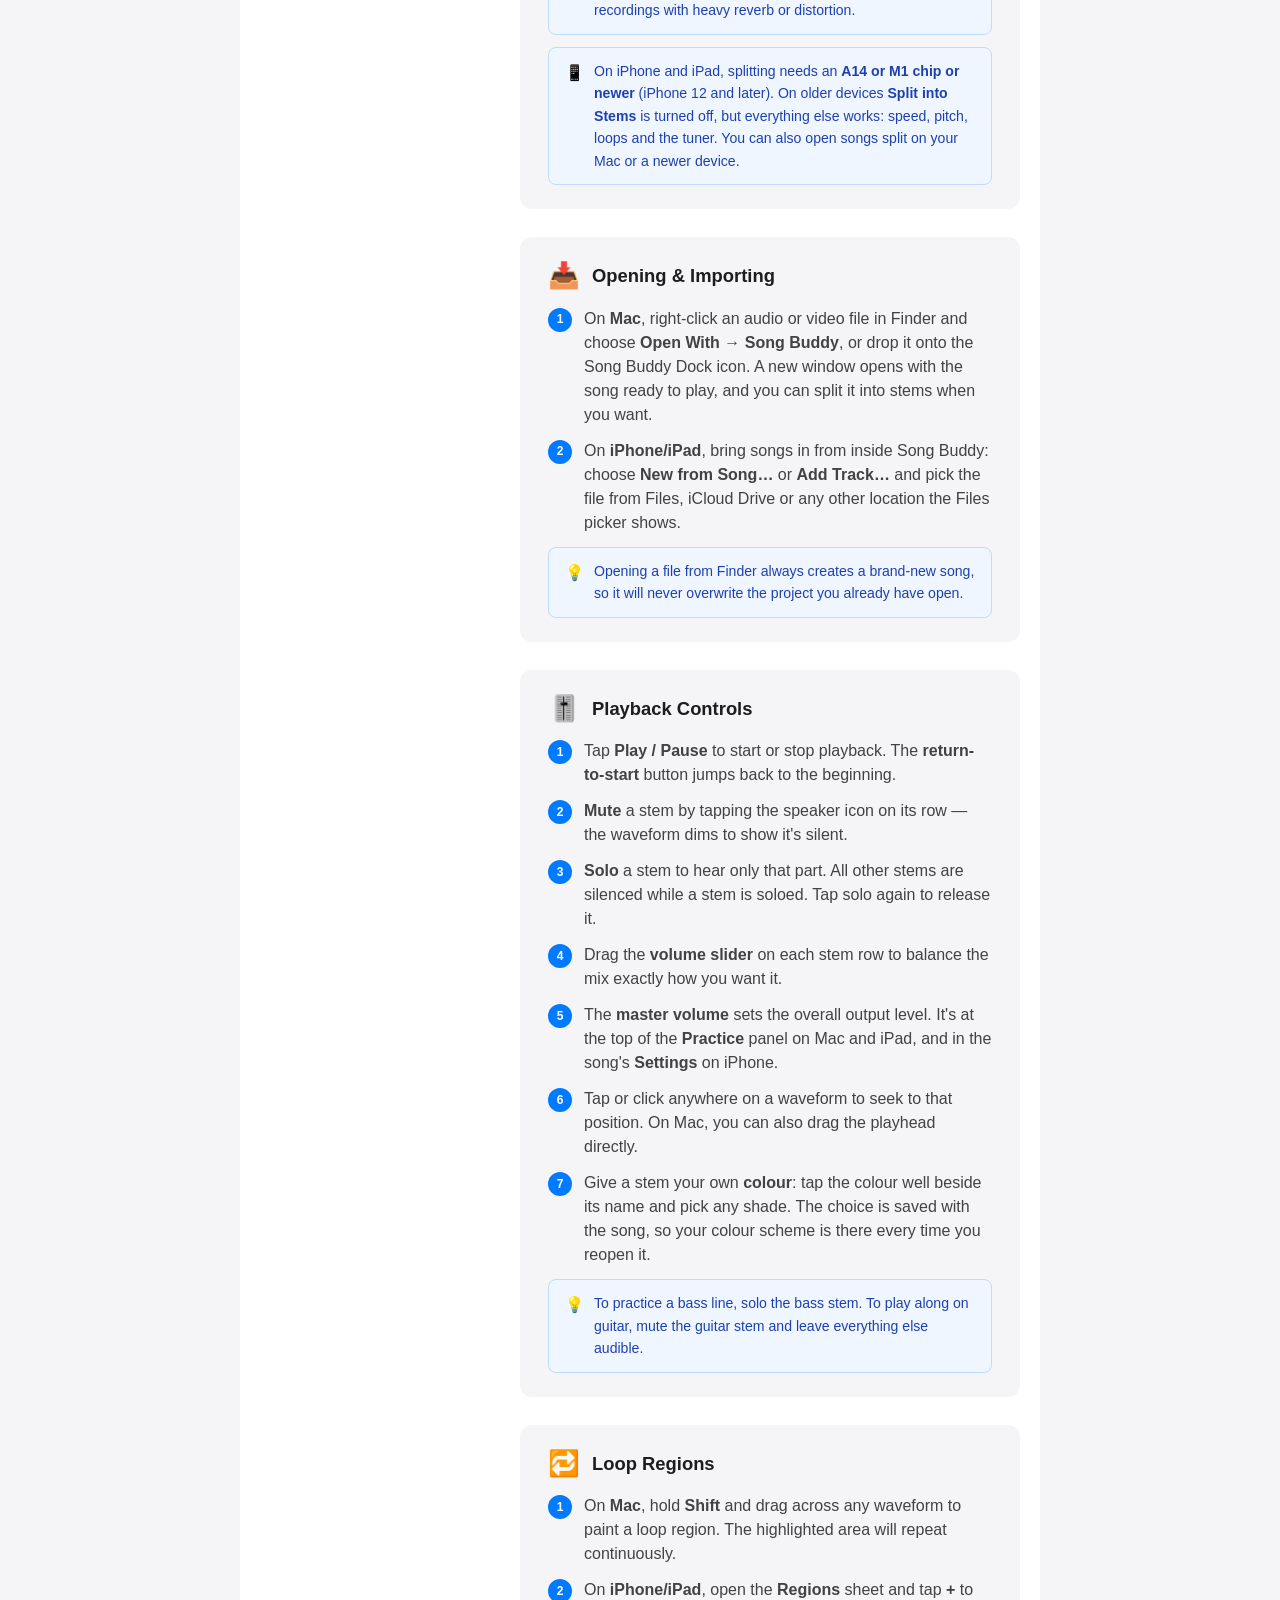
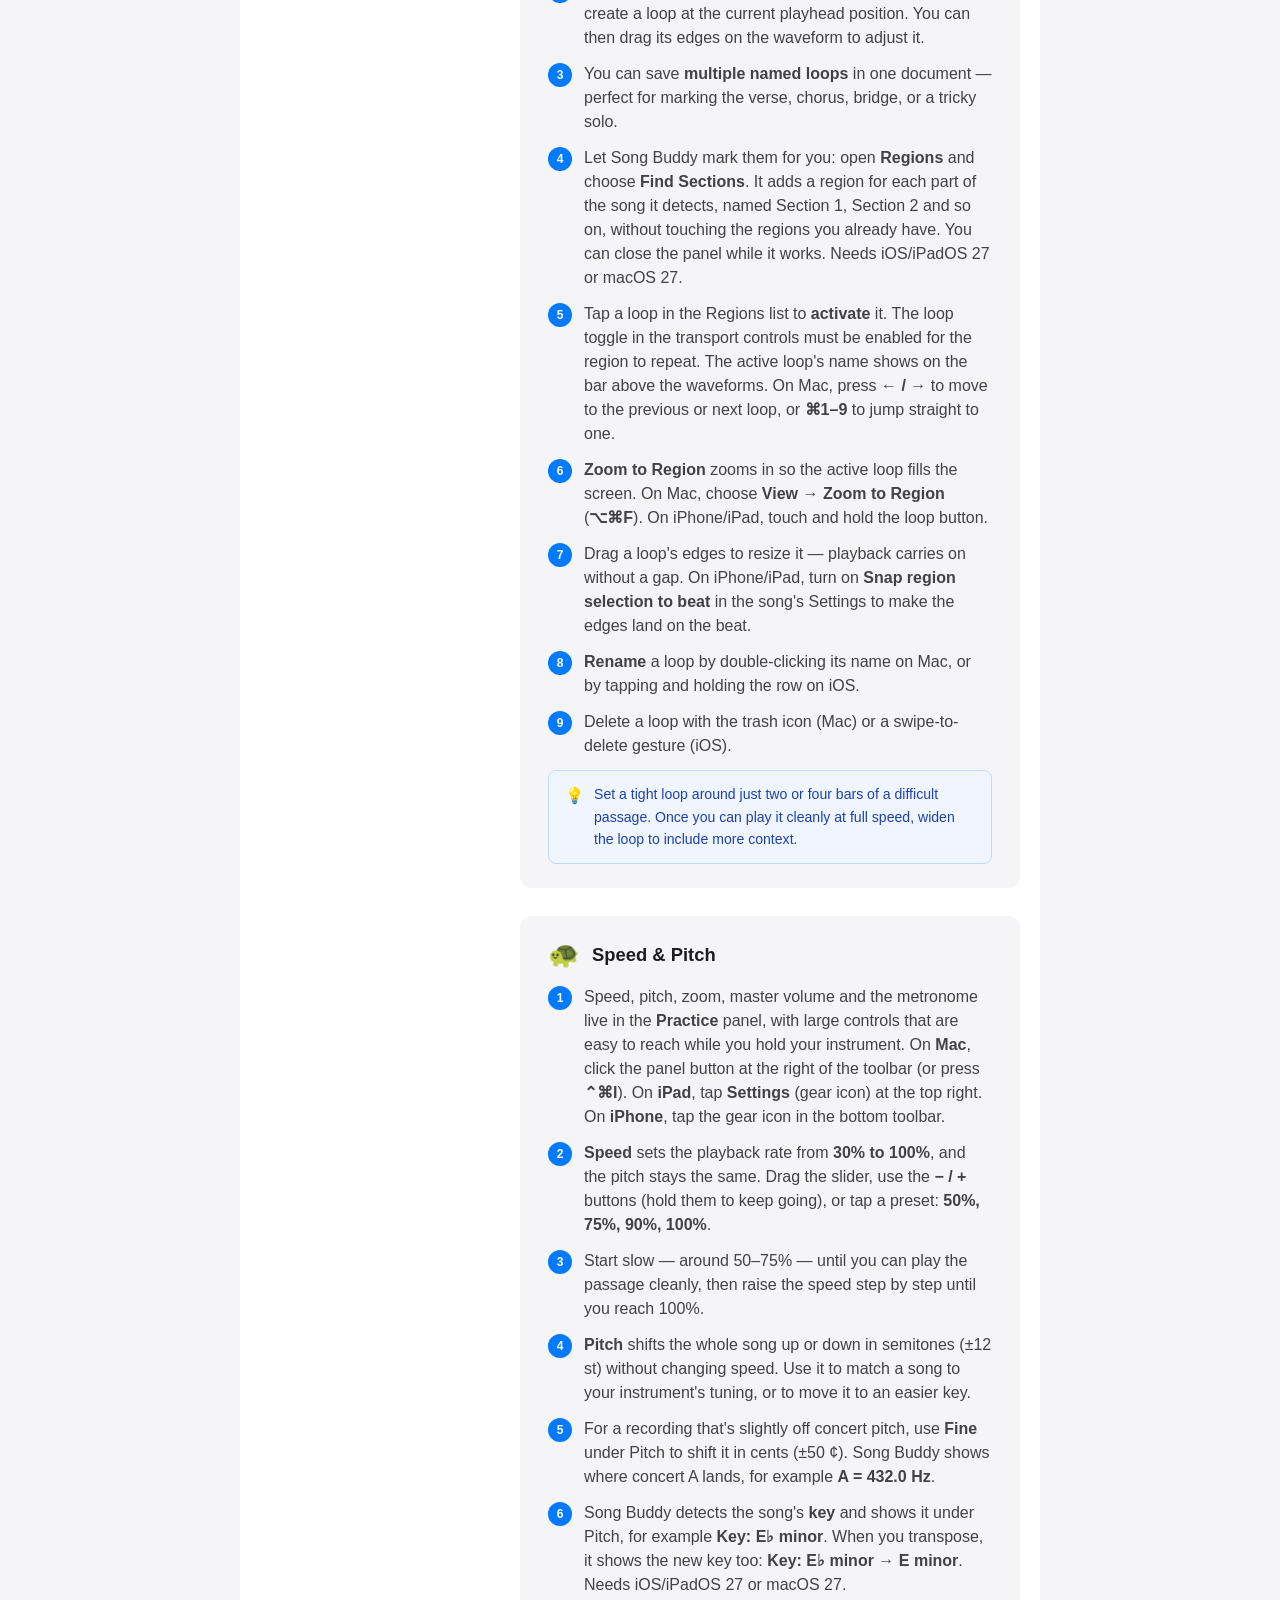
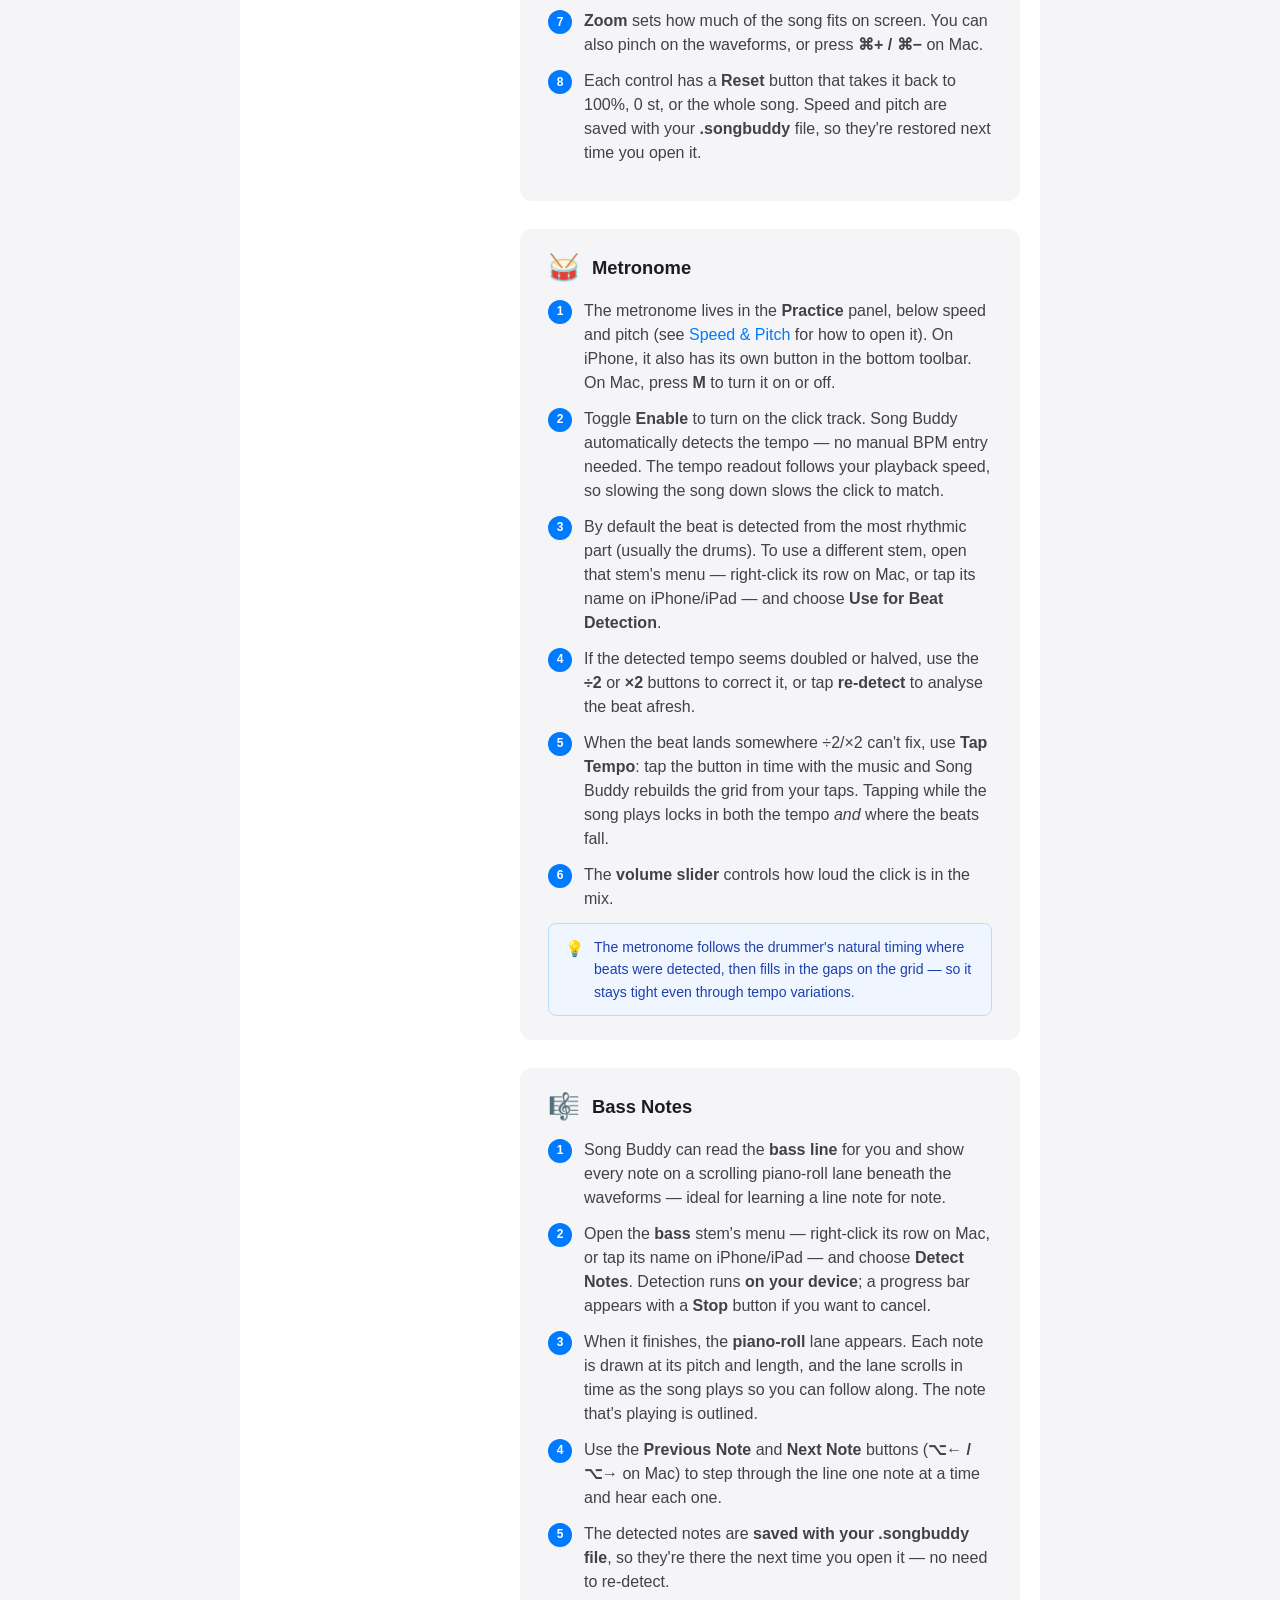
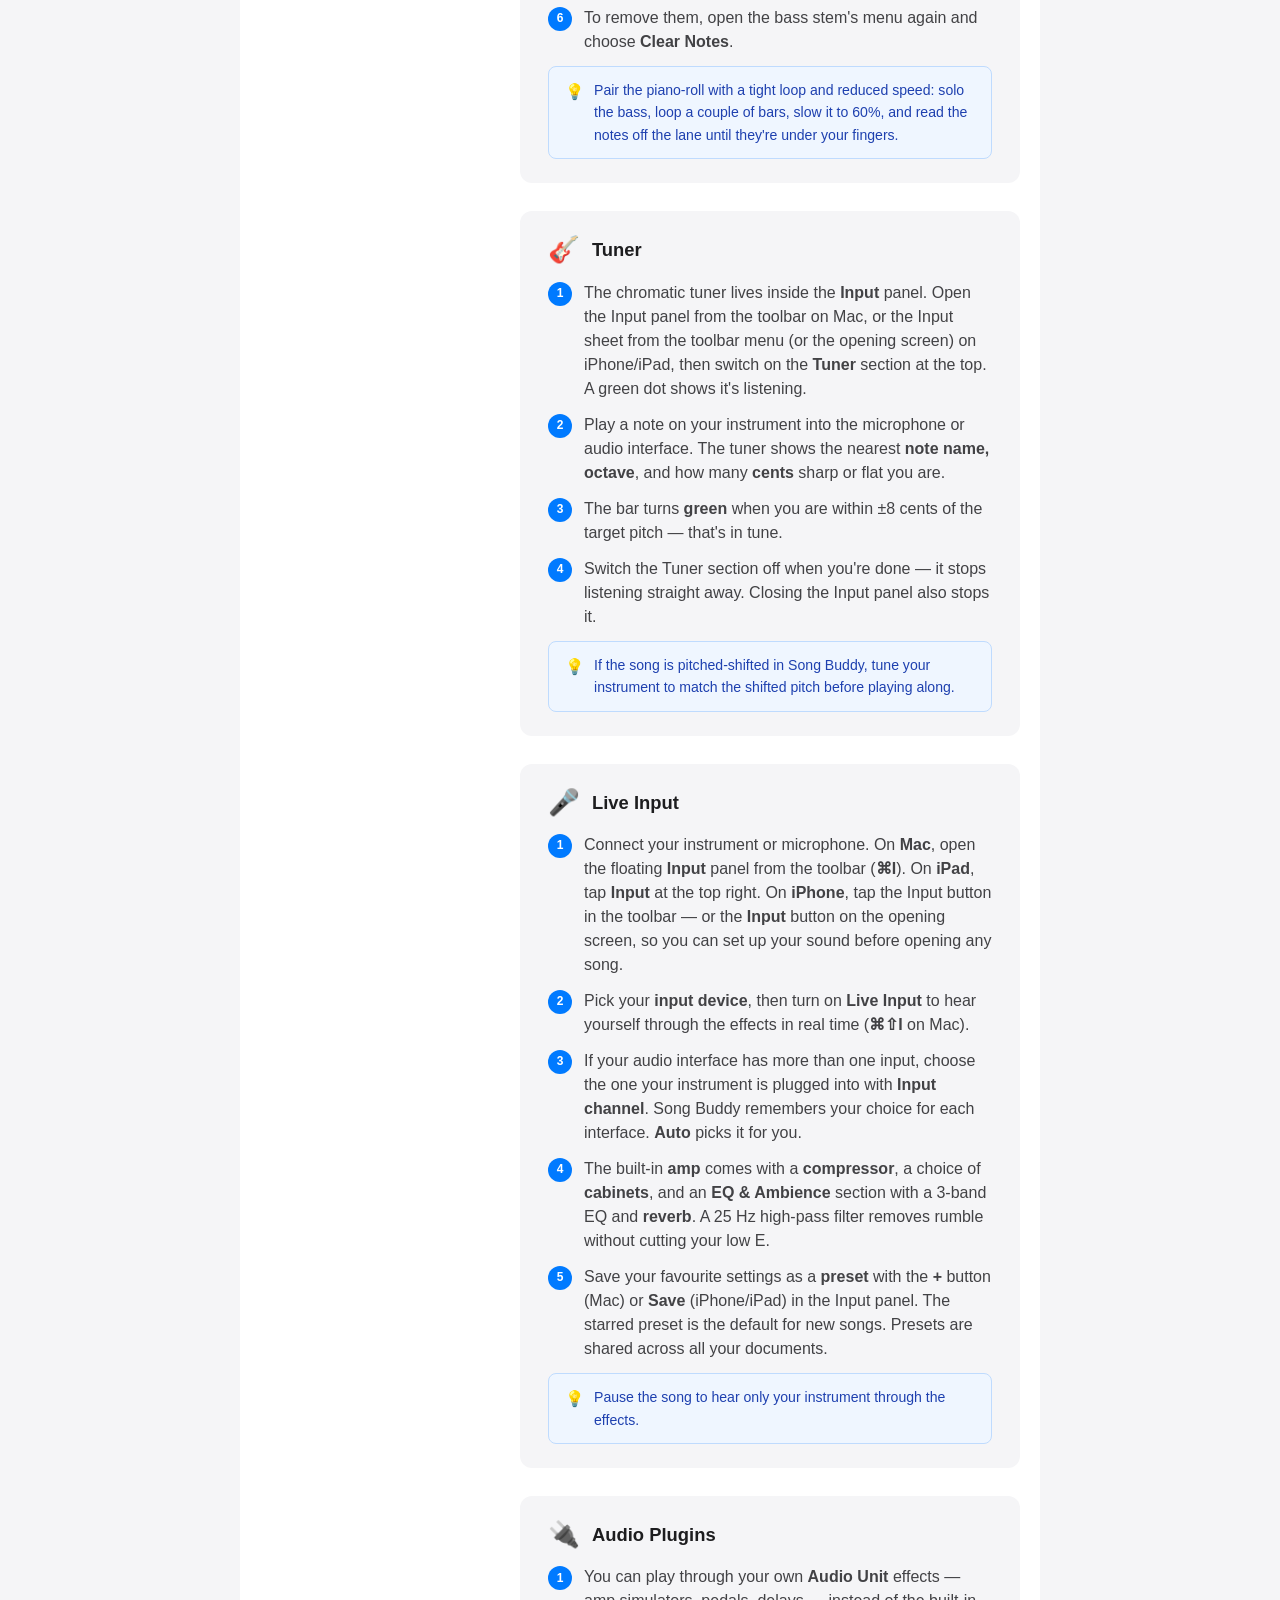
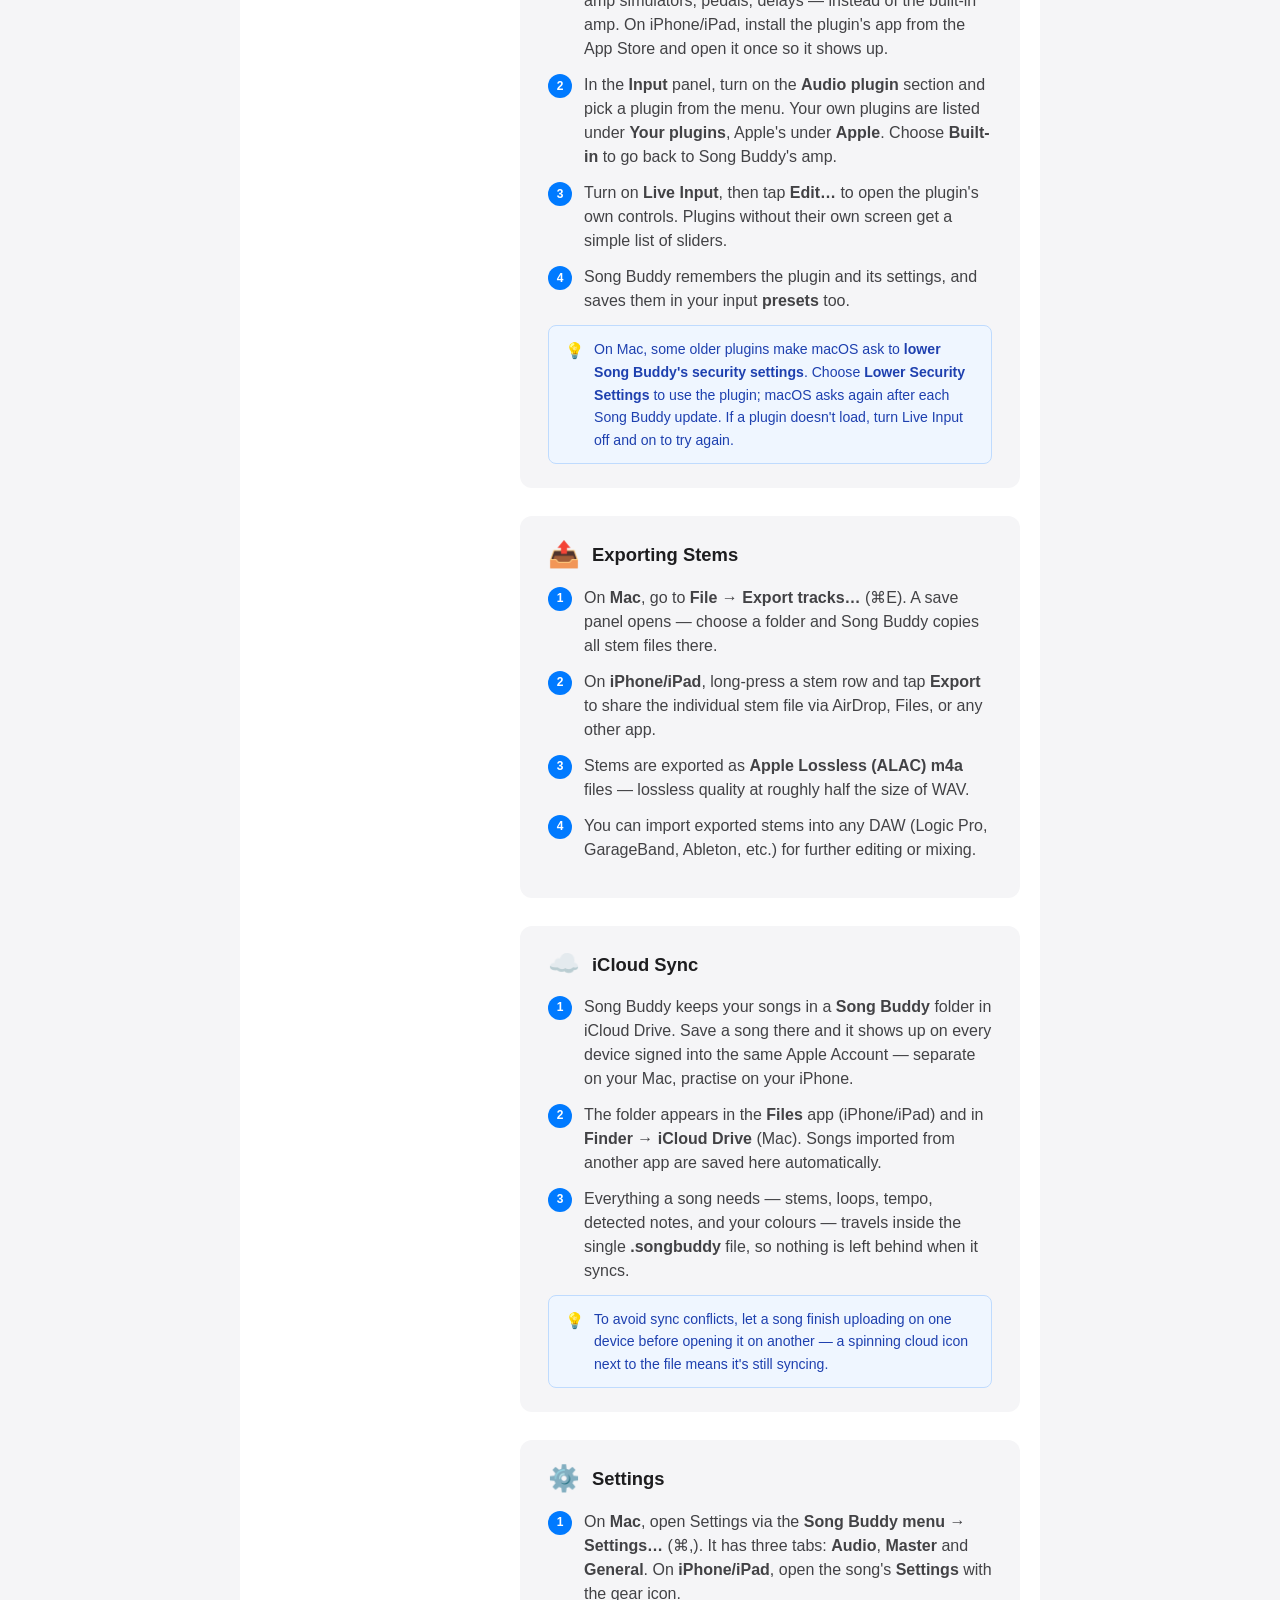
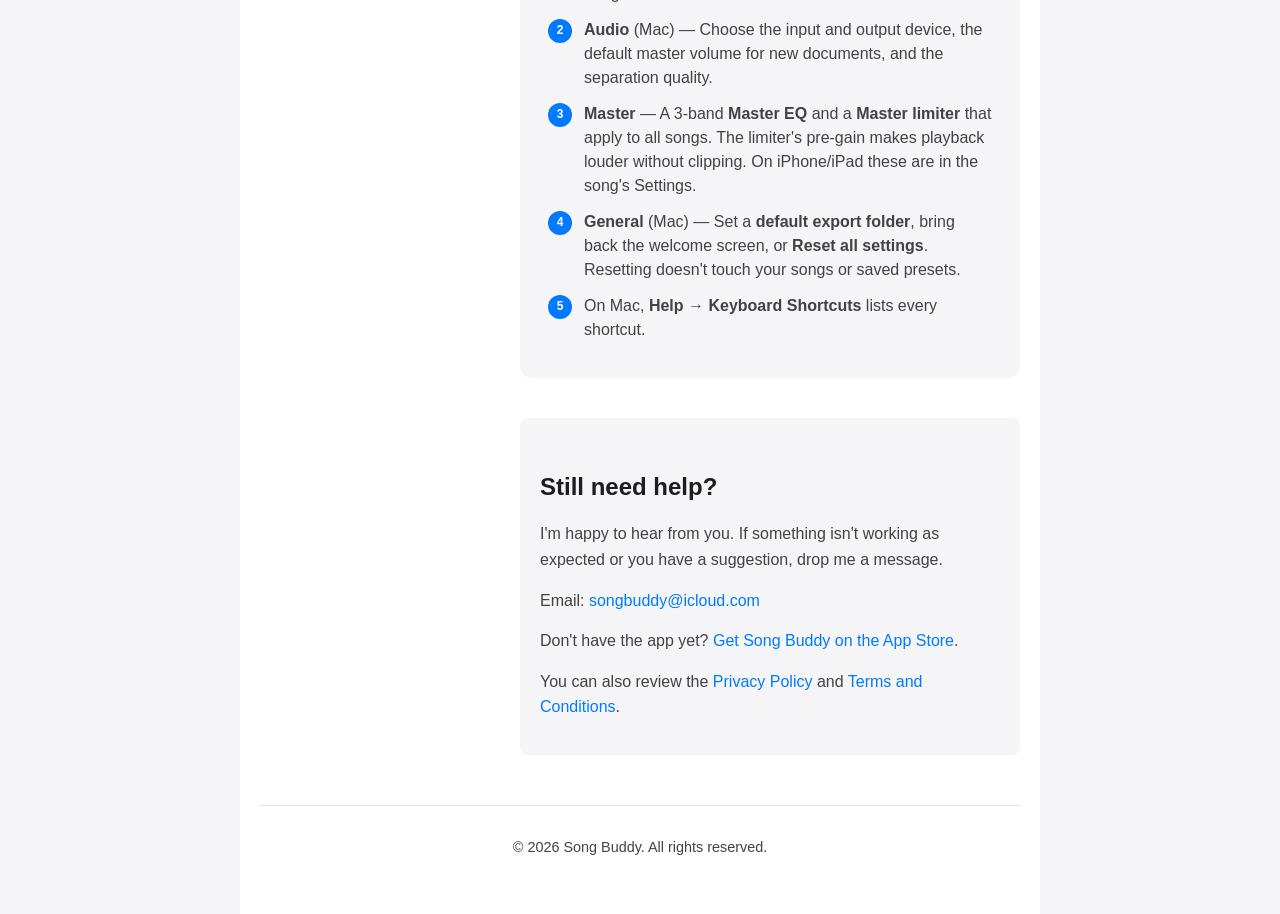
==== commit 06672f76: "Update help site for 1.14.0 Start from a song and split into stems later, split progress, the A14/M1" ====
--- a/index.html
+++ b/index.html
@@ -31,7 +31,7 @@
                 <p class="sidebar-title">Jump to</p>
                 <nav id="sidebar-nav">
                     <a href="#getting-started"><span class="nav-icon">🎵</span>Getting Started</a>
-                    <a href="#separating"><span class="nav-icon">✂️</span>Separating a Song</a>
+                    <a href="#separating"><span class="nav-icon">✂️</span>Splitting a Song</a>
                     <a href="#opening"><span class="nav-icon">📥</span>Opening &amp; Importing</a>
                     <a href="#playback"><span class="nav-icon">🎚️</span>Playback Controls</a>
                     <a href="#loops"><span class="nav-icon">🔁</span>Loop Regions</a>
@@ -59,19 +59,19 @@
                     <ol class="steps">
                         <li>
                             <span class="step-num">1</span>
-                            <span class="step-text">Open Song Buddy. Each song you work on lives in its own <strong>.songbuddy</strong> file — tap <strong>New Document</strong> to create one, or open an existing one from Files.</span>
-                        </li>
-                        <li>
-                            <span class="step-num">2</span>
-                            <span class="step-text">You'll see two options: <strong>Separate Audio…</strong> to split a song into its individual parts (stems), or <strong>Add Track…</strong> to bring in an audio file as-is. Both accept <strong>audio or video</strong> files — for a video, Song Buddy pulls out the soundtrack automatically.</span>
-                        </li>
-                        <li>
-                            <span class="step-num">3</span>
-                            <span class="step-text">On <strong>Mac</strong>, you can also drag and drop an audio file directly onto the window.</span>
-                        </li>
-                        <li>
-                            <span class="step-num">4</span>
-                            <span class="step-text">Once your stems are ready, the waveforms for each part appear as coloured rows. Tap or click anywhere on a waveform to jump to that point in the song.</span>
+                            <span class="step-text">Open Song Buddy and choose <strong>New from Song…</strong>, then pick an audio <em>or video</em> file. For a video, Song Buddy pulls out the soundtrack automatically. Each song you work on lives in its own <strong>.songbuddy</strong> file; open an existing one from Files (iPhone/iPad) or the launcher window (Mac).</span>
+                        </li>
+                        <li>
+                            <span class="step-num">2</span>
+                            <span class="step-text">The song appears as a single waveform row, ready to play. Speed, pitch, loops and the metronome work straight away — no need to split it first.</span>
+                        </li>
+                        <li>
+                            <span class="step-num">3</span>
+                            <span class="step-text">When you want the separate parts, tap <strong>Split into Stems</strong> (see <a href="#separating">Splitting a Song into Stems</a>). Use <strong>Add Track…</strong> to bring in more audio files as extra rows.</span>
+                        </li>
+                        <li>
+                            <span class="step-num">4</span>
+                            <span class="step-text">On <strong>Mac</strong>, you can also drag and drop an audio file onto the window. Tap or click anywhere on a waveform to jump to that point in the song.</span>
                         </li>
                     </ol>
                     <div class="tip-callout">
@@ -84,24 +84,24 @@
                 <section id="separating" class="topic-card">
                     <div class="topic-header">
                         <span class="topic-icon">✂️</span>
-                        <h2 class="topic-title">Separating a Song into Stems</h2>
-                    </div>
-                    <ol class="steps">
-                        <li>
-                            <span class="step-num">1</span>
-                            <span class="step-text">Tap <strong>Separate Audio…</strong> and pick an audio <em>or video</em> file from your device. If you choose a video, Song Buddy extracts its soundtrack first.</span>
-                        </li>
-                        <li>
-                            <span class="step-num">2</span>
-                            <span class="step-text">Song Buddy will separate the song into up to <strong>6 stems</strong>: vocals, drums, bass, guitar, piano, and other. The whole process runs <strong>on your device</strong> — no internet required.</span>
-                        </li>
-                        <li>
-                            <span class="step-num">3</span>
-                            <span class="step-text">A progress bar shows how far along the separation is. Most songs take a few minutes. You can cancel at any time.</span>
-                        </li>
-                        <li>
-                            <span class="step-num">4</span>
-                            <span class="step-text">When separation is complete, all stems appear as coloured waveform rows ready to play.</span>
+                        <h2 class="topic-title">Splitting a Song into Stems</h2>
+                    </div>
+                    <ol class="steps">
+                        <li>
+                            <span class="step-num">1</span>
+                            <span class="step-text">Open a song and choose <strong>Split into Stems</strong>. On <strong>iPhone/iPad</strong> it's in the banner under the song, in the track's menu, and in the song's <strong>Settings</strong>. On <strong>Mac</strong> it's in the toolbar, or right-click the track.</span>
+                        </li>
+                        <li>
+                            <span class="step-num">2</span>
+                            <span class="step-text">Song Buddy splits the song into up to <strong>6 stems</strong>: vocals, drums, bass, guitar, piano, and other. The whole process runs <strong>on your device</strong> — no internet required.</span>
+                        </li>
+                        <li>
+                            <span class="step-num">3</span>
+                            <span class="step-text">While it works, Song Buddy shows which part of the song it's on, how long it has been running, and roughly how long is left. Most songs take a few minutes. On iPhone and iPad the screen stays on until it's done. You can cancel at any time, and the song is left as it was.</span>
+                        </li>
+                        <li>
+                            <span class="step-num">4</span>
+                            <span class="step-text">When it's done, the stems appear as coloured rows under the original song. The original is muted and kept as the full mix, so you can switch back to it at any time. <strong>Undo</strong> removes the stems again.</span>
                         </li>
                         <li>
                             <span class="step-num">5</span>
@@ -114,7 +114,7 @@
                     </div>
                     <div class="tip-callout">
                         <span class="tip-callout-icon">📱</span>
-                        <span>On iPhone and iPad, separating needs an <strong>A14 chip or newer</strong> (iPhone 12 and later). On older devices the Separate button is turned off, but you can still open and practise with songs separated by Song Buddy on your Mac.</span>
+                        <span>On iPhone and iPad, splitting needs an <strong>A14 or M1 chip or newer</strong> (iPhone 12 and later). On older devices <strong>Split into Stems</strong> is turned off, but everything else works: speed, pitch, loops and the tuner. You can also open songs split on your Mac or a newer device.</span>
                     </div>
                 </section>
 
@@ -122,29 +122,21 @@
                 <section id="opening" class="topic-card">
                     <div class="topic-header">
                         <span class="topic-icon">📥</span>
-                        <h2 class="topic-title">Opening &amp; Importing from Other Apps</h2>
-                    </div>
-                    <ol class="steps">
-                        <li>
-                            <span class="step-num">1</span>
-                            <span class="step-text">You don't have to start inside Song Buddy. On <strong>iPhone/iPad</strong>, find an audio or video file in the <strong>Files</strong> app, tap <strong>Share → Song Buddy</strong> (or use "Open in"), and it hands the file straight over.</span>
-                        </li>
-                        <li>
-                            <span class="step-num">2</span>
-                            <span class="step-text">You can also share a video straight from the <strong>Photos</strong> app, or from any app with a share sheet — pick <strong>Song Buddy</strong> from the row of apps.</span>
-                        </li>
-                        <li>
-                            <span class="step-num">3</span>
-                            <span class="step-text">Song Buddy asks to confirm, then separates the file into stems and saves it as a new <strong>.songbuddy</strong> song in your <strong>Song Buddy</strong> folder, ready to open and play.</span>
-                        </li>
-                        <li>
-                            <span class="step-num">4</span>
-                            <span class="step-text">On <strong>Mac</strong>, right-click an audio or video file in Finder and choose <strong>Open With → Song Buddy</strong>, or drop it onto the Song Buddy Dock icon. A fresh window opens and separation starts right away — your other open songs are never touched.</span>
-                        </li>
-                    </ol>
-                    <div class="tip-callout">
-                        <span class="tip-callout-icon">💡</span>
-                        <span>Importing from another app always creates a brand-new song, so it will never overwrite the project you already have open.</span>
+                        <h2 class="topic-title">Opening &amp; Importing</h2>
+                    </div>
+                    <ol class="steps">
+                        <li>
+                            <span class="step-num">1</span>
+                            <span class="step-text">On <strong>Mac</strong>, right-click an audio or video file in Finder and choose <strong>Open With → Song Buddy</strong>, or drop it onto the Song Buddy Dock icon. A new window opens with the song ready to play, and you can split it into stems when you want.</span>
+                        </li>
+                        <li>
+                            <span class="step-num">2</span>
+                            <span class="step-text">On <strong>iPhone/iPad</strong>, bring songs in from inside Song Buddy: choose <strong>New from Song…</strong> or <strong>Add Track…</strong> and pick the file from Files, iCloud Drive or any other location the Files picker shows.</span>
+                        </li>
+                    </ol>
+                    <div class="tip-callout">
+                        <span class="tip-callout-icon">💡</span>
+                        <span>Opening a file from Finder always creates a brand-new song, so it will never overwrite the project you already have open.</span>
                     </div>
                 </section>
 
@@ -211,18 +203,26 @@
                         </li>
                         <li>
                             <span class="step-num">4</span>
+                            <span class="step-text">Let Song Buddy mark them for you: open <strong>Regions</strong> and choose <strong>Find Sections</strong>. It adds a region for each part of the song it detects, named Section 1, Section 2 and so on, without touching the regions you already have. You can close the panel while it works. Needs iOS/iPadOS 27 or macOS 27.</span>
+                        </li>
+                        <li>
+                            <span class="step-num">5</span>
                             <span class="step-text">Tap a loop in the Regions list to <strong>activate</strong> it. The loop toggle in the transport controls must be enabled for the region to repeat. The active loop's name shows on the bar above the waveforms. On Mac, press <strong>← / →</strong> to move to the previous or next loop, or <strong>⌘1–9</strong> to jump straight to one.</span>
                         </li>
                         <li>
-                            <span class="step-num">5</span>
+                            <span class="step-num">6</span>
+                            <span class="step-text"><strong>Zoom to Region</strong> zooms in so the active loop fills the screen. On Mac, choose <strong>View → Zoom to Region</strong> (<strong>⌥⌘F</strong>). On iPhone/iPad, touch and hold the loop button.</span>
+                        </li>
+                        <li>
+                            <span class="step-num">7</span>
                             <span class="step-text">Drag a loop's edges to resize it — playback carries on without a gap. On iPhone/iPad, turn on <strong>Snap region selection to beat</strong> in the song's Settings to make the edges land on the beat.</span>
                         </li>
                         <li>
-                            <span class="step-num">6</span>
+                            <span class="step-num">8</span>
                             <span class="step-text"><strong>Rename</strong> a loop by double-clicking its name on Mac, or by tapping and holding the row on iOS.</span>
                         </li>
                         <li>
-                            <span class="step-num">7</span>
+                            <span class="step-num">9</span>
                             <span class="step-text">Delete a loop with the trash icon (Mac) or a swipe-to-delete gesture (iOS).</span>
                         </li>
                     </ol>
@@ -257,10 +257,18 @@
                         </li>
                         <li>
                             <span class="step-num">5</span>
+                            <span class="step-text">For a recording that's slightly off concert pitch, use <strong>Fine</strong> under Pitch to shift it in cents (±50 ¢). Song Buddy shows where concert A lands, for example <strong>A = 432.0 Hz</strong>.</span>
+                        </li>
+                        <li>
+                            <span class="step-num">6</span>
+                            <span class="step-text">Song Buddy detects the song's <strong>key</strong> and shows it under Pitch, for example <strong>Key: E♭ minor</strong>. When you transpose, it shows the new key too: <strong>Key: E♭ minor → E minor</strong>. Needs iOS/iPadOS 27 or macOS 27.</span>
+                        </li>
+                        <li>
+                            <span class="step-num">7</span>
                             <span class="step-text"><strong>Zoom</strong> sets how much of the song fits on screen. You can also pinch on the waveforms, or press <strong>⌘+ / ⌘−</strong> on Mac.</span>
                         </li>
                         <li>
-                            <span class="step-num">6</span>
+                            <span class="step-num">8</span>
                             <span class="step-text">Each control has a <strong>Reset</strong> button that takes it back to 100%, 0 st, or the whole song. Speed and pitch are saved with your <strong>.songbuddy</strong> file, so they're restored next time you open it.</span>
                         </li>
                     </ol>
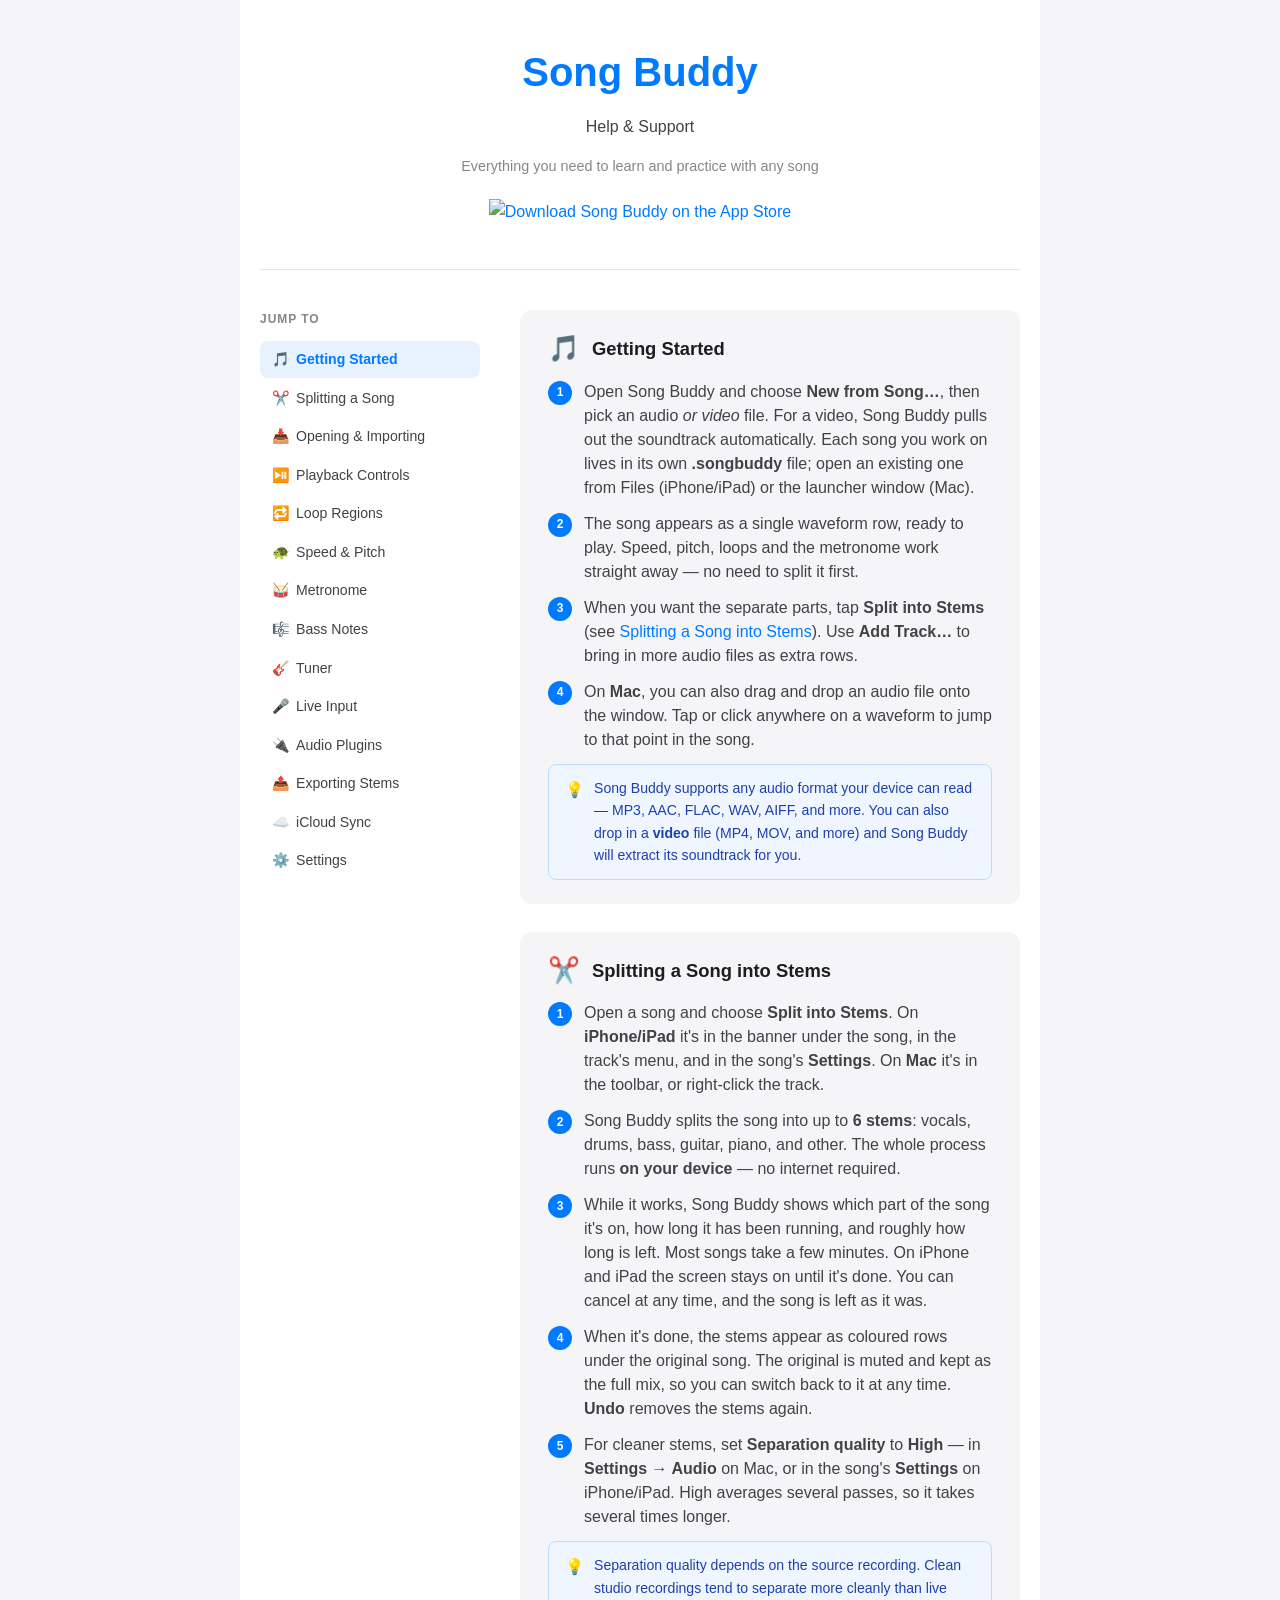
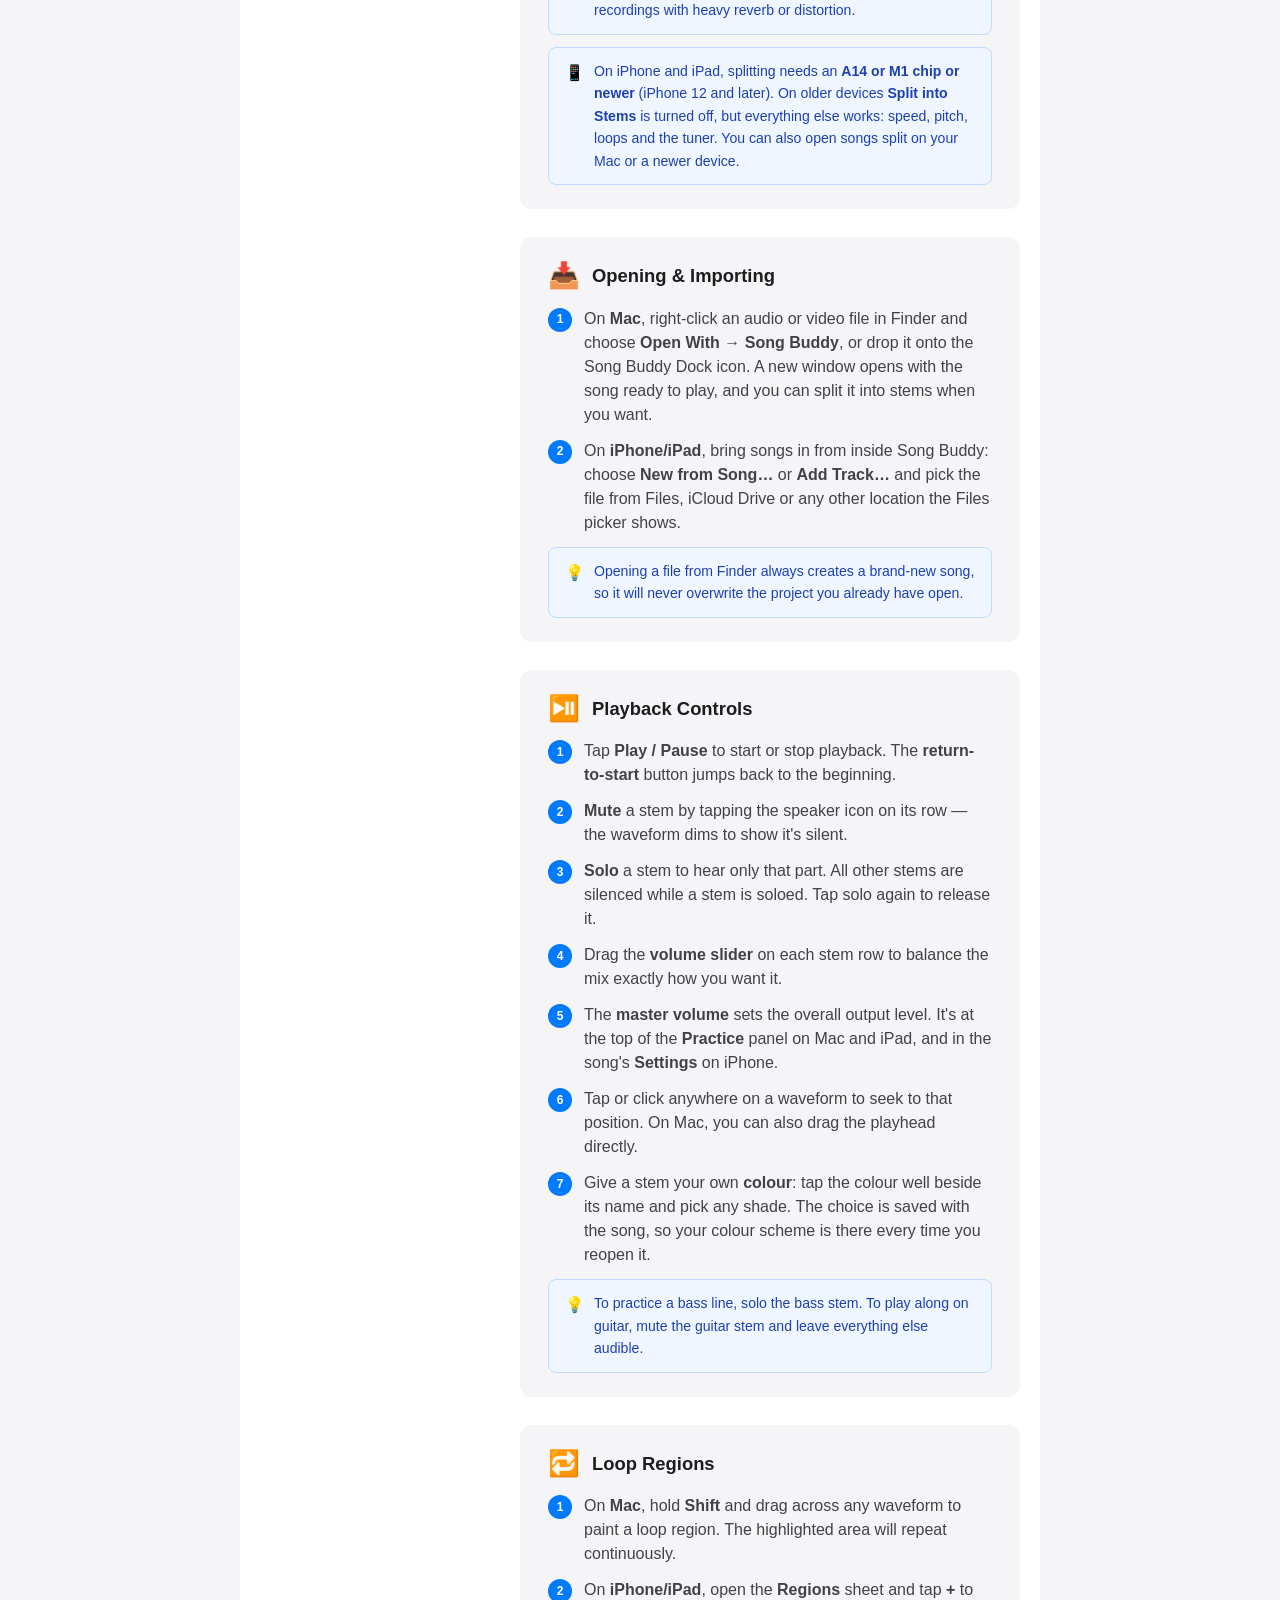
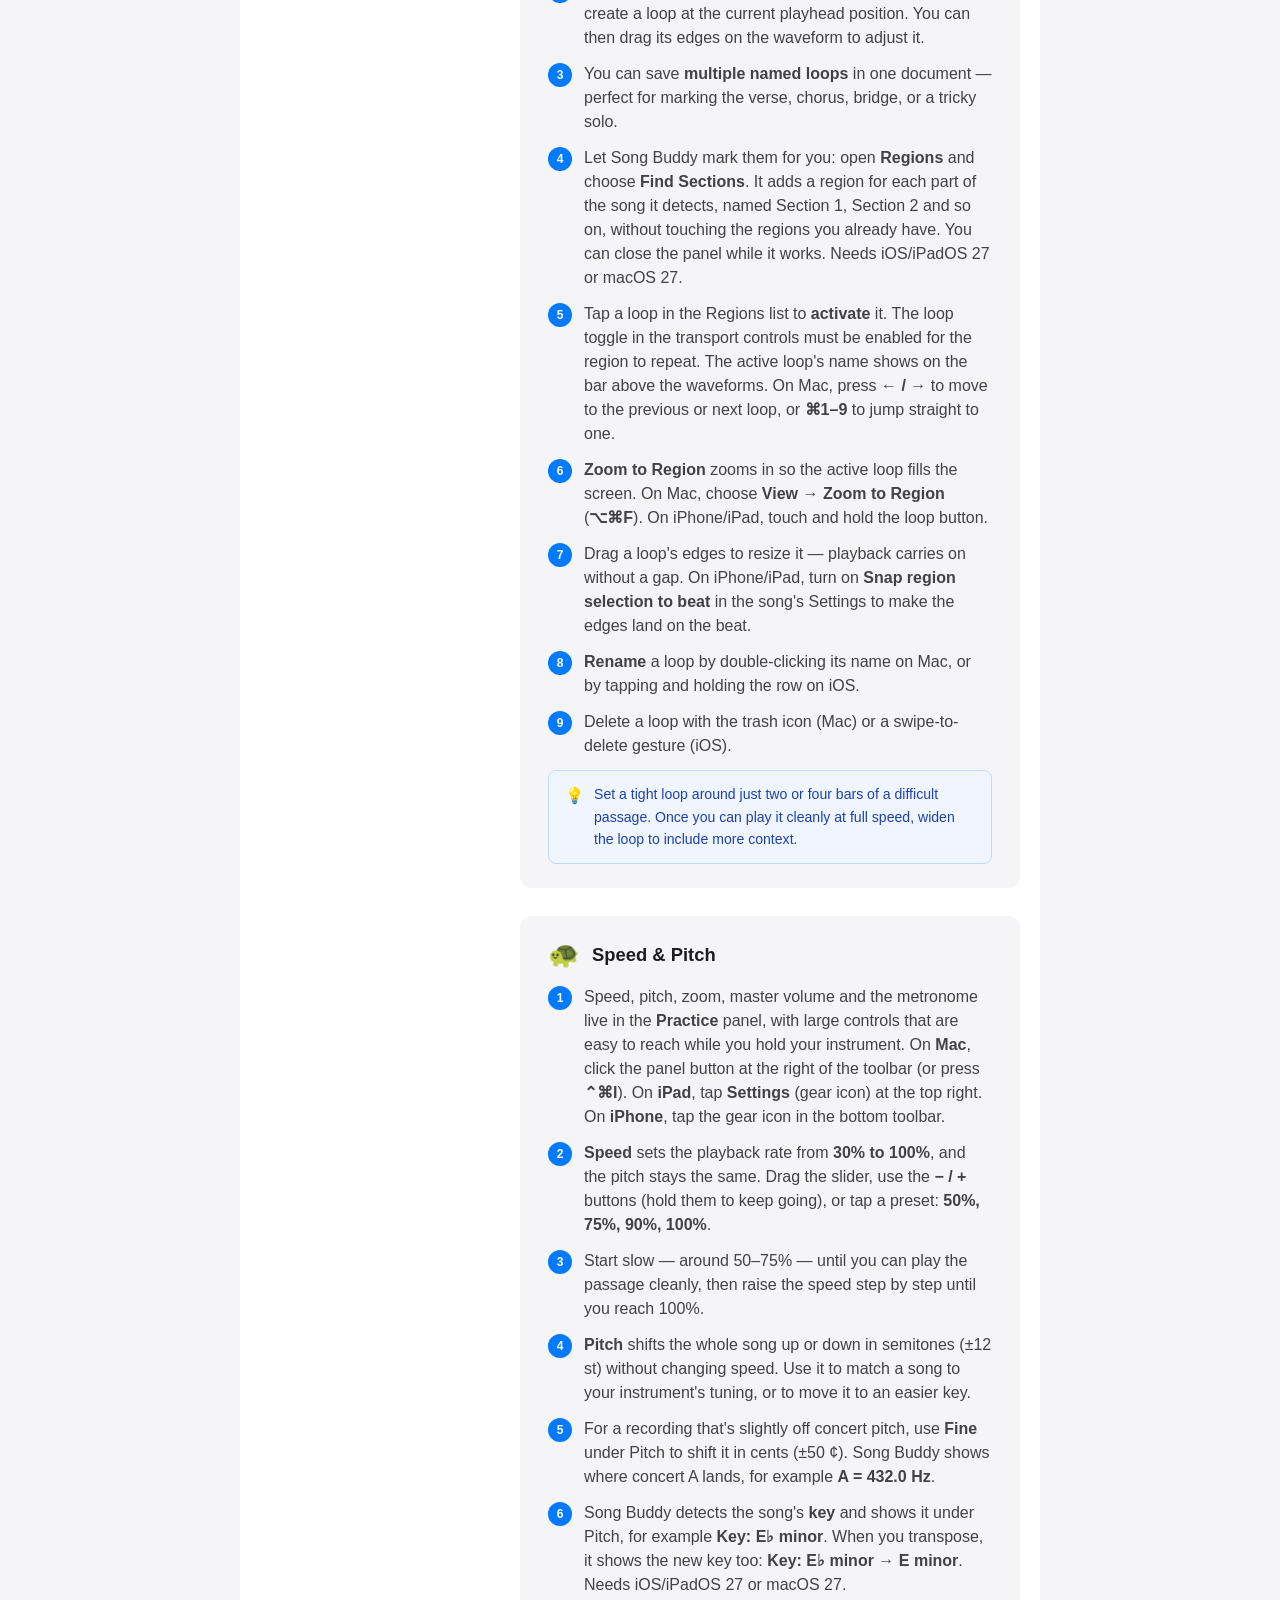
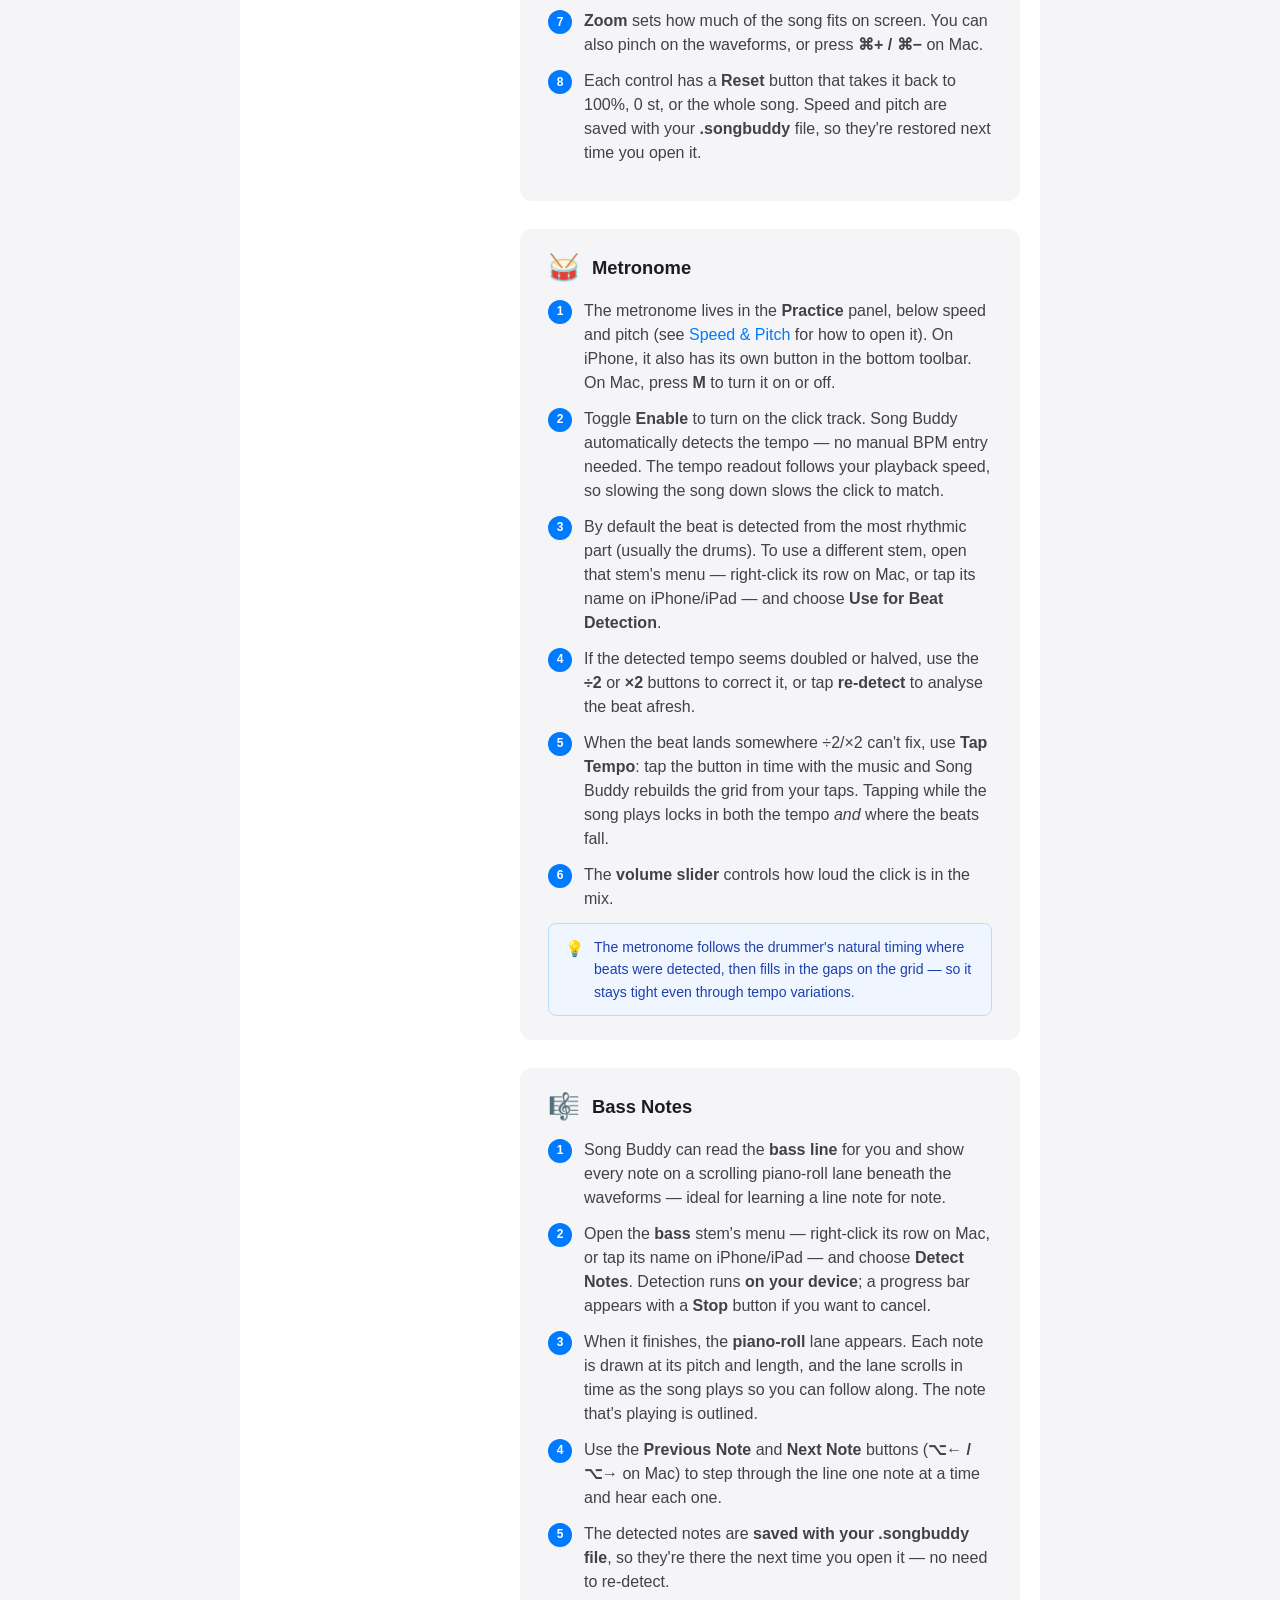
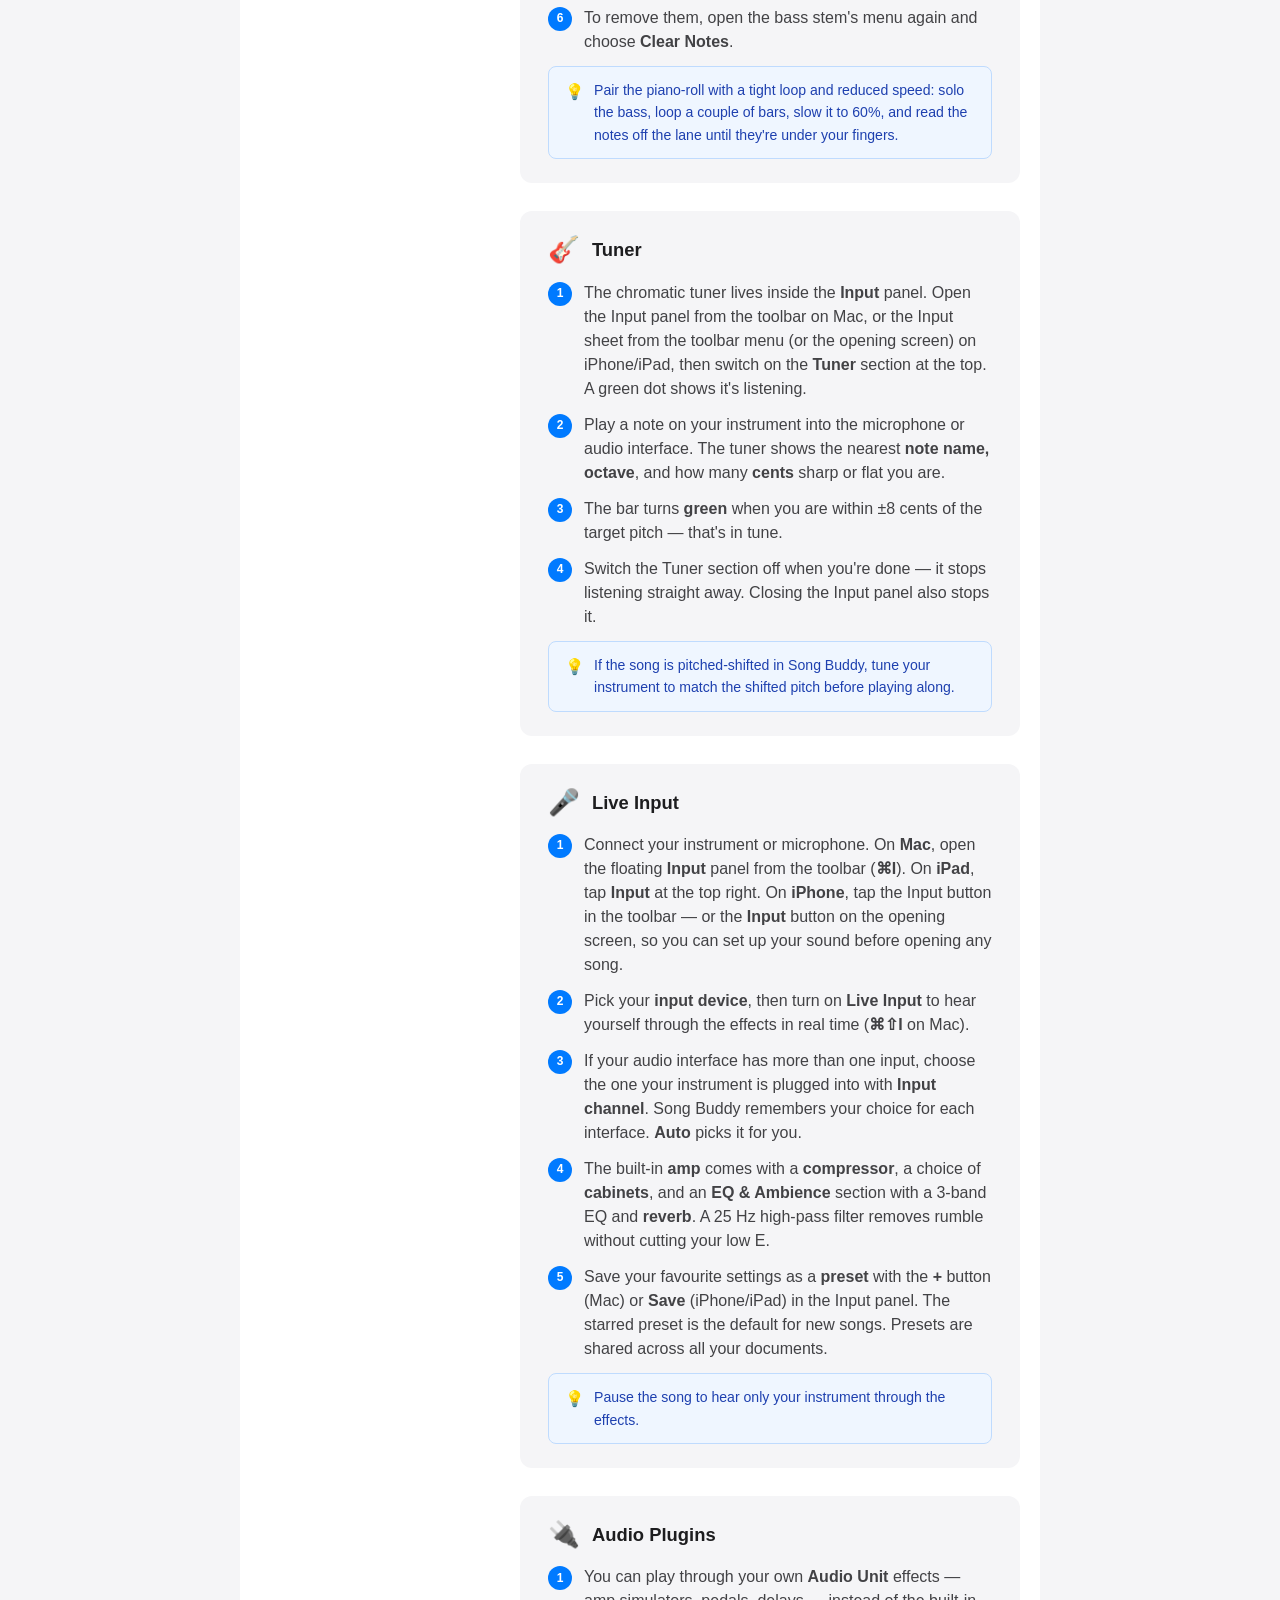
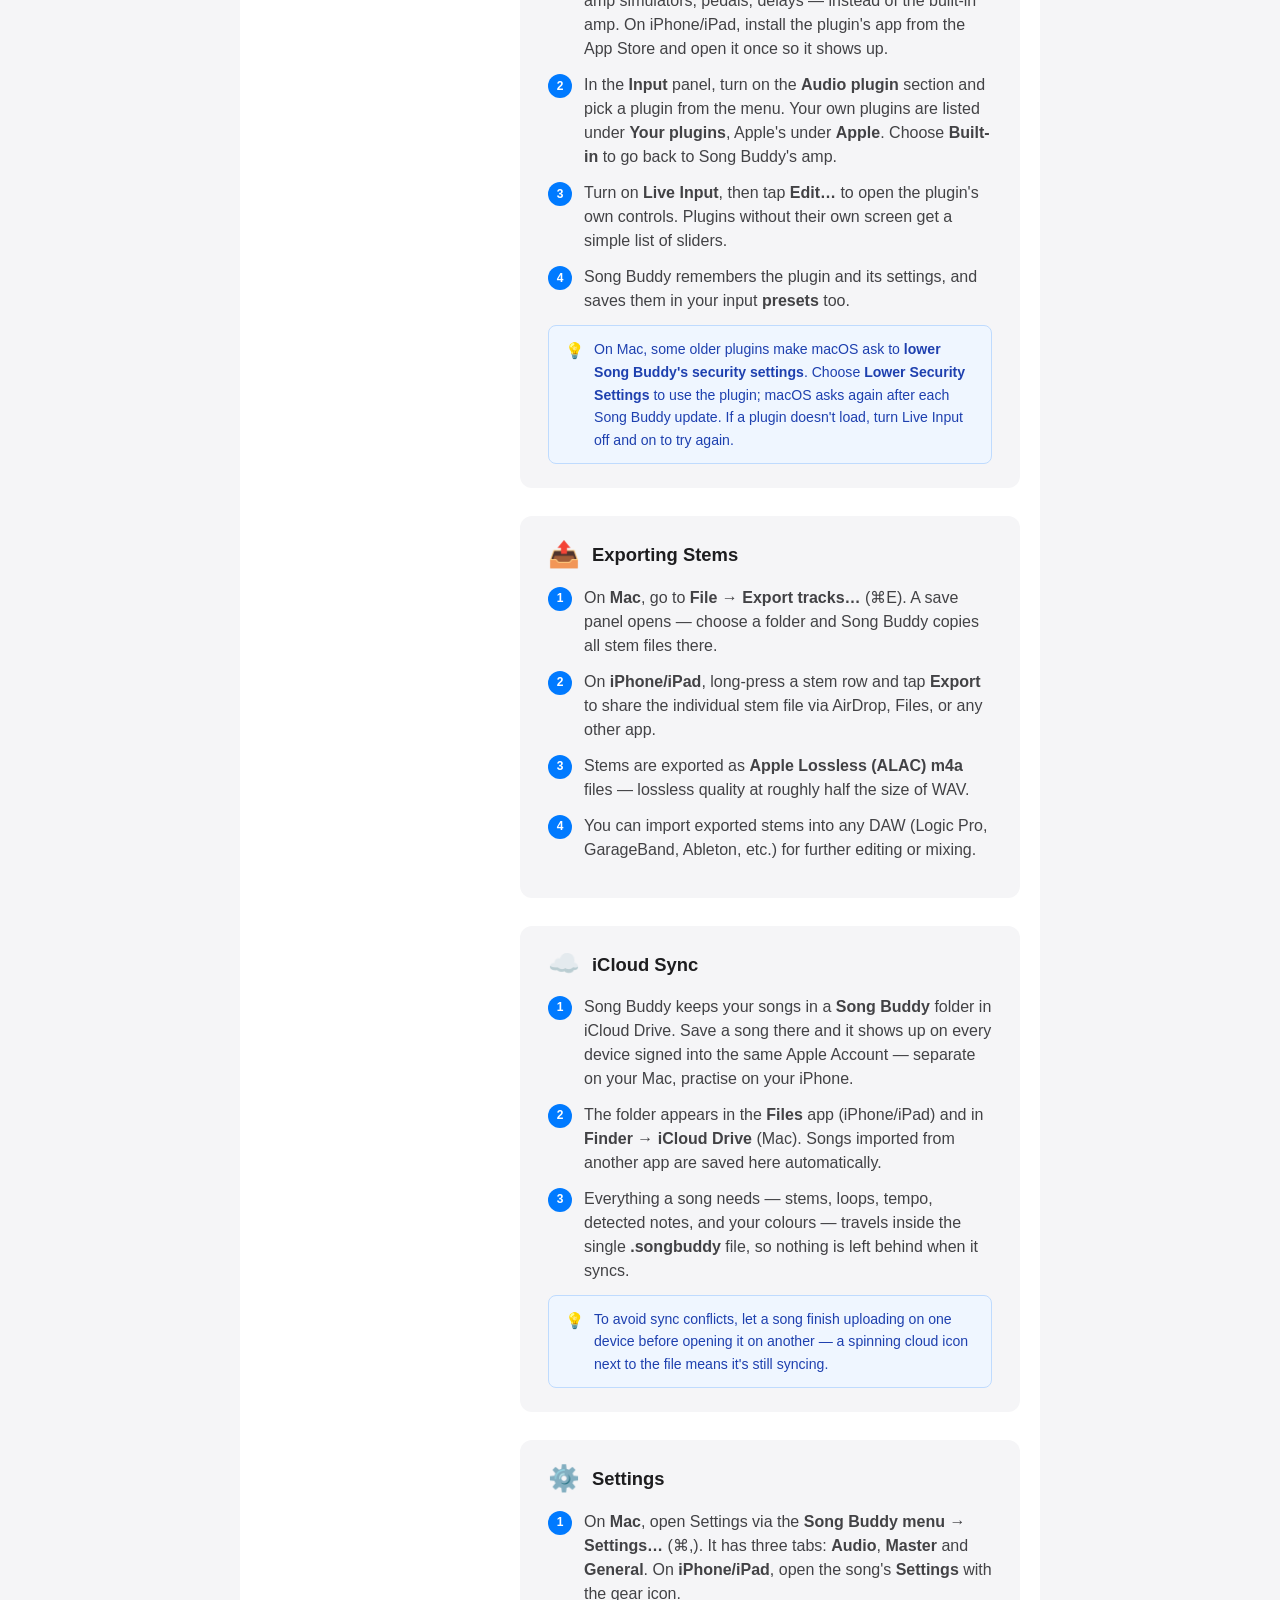
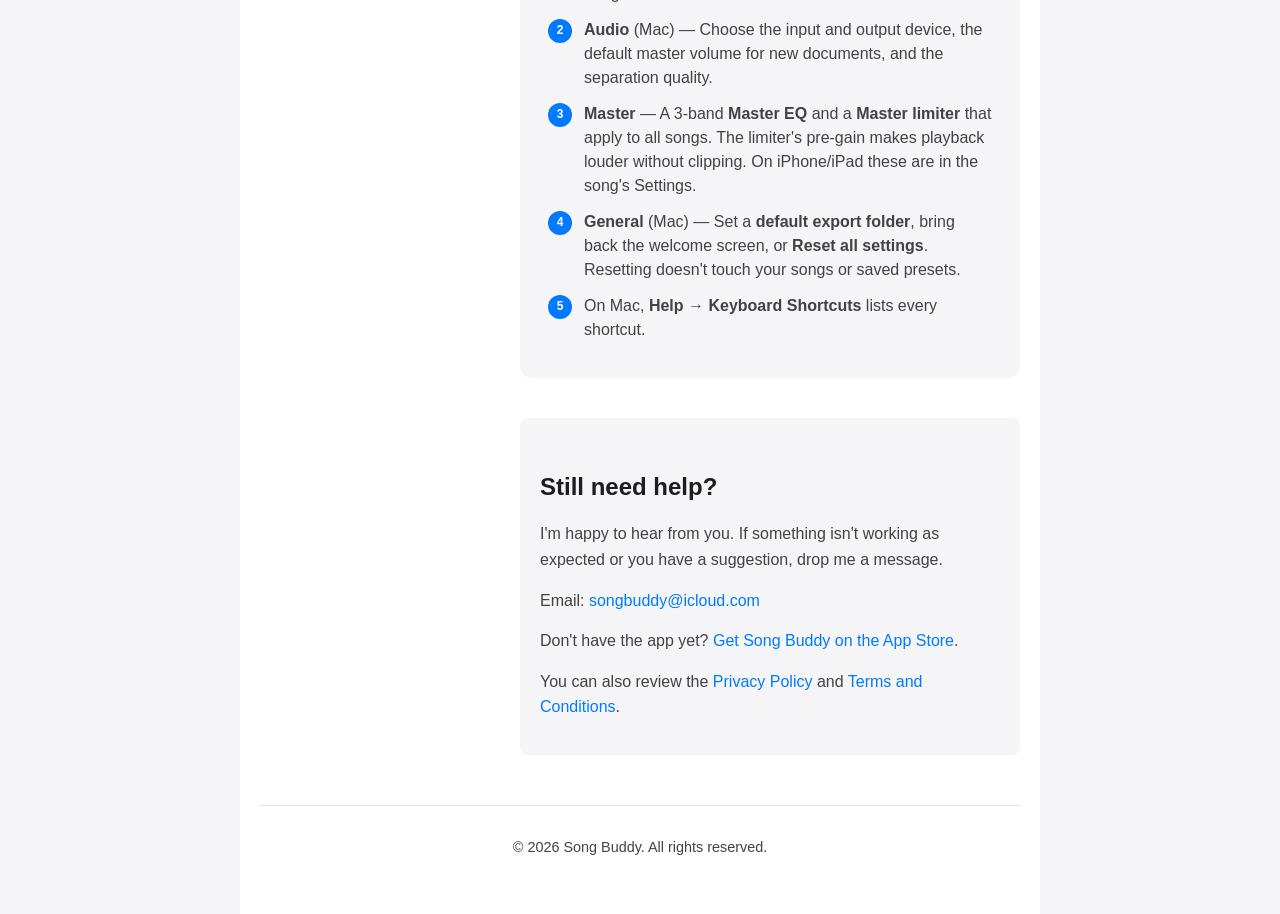
==== commit 1243a80f: "Use the play/pause icon for Playback Controls Co-Authored-By: Claude Opus 5.5 <noreply@anthropic.com" ====
--- a/index.html
+++ b/index.html
@@ -33,7 +33,7 @@
                     <a href="#getting-started"><span class="nav-icon">🎵</span>Getting Started</a>
                     <a href="#separating"><span class="nav-icon">✂️</span>Splitting a Song</a>
                     <a href="#opening"><span class="nav-icon">📥</span>Opening &amp; Importing</a>
-                    <a href="#playback"><span class="nav-icon">🎚️</span>Playback Controls</a>
+                    <a href="#playback"><span class="nav-icon">⏯️</span>Playback Controls</a>
                     <a href="#loops"><span class="nav-icon">🔁</span>Loop Regions</a>
                     <a href="#speed-pitch"><span class="nav-icon">🐢</span>Speed &amp; Pitch</a>
                     <a href="#metronome"><span class="nav-icon">🥁</span>Metronome</a>
@@ -143,7 +143,7 @@
                 <!-- 3. Playback -->
                 <section id="playback" class="topic-card">
                     <div class="topic-header">
-                        <span class="topic-icon">🎚️</span>
+                        <span class="topic-icon">⏯️</span>
                         <h2 class="topic-title">Playback Controls</h2>
                     </div>
                     <ol class="steps">
